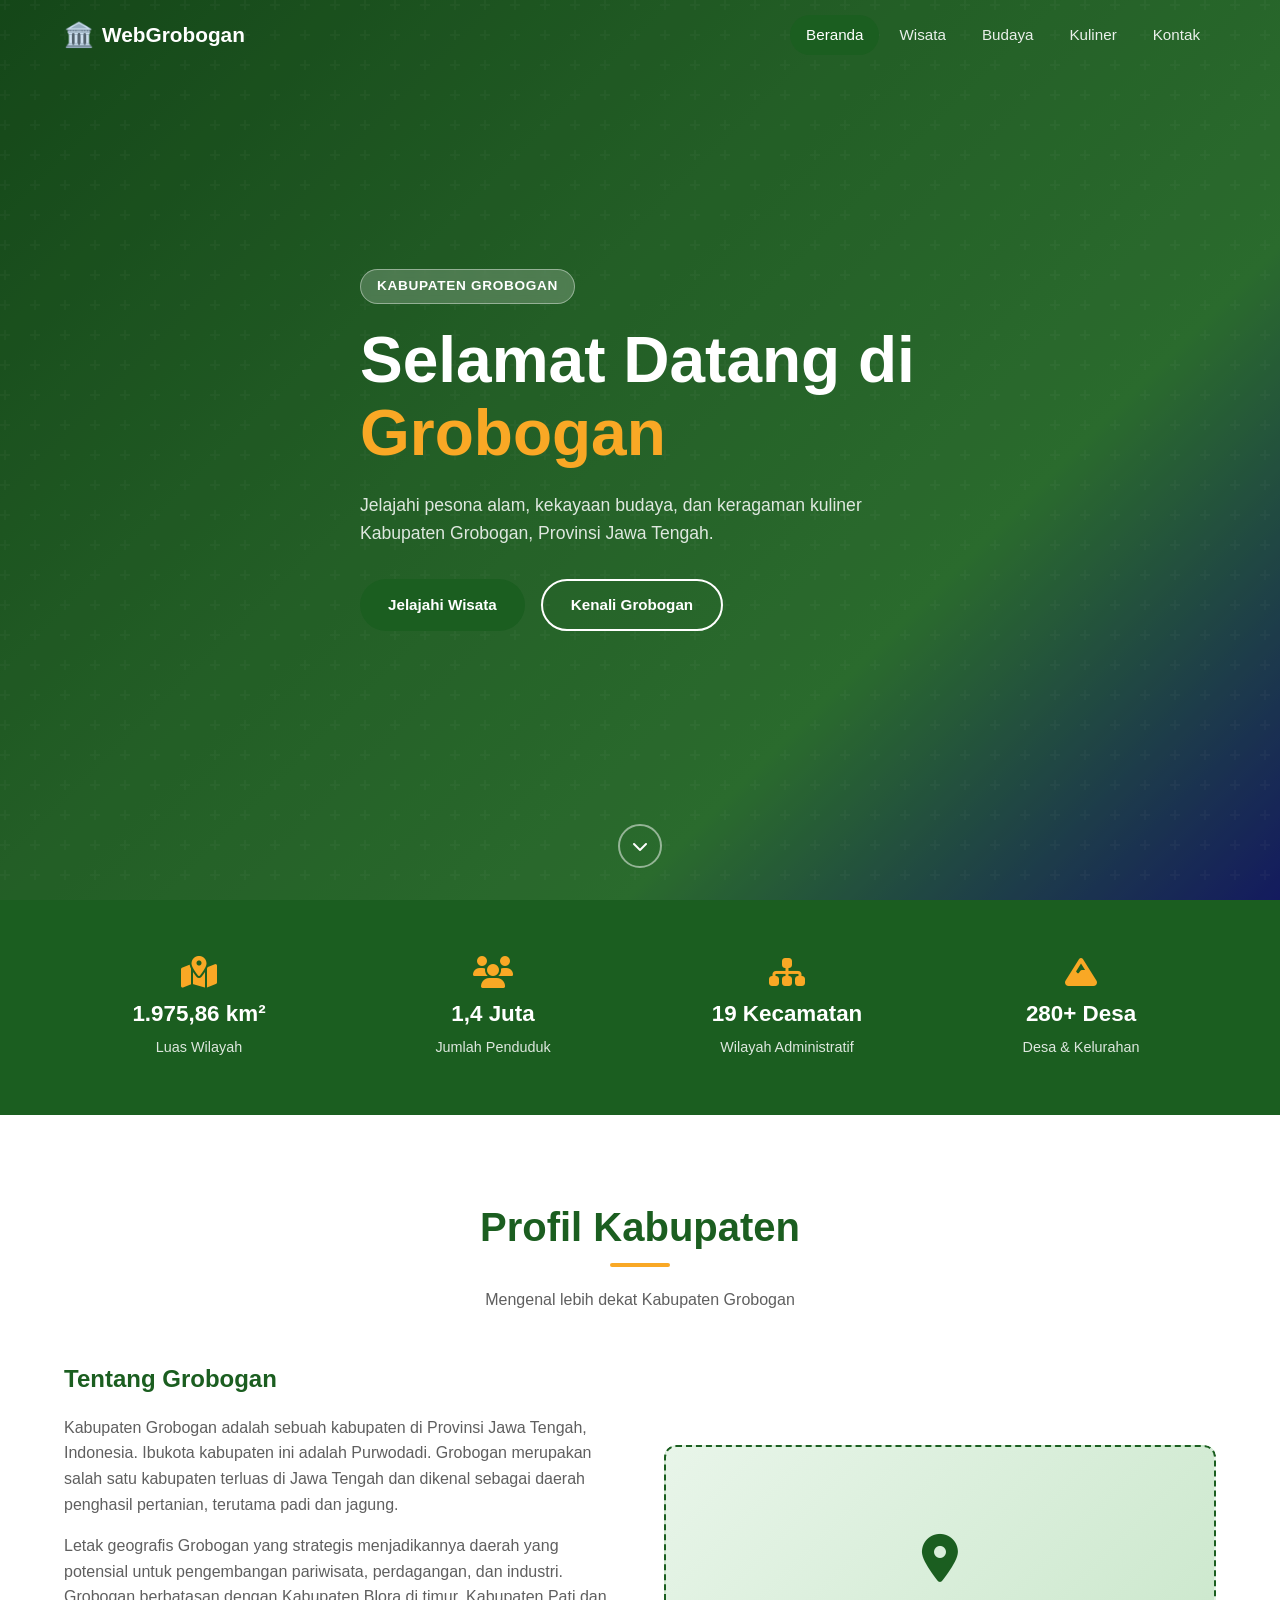
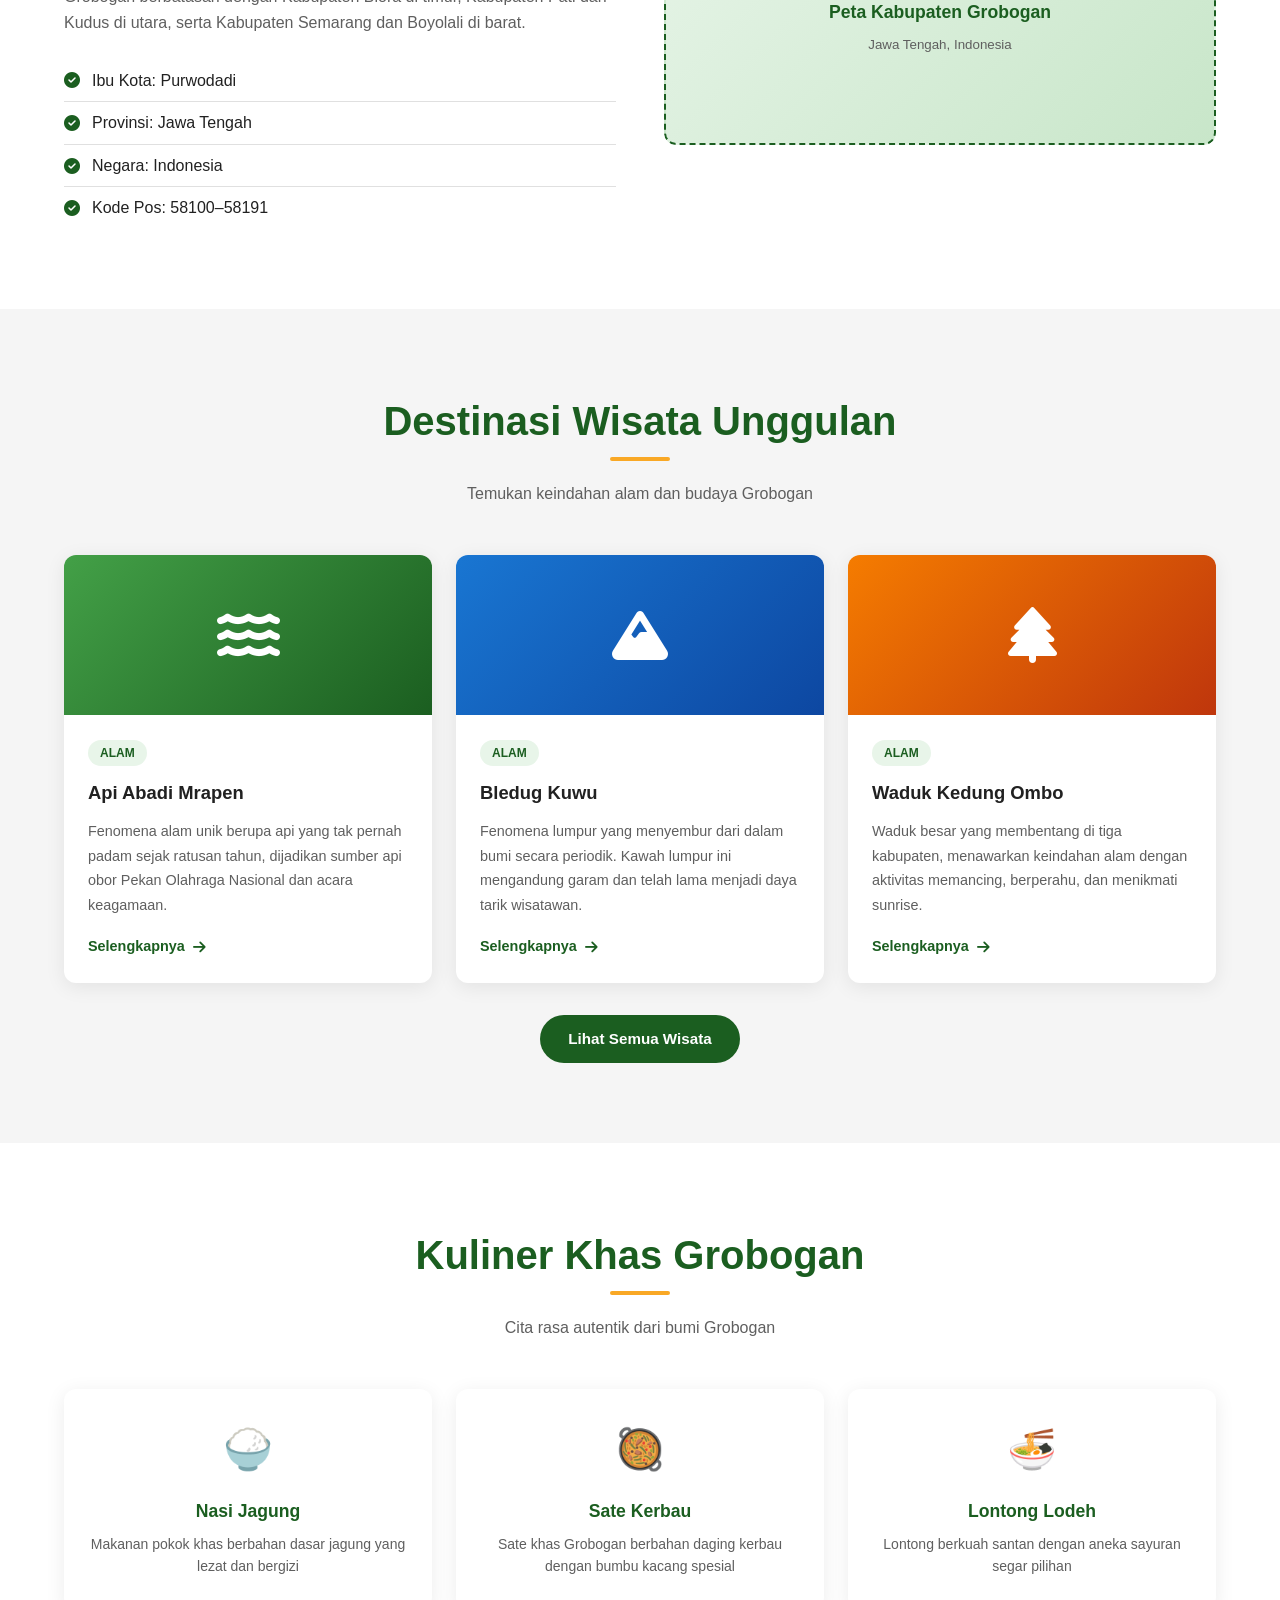
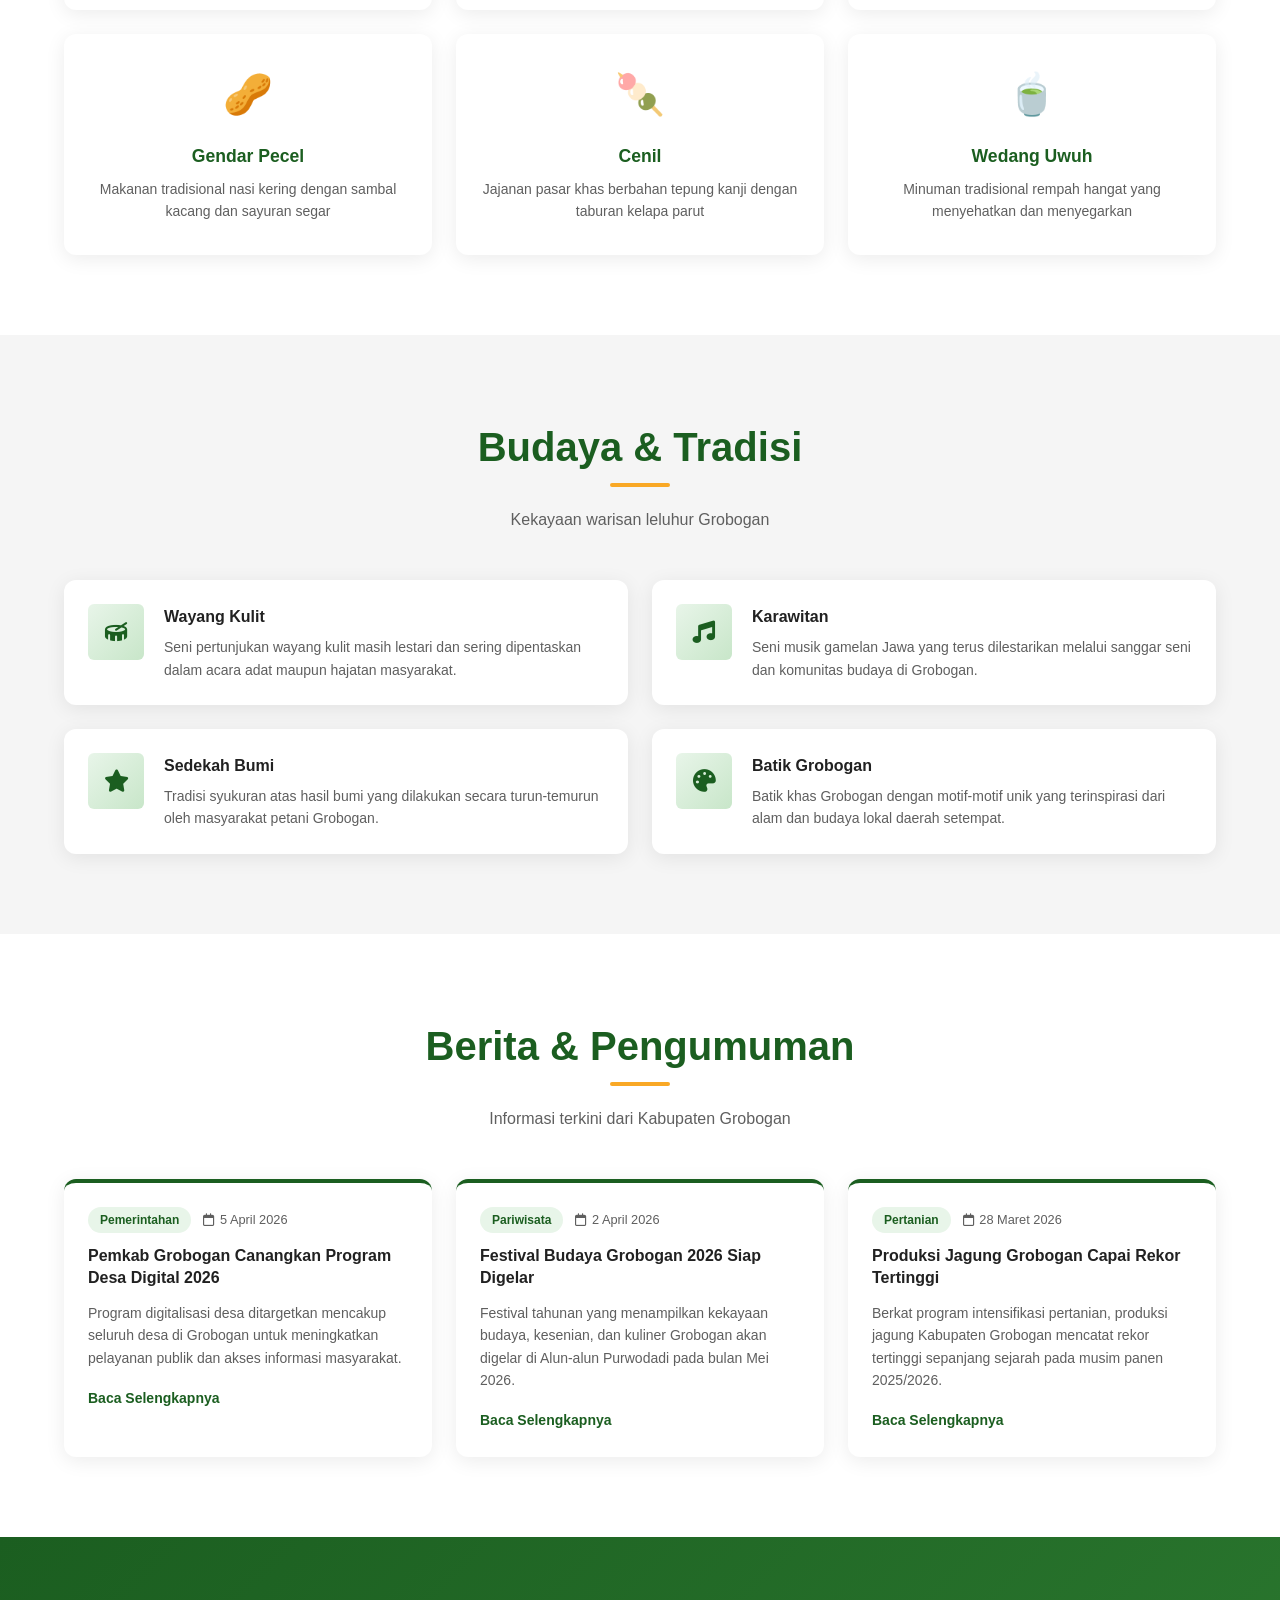
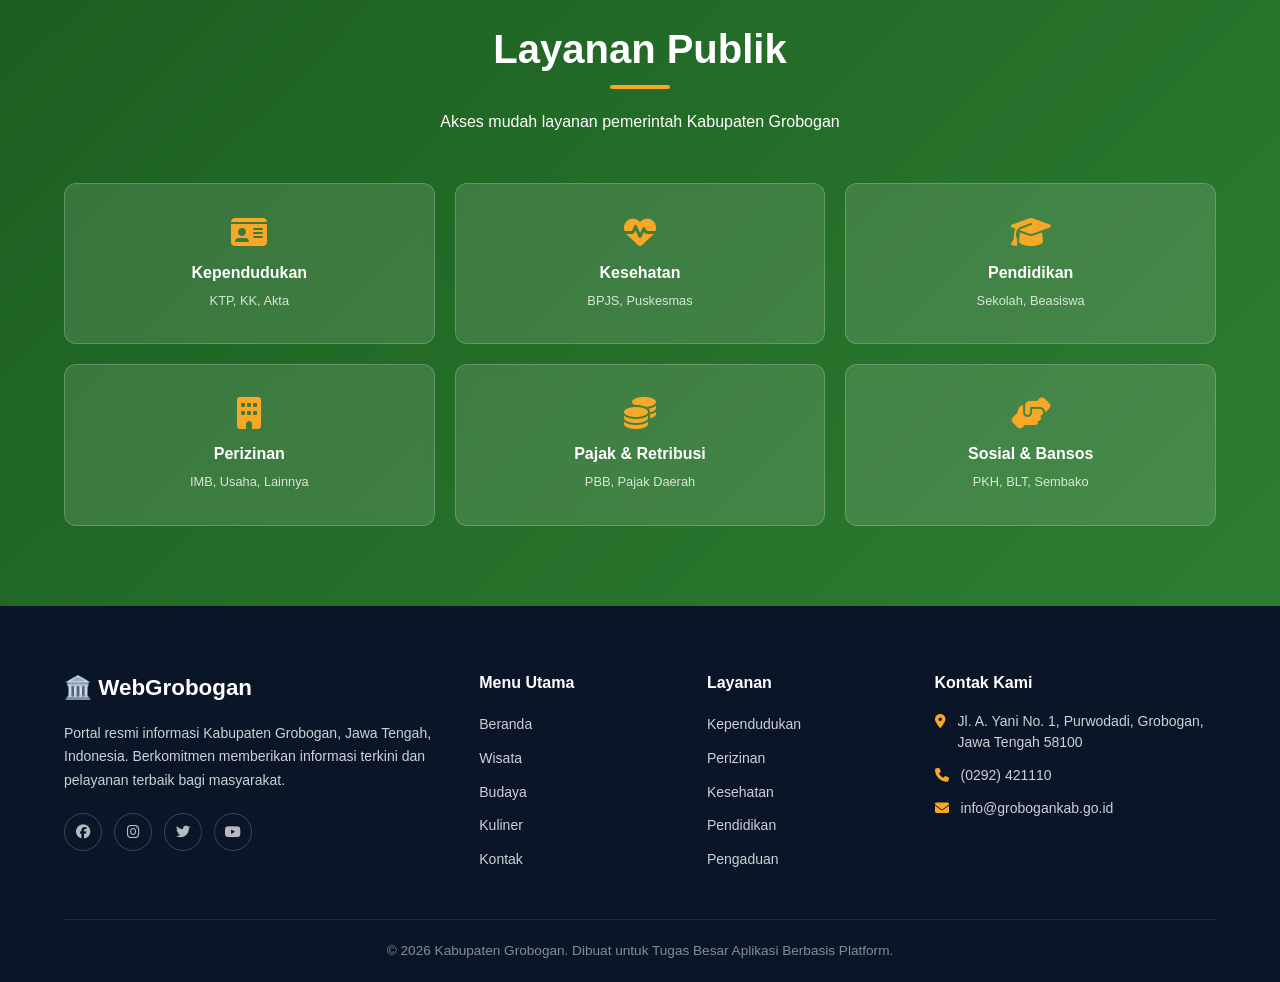
==== index.html @ 5835230c "Add complete webgrobogan website with 5 pages, CSS and JS Agent-Logs-Url: https://github.com/AryoTeg" ====
<!DOCTYPE html>
<html lang="id">
<head>
  <meta charset="UTF-8" />
  <meta name="viewport" content="width=device-width, initial-scale=1.0" />
  <title>Web Grobogan - Portal Resmi Kabupaten Grobogan</title>
  <link rel="stylesheet" href="assets/css/style.css" />
  <link rel="stylesheet" href="https://cdnjs.cloudflare.com/ajax/libs/font-awesome/6.4.0/css/all.min.css" />
</head>
<body>
  <!-- Navbar -->
  <header class="navbar" id="navbar">
    <div class="container navbar__inner">
      <a href="index.html" class="navbar__brand">
        <span class="navbar__brand-icon">🏛️</span>
        <span>Web<strong>Grobogan</strong></span>
      </a>
      <button class="navbar__toggle" id="navToggle" aria-label="Toggle navigation">
        <i class="fas fa-bars"></i>
      </button>
      <nav class="navbar__menu" id="navMenu">
        <a href="index.html" class="navbar__link active">Beranda</a>
        <a href="wisata.html" class="navbar__link">Wisata</a>
        <a href="budaya.html" class="navbar__link">Budaya</a>
        <a href="kuliner.html" class="navbar__link">Kuliner</a>
        <a href="kontak.html" class="navbar__link">Kontak</a>
      </nav>
    </div>
  </header>

  <!-- Hero -->
  <section class="hero">
    <div class="hero__overlay"></div>
    <div class="container hero__content">
      <span class="hero__badge">Kabupaten Grobogan</span>
      <h1 class="hero__title">Selamat Datang di<br /><span>Grobogan</span></h1>
      <p class="hero__subtitle">
        Jelajahi pesona alam, kekayaan budaya, dan keragaman kuliner Kabupaten Grobogan,
        Provinsi Jawa Tengah.
      </p>
      <div class="hero__actions">
        <a href="wisata.html" class="btn btn--primary">Jelajahi Wisata</a>
        <a href="#profil" class="btn btn--outline">Kenali Grobogan</a>
      </div>
    </div>
    <div class="hero__scroll">
      <a href="#profil"><i class="fas fa-chevron-down"></i></a>
    </div>
  </section>

  <!-- Stats -->
  <section class="stats">
    <div class="container stats__grid">
      <div class="stat-card">
        <i class="fas fa-map-marked-alt"></i>
        <h3>1.975,86 km²</h3>
        <p>Luas Wilayah</p>
      </div>
      <div class="stat-card">
        <i class="fas fa-users"></i>
        <h3>1,4 Juta</h3>
        <p>Jumlah Penduduk</p>
      </div>
      <div class="stat-card">
        <i class="fas fa-sitemap"></i>
        <h3>19 Kecamatan</h3>
        <p>Wilayah Administratif</p>
      </div>
      <div class="stat-card">
        <i class="fas fa-mountain"></i>
        <h3>280+ Desa</h3>
        <p>Desa &amp; Kelurahan</p>
      </div>
    </div>
  </section>

  <!-- Profil -->
  <section class="section" id="profil">
    <div class="container">
      <div class="section__header">
        <h2 class="section__title">Profil Kabupaten</h2>
        <p class="section__subtitle">Mengenal lebih dekat Kabupaten Grobogan</p>
      </div>
      <div class="profil__grid">
        <div class="profil__text">
          <h3>Tentang Grobogan</h3>
          <p>
            Kabupaten Grobogan adalah sebuah kabupaten di Provinsi Jawa Tengah, Indonesia.
            Ibukota kabupaten ini adalah Purwodadi. Grobogan merupakan salah satu kabupaten
            terluas di Jawa Tengah dan dikenal sebagai daerah penghasil pertanian, terutama
            padi dan jagung.
          </p>
          <p>
            Letak geografis Grobogan yang strategis menjadikannya daerah yang potensial
            untuk pengembangan pariwisata, perdagangan, dan industri. Grobogan berbatasan
            dengan Kabupaten Blora di timur, Kabupaten Pati dan Kudus di utara, serta
            Kabupaten Semarang dan Boyolali di barat.
          </p>
          <ul class="profil__list">
            <li><i class="fas fa-check-circle"></i> Ibu Kota: Purwodadi</li>
            <li><i class="fas fa-check-circle"></i> Provinsi: Jawa Tengah</li>
            <li><i class="fas fa-check-circle"></i> Negara: Indonesia</li>
            <li><i class="fas fa-check-circle"></i> Kode Pos: 58100–58191</li>
          </ul>
        </div>
        <div class="profil__image">
          <div class="image-placeholder">
            <i class="fas fa-map-marker-alt"></i>
            <p>Peta Kabupaten Grobogan</p>
            <small>Jawa Tengah, Indonesia</small>
          </div>
        </div>
      </div>
    </div>
  </section>

  <!-- Destinasi Wisata -->
  <section class="section section--gray" id="wisata">
    <div class="container">
      <div class="section__header">
        <h2 class="section__title">Destinasi Wisata Unggulan</h2>
        <p class="section__subtitle">Temukan keindahan alam dan budaya Grobogan</p>
      </div>
      <div class="cards__grid">
        <div class="card">
          <div class="card__image card__image--green">
            <i class="fas fa-water"></i>
          </div>
          <div class="card__body">
            <span class="card__badge">Alam</span>
            <h3 class="card__title">Api Abadi Mrapen</h3>
            <p class="card__text">
              Fenomena alam unik berupa api yang tak pernah padam sejak ratusan tahun,
              dijadikan sumber api obor Pekan Olahraga Nasional dan acara keagamaan.
            </p>
            <a href="wisata.html" class="card__link">Selengkapnya <i class="fas fa-arrow-right"></i></a>
          </div>
        </div>
        <div class="card">
          <div class="card__image card__image--blue">
            <i class="fas fa-mountain"></i>
          </div>
          <div class="card__body">
            <span class="card__badge">Alam</span>
            <h3 class="card__title">Bledug Kuwu</h3>
            <p class="card__text">
              Fenomena lumpur yang menyembur dari dalam bumi secara periodik. Kawah
              lumpur ini mengandung garam dan telah lama menjadi daya tarik wisatawan.
            </p>
            <a href="wisata.html" class="card__link">Selengkapnya <i class="fas fa-arrow-right"></i></a>
          </div>
        </div>
        <div class="card">
          <div class="card__image card__image--orange">
            <i class="fas fa-tree"></i>
          </div>
          <div class="card__body">
            <span class="card__badge">Alam</span>
            <h3 class="card__title">Waduk Kedung Ombo</h3>
            <p class="card__text">
              Waduk besar yang membentang di tiga kabupaten, menawarkan keindahan
              alam dengan aktivitas memancing, berperahu, dan menikmati sunrise.
            </p>
            <a href="wisata.html" class="card__link">Selengkapnya <i class="fas fa-arrow-right"></i></a>
          </div>
        </div>
      </div>
      <div class="text-center mt-4">
        <a href="wisata.html" class="btn btn--primary">Lihat Semua Wisata</a>
      </div>
    </div>
  </section>

  <!-- Kuliner -->
  <section class="section" id="kuliner">
    <div class="container">
      <div class="section__header">
        <h2 class="section__title">Kuliner Khas Grobogan</h2>
        <p class="section__subtitle">Cita rasa autentik dari bumi Grobogan</p>
      </div>
      <div class="kuliner__grid">
        <div class="kuliner-card">
          <div class="kuliner-card__icon">🍚</div>
          <h4>Nasi Jagung</h4>
          <p>Makanan pokok khas berbahan dasar jagung yang lezat dan bergizi</p>
        </div>
        <div class="kuliner-card">
          <div class="kuliner-card__icon">🥘</div>
          <h4>Sate Kerbau</h4>
          <p>Sate khas Grobogan berbahan daging kerbau dengan bumbu kacang spesial</p>
        </div>
        <div class="kuliner-card">
          <div class="kuliner-card__icon">🍜</div>
          <h4>Lontong Lodeh</h4>
          <p>Lontong berkuah santan dengan aneka sayuran segar pilihan</p>
        </div>
        <div class="kuliner-card">
          <div class="kuliner-card__icon">🥜</div>
          <h4>Gendar Pecel</h4>
          <p>Makanan tradisional nasi kering dengan sambal kacang dan sayuran segar</p>
        </div>
        <div class="kuliner-card">
          <div class="kuliner-card__icon">🍡</div>
          <h4>Cenil</h4>
          <p>Jajanan pasar khas berbahan tepung kanji dengan taburan kelapa parut</p>
        </div>
        <div class="kuliner-card">
          <div class="kuliner-card__icon">🍵</div>
          <h4>Wedang Uwuh</h4>
          <p>Minuman tradisional rempah hangat yang menyehatkan dan menyegarkan</p>
        </div>
      </div>
    </div>
  </section>

  <!-- Budaya -->
  <section class="section section--gray" id="budaya">
    <div class="container">
      <div class="section__header">
        <h2 class="section__title">Budaya &amp; Tradisi</h2>
        <p class="section__subtitle">Kekayaan warisan leluhur Grobogan</p>
      </div>
      <div class="budaya__grid">
        <div class="budaya-item">
          <div class="budaya-item__icon">
            <i class="fas fa-drum"></i>
          </div>
          <div class="budaya-item__content">
            <h4>Wayang Kulit</h4>
            <p>Seni pertunjukan wayang kulit masih lestari dan sering dipentaskan dalam acara adat maupun hajatan masyarakat.</p>
          </div>
        </div>
        <div class="budaya-item">
          <div class="budaya-item__icon">
            <i class="fas fa-music"></i>
          </div>
          <div class="budaya-item__content">
            <h4>Karawitan</h4>
            <p>Seni musik gamelan Jawa yang terus dilestarikan melalui sanggar seni dan komunitas budaya di Grobogan.</p>
          </div>
        </div>
        <div class="budaya-item">
          <div class="budaya-item__icon">
            <i class="fas fa-star"></i>
          </div>
          <div class="budaya-item__content">
            <h4>Sedekah Bumi</h4>
            <p>Tradisi syukuran atas hasil bumi yang dilakukan secara turun-temurun oleh masyarakat petani Grobogan.</p>
          </div>
        </div>
        <div class="budaya-item">
          <div class="budaya-item__icon">
            <i class="fas fa-palette"></i>
          </div>
          <div class="budaya-item__content">
            <h4>Batik Grobogan</h4>
            <p>Batik khas Grobogan dengan motif-motif unik yang terinspirasi dari alam dan budaya lokal daerah setempat.</p>
          </div>
        </div>
      </div>
    </div>
  </section>

  <!-- Berita / Pengumuman -->
  <section class="section" id="berita">
    <div class="container">
      <div class="section__header">
        <h2 class="section__title">Berita &amp; Pengumuman</h2>
        <p class="section__subtitle">Informasi terkini dari Kabupaten Grobogan</p>
      </div>
      <div class="berita__grid">
        <article class="berita-card">
          <div class="berita-card__meta">
            <span class="berita-card__category">Pemerintahan</span>
            <span class="berita-card__date"><i class="far fa-calendar"></i> 5 April 2026</span>
          </div>
          <h3 class="berita-card__title">Pemkab Grobogan Canangkan Program Desa Digital 2026</h3>
          <p class="berita-card__text">Program digitalisasi desa ditargetkan mencakup seluruh desa di Grobogan untuk meningkatkan pelayanan publik dan akses informasi masyarakat.</p>
          <a href="#" class="berita-card__link">Baca Selengkapnya</a>
        </article>
        <article class="berita-card">
          <div class="berita-card__meta">
            <span class="berita-card__category">Pariwisata</span>
            <span class="berita-card__date"><i class="far fa-calendar"></i> 2 April 2026</span>
          </div>
          <h3 class="berita-card__title">Festival Budaya Grobogan 2026 Siap Digelar</h3>
          <p class="berita-card__text">Festival tahunan yang menampilkan kekayaan budaya, kesenian, dan kuliner Grobogan akan digelar di Alun-alun Purwodadi pada bulan Mei 2026.</p>
          <a href="#" class="berita-card__link">Baca Selengkapnya</a>
        </article>
        <article class="berita-card">
          <div class="berita-card__meta">
            <span class="berita-card__category">Pertanian</span>
            <span class="berita-card__date"><i class="far fa-calendar"></i> 28 Maret 2026</span>
          </div>
          <h3 class="berita-card__title">Produksi Jagung Grobogan Capai Rekor Tertinggi</h3>
          <p class="berita-card__text">Berkat program intensifikasi pertanian, produksi jagung Kabupaten Grobogan mencatat rekor tertinggi sepanjang sejarah pada musim panen 2025/2026.</p>
          <a href="#" class="berita-card__link">Baca Selengkapnya</a>
        </article>
      </div>
    </div>
  </section>

  <!-- Layanan -->
  <section class="section section--primary" id="layanan">
    <div class="container">
      <div class="section__header section__header--white">
        <h2 class="section__title">Layanan Publik</h2>
        <p class="section__subtitle">Akses mudah layanan pemerintah Kabupaten Grobogan</p>
      </div>
      <div class="layanan__grid">
        <a href="#" class="layanan-card">
          <i class="fas fa-id-card"></i>
          <h4>Kependudukan</h4>
          <p>KTP, KK, Akta</p>
        </a>
        <a href="#" class="layanan-card">
          <i class="fas fa-heartbeat"></i>
          <h4>Kesehatan</h4>
          <p>BPJS, Puskesmas</p>
        </a>
        <a href="#" class="layanan-card">
          <i class="fas fa-graduation-cap"></i>
          <h4>Pendidikan</h4>
          <p>Sekolah, Beasiswa</p>
        </a>
        <a href="#" class="layanan-card">
          <i class="fas fa-building"></i>
          <h4>Perizinan</h4>
          <p>IMB, Usaha, Lainnya</p>
        </a>
        <a href="#" class="layanan-card">
          <i class="fas fa-coins"></i>
          <h4>Pajak &amp; Retribusi</h4>
          <p>PBB, Pajak Daerah</p>
        </a>
        <a href="#" class="layanan-card">
          <i class="fas fa-hands-helping"></i>
          <h4>Sosial &amp; Bansos</h4>
          <p>PKH, BLT, Sembako</p>
        </a>
      </div>
    </div>
  </section>

  <!-- Footer -->
  <footer class="footer">
    <div class="container">
      <div class="footer__grid">
        <div class="footer__brand">
          <h3>🏛️ WebGrobogan</h3>
          <p>Portal resmi informasi Kabupaten Grobogan, Jawa Tengah, Indonesia. Berkomitmen memberikan informasi terkini dan pelayanan terbaik bagi masyarakat.</p>
          <div class="footer__social">
            <a href="#" aria-label="Facebook"><i class="fab fa-facebook"></i></a>
            <a href="#" aria-label="Instagram"><i class="fab fa-instagram"></i></a>
            <a href="#" aria-label="Twitter"><i class="fab fa-twitter"></i></a>
            <a href="#" aria-label="YouTube"><i class="fab fa-youtube"></i></a>
          </div>
        </div>
        <div class="footer__links">
          <h4>Menu Utama</h4>
          <ul>
            <li><a href="index.html">Beranda</a></li>
            <li><a href="wisata.html">Wisata</a></li>
            <li><a href="budaya.html">Budaya</a></li>
            <li><a href="kuliner.html">Kuliner</a></li>
            <li><a href="kontak.html">Kontak</a></li>
          </ul>
        </div>
        <div class="footer__links">
          <h4>Layanan</h4>
          <ul>
            <li><a href="#">Kependudukan</a></li>
            <li><a href="#">Perizinan</a></li>
            <li><a href="#">Kesehatan</a></li>
            <li><a href="#">Pendidikan</a></li>
            <li><a href="#">Pengaduan</a></li>
          </ul>
        </div>
        <div class="footer__contact">
          <h4>Kontak Kami</h4>
          <p><i class="fas fa-map-marker-alt"></i> Jl. A. Yani No. 1, Purwodadi, Grobogan, Jawa Tengah 58100</p>
          <p><i class="fas fa-phone"></i> (0292) 421110</p>
          <p><i class="fas fa-envelope"></i> info@grobogankab.go.id</p>
        </div>
      </div>
      <div class="footer__bottom">
        <p>&copy; 2026 Kabupaten Grobogan. Dibuat untuk Tugas Besar Aplikasi Berbasis Platform.</p>
      </div>
    </div>
  </footer>

  <a href="#" class="back-to-top" id="backToTop" aria-label="Kembali ke atas">
    <i class="fas fa-chevron-up"></i>
  </a>

  <script src="assets/js/main.js"></script>
</body>
</html>
---- assets/css/style.css ----
/* =============================================
   WebGrobogan - Main Stylesheet
   ============================================= */

/* ---------- CSS Variables ---------- */
:root {
  --color-primary: #1b5e20;
  --color-primary-light: #2e7d32;
  --color-primary-dark: #003300;
  --color-accent: #f9a825;
  --color-accent-dark: #c17900;
  --color-text: #212121;
  --color-text-light: #5f5f5f;
  --color-bg: #ffffff;
  --color-bg-gray: #f5f5f5;
  --color-border: #e0e0e0;
  --color-white: #ffffff;
  --font-sans: 'Segoe UI', Tahoma, Geneva, Verdana, sans-serif;
  --radius: 12px;
  --radius-sm: 6px;
  --shadow: 0 4px 20px rgba(0, 0, 0, 0.08);
  --shadow-md: 0 8px 30px rgba(0, 0, 0, 0.12);
  --transition: all 0.3s ease;
  --navbar-h: 70px;
}

/* ---------- Reset ---------- */
*, *::before, *::after { box-sizing: border-box; margin: 0; padding: 0; }
html { scroll-behavior: smooth; font-size: 16px; }
body {
  font-family: var(--font-sans);
  color: var(--color-text);
  background: var(--color-bg);
  line-height: 1.6;
}
a { text-decoration: none; color: inherit; }
ul { list-style: none; }
img { max-width: 100%; display: block; }
button { cursor: pointer; border: none; background: none; }

/* ---------- Utility ---------- */
.container { max-width: 1200px; margin: 0 auto; padding: 0 1.5rem; }
.text-center { text-align: center; }
.mt-4 { margin-top: 2rem; }

/* ---------- Buttons ---------- */
.btn {
  display: inline-flex;
  align-items: center;
  gap: 0.5rem;
  padding: 0.75rem 1.75rem;
  border-radius: 50px;
  font-size: 0.95rem;
  font-weight: 600;
  transition: var(--transition);
  cursor: pointer;
}
.btn--primary {
  background: var(--color-primary);
  color: var(--color-white);
}
.btn--primary:hover {
  background: var(--color-primary-light);
  transform: translateY(-2px);
  box-shadow: 0 6px 20px rgba(27, 94, 32, 0.35);
}
.btn--outline {
  background: transparent;
  color: var(--color-white);
  border: 2px solid var(--color-white);
}
.btn--outline:hover {
  background: var(--color-white);
  color: var(--color-primary);
  transform: translateY(-2px);
}
.btn--accent {
  background: var(--color-accent);
  color: var(--color-text);
}
.btn--accent:hover {
  background: var(--color-accent-dark);
  color: var(--color-white);
  transform: translateY(-2px);
}

/* ---------- Navbar ---------- */
.navbar {
  position: fixed;
  top: 0; left: 0; right: 0;
  height: var(--navbar-h);
  background: transparent;
  z-index: 1000;
  transition: var(--transition);
}
.navbar.scrolled {
  background: var(--color-white);
  box-shadow: 0 2px 20px rgba(0, 0, 0, 0.1);
}
.navbar__inner {
  display: flex;
  align-items: center;
  justify-content: space-between;
  height: 100%;
}
.navbar__brand {
  display: flex;
  align-items: center;
  gap: 0.5rem;
  font-size: 1.3rem;
  font-weight: 700;
  color: var(--color-white);
  transition: var(--transition);
}
.navbar.scrolled .navbar__brand { color: var(--color-primary); }
.navbar__brand-icon { font-size: 1.5rem; }
.navbar__menu {
  display: flex;
  align-items: center;
  gap: 0.25rem;
}
.navbar__link {
  padding: 0.5rem 1rem;
  border-radius: 50px;
  font-size: 0.95rem;
  font-weight: 500;
  color: rgba(255,255,255,0.9);
  transition: var(--transition);
}
.navbar.scrolled .navbar__link { color: var(--color-text); }
.navbar__link:hover,
.navbar__link.active {
  background: var(--color-primary);
  color: var(--color-white) !important;
}
.navbar__toggle {
  display: none;
  color: var(--color-white);
  font-size: 1.5rem;
  transition: var(--transition);
}
.navbar.scrolled .navbar__toggle { color: var(--color-text); }

/* ---------- Hero ---------- */
.hero {
  position: relative;
  height: 100vh;
  min-height: 600px;
  display: flex;
  align-items: center;
  background: linear-gradient(135deg, #1b5e20 0%, #2e7d32 40%, #388e3c 70%, #1a237e 100%);
  overflow: hidden;
}
.hero::before {
  content: '';
  position: absolute;
  inset: 0;
  background: url("data:image/svg+xml,%3Csvg width='60' height='60' viewBox='0 0 60 60' xmlns='http://www.w3.org/2000/svg'%3E%3Cg fill='none' fill-rule='evenodd'%3E%3Cg fill='%23ffffff' fill-opacity='0.04'%3E%3Cpath d='M36 34v-4h-2v4h-4v2h4v4h2v-4h4v-2h-4zm0-30V0h-2v4h-4v2h4v4h2V6h4V4h-4zM6 34v-4H4v4H0v2h4v4h2v-4h4v-2H6zM6 4V0H4v4H0v2h4v4h2V6h4V4H6z'/%3E%3C/g%3E%3C/g%3E%3C/svg%3E");
}
.hero__overlay {
  position: absolute;
  inset: 0;
  background: rgba(0, 0, 0, 0.25);
}
.hero__content {
  position: relative;
  z-index: 2;
  max-width: 700px;
}
.hero__badge {
  display: inline-block;
  padding: 0.35rem 1rem;
  background: rgba(255,255,255,0.2);
  border: 1px solid rgba(255,255,255,0.4);
  border-radius: 50px;
  color: var(--color-white);
  font-size: 0.85rem;
  font-weight: 600;
  letter-spacing: 0.05em;
  text-transform: uppercase;
  margin-bottom: 1.25rem;
  backdrop-filter: blur(4px);
}
.hero__title {
  font-size: clamp(2.5rem, 6vw, 4rem);
  font-weight: 800;
  color: var(--color-white);
  line-height: 1.15;
  margin-bottom: 1.25rem;
}
.hero__title span {
  color: var(--color-accent);
}
.hero__subtitle {
  font-size: 1.1rem;
  color: rgba(255,255,255,0.85);
  margin-bottom: 2rem;
  max-width: 560px;
}
.hero__actions {
  display: flex;
  flex-wrap: wrap;
  gap: 1rem;
}
.hero__scroll {
  position: absolute;
  bottom: 2rem;
  left: 50%;
  transform: translateX(-50%);
  z-index: 2;
}
.hero__scroll a {
  display: flex;
  align-items: center;
  justify-content: center;
  width: 44px; height: 44px;
  border-radius: 50%;
  border: 2px solid rgba(255,255,255,0.5);
  color: var(--color-white);
  font-size: 1rem;
  animation: bounce 2s infinite;
  transition: var(--transition);
}
.hero__scroll a:hover {
  background: rgba(255,255,255,0.15);
  border-color: var(--color-white);
}
@keyframes bounce {
  0%, 100% { transform: translateY(0); }
  50% { transform: translateY(8px); }
}

/* ---------- Stats ---------- */
.stats {
  background: var(--color-primary);
  padding: 2.5rem 0;
}
.stats__grid {
  display: grid;
  grid-template-columns: repeat(4, 1fr);
  gap: 1.5rem;
}
.stat-card {
  display: flex;
  flex-direction: column;
  align-items: center;
  text-align: center;
  color: var(--color-white);
  padding: 1rem;
}
.stat-card i {
  font-size: 2rem;
  color: var(--color-accent);
  margin-bottom: 0.5rem;
}
.stat-card h3 {
  font-size: 1.4rem;
  font-weight: 700;
  margin-bottom: 0.25rem;
}
.stat-card p {
  font-size: 0.9rem;
  opacity: 0.85;
}

/* ---------- Sections ---------- */
.section {
  padding: 5rem 0;
}
.section--gray { background: var(--color-bg-gray); }
.section--primary {
  background: linear-gradient(135deg, var(--color-primary), var(--color-primary-light));
  color: var(--color-white);
}
.section__header {
  text-align: center;
  margin-bottom: 3rem;
}
.section__header--white .section__title,
.section__header--white .section__subtitle {
  color: var(--color-white);
}
.section__title {
  font-size: clamp(1.75rem, 4vw, 2.5rem);
  font-weight: 700;
  color: var(--color-primary);
  margin-bottom: 0.75rem;
  position: relative;
  display: inline-block;
}
.section__title::after {
  content: '';
  position: absolute;
  bottom: -8px; left: 50%;
  transform: translateX(-50%);
  width: 60px; height: 4px;
  background: var(--color-accent);
  border-radius: 2px;
}
.section--primary .section__title { color: var(--color-white); }
.section--primary .section__title::after { background: var(--color-accent); }
.section__subtitle {
  font-size: 1rem;
  color: var(--color-text-light);
  margin-top: 1rem;
}

/* ---------- Profil ---------- */
.profil__grid {
  display: grid;
  grid-template-columns: 1fr 1fr;
  gap: 3rem;
  align-items: center;
}
.profil__text h3 {
  font-size: 1.5rem;
  color: var(--color-primary);
  margin-bottom: 1rem;
}
.profil__text p {
  color: var(--color-text-light);
  margin-bottom: 1rem;
}
.profil__list {
  margin-top: 1.5rem;
}
.profil__list li {
  display: flex;
  align-items: center;
  gap: 0.75rem;
  padding: 0.5rem 0;
  font-weight: 500;
  color: var(--color-text);
  border-bottom: 1px solid var(--color-border);
}
.profil__list li:last-child { border-bottom: none; }
.profil__list li i { color: var(--color-primary); }
.profil__image {
  border-radius: var(--radius);
  overflow: hidden;
}
.image-placeholder {
  background: linear-gradient(135deg, #e8f5e9, #c8e6c9);
  border: 2px dashed var(--color-primary);
  border-radius: var(--radius);
  padding: 3rem;
  display: flex;
  flex-direction: column;
  align-items: center;
  justify-content: center;
  text-align: center;
  min-height: 300px;
  color: var(--color-primary);
}
.image-placeholder i { font-size: 3rem; margin-bottom: 1rem; }
.image-placeholder p { font-size: 1.1rem; font-weight: 600; margin-bottom: 0.5rem; }
.image-placeholder small { color: var(--color-text-light); }

/* ---------- Cards ---------- */
.cards__grid {
  display: grid;
  grid-template-columns: repeat(3, 1fr);
  gap: 1.5rem;
}
.card {
  background: var(--color-white);
  border-radius: var(--radius);
  overflow: hidden;
  box-shadow: var(--shadow);
  transition: var(--transition);
}
.card:hover {
  transform: translateY(-6px);
  box-shadow: var(--shadow-md);
}
.card__image {
  height: 160px;
  display: flex;
  align-items: center;
  justify-content: center;
  font-size: 3.5rem;
}
.card__image--green { background: linear-gradient(135deg, #43a047, #1b5e20); color: white; }
.card__image--blue { background: linear-gradient(135deg, #1976d2, #0d47a1); color: white; }
.card__image--orange { background: linear-gradient(135deg, #f57c00, #bf360c); color: white; }
.card__body { padding: 1.5rem; }
.card__badge {
  display: inline-block;
  padding: 0.2rem 0.75rem;
  background: #e8f5e9;
  color: var(--color-primary);
  border-radius: 50px;
  font-size: 0.75rem;
  font-weight: 600;
  text-transform: uppercase;
  margin-bottom: 0.75rem;
}
.card__title {
  font-size: 1.15rem;
  font-weight: 700;
  color: var(--color-text);
  margin-bottom: 0.75rem;
}
.card__text {
  font-size: 0.9rem;
  color: var(--color-text-light);
  margin-bottom: 1rem;
  line-height: 1.7;
}
.card__link {
  display: inline-flex;
  align-items: center;
  gap: 0.5rem;
  color: var(--color-primary);
  font-weight: 600;
  font-size: 0.9rem;
  transition: var(--transition);
}
.card__link:hover { gap: 0.75rem; }

/* ---------- Kuliner ---------- */
.kuliner__grid {
  display: grid;
  grid-template-columns: repeat(3, 1fr);
  gap: 1.5rem;
}
.kuliner-card {
  background: var(--color-white);
  border-radius: var(--radius);
  padding: 1.75rem 1.5rem;
  text-align: center;
  box-shadow: var(--shadow);
  transition: var(--transition);
  border-bottom: 4px solid transparent;
}
.kuliner-card:hover {
  transform: translateY(-5px);
  border-bottom-color: var(--color-accent);
  box-shadow: var(--shadow-md);
}
.kuliner-card__icon {
  font-size: 2.5rem;
  margin-bottom: 1rem;
}
.kuliner-card h4 {
  font-size: 1.1rem;
  font-weight: 700;
  color: var(--color-primary);
  margin-bottom: 0.5rem;
}
.kuliner-card p {
  font-size: 0.875rem;
  color: var(--color-text-light);
  line-height: 1.6;
}

/* ---------- Budaya ---------- */
.budaya__grid {
  display: grid;
  grid-template-columns: repeat(2, 1fr);
  gap: 1.5rem;
}
.budaya-item {
  background: var(--color-white);
  border-radius: var(--radius);
  padding: 1.5rem;
  display: flex;
  gap: 1.25rem;
  box-shadow: var(--shadow);
  transition: var(--transition);
}
.budaya-item:hover {
  transform: translateX(6px);
  box-shadow: var(--shadow-md);
}
.budaya-item__icon {
  width: 56px; height: 56px;
  flex-shrink: 0;
  background: linear-gradient(135deg, #e8f5e9, #c8e6c9);
  border-radius: var(--radius-sm);
  display: flex;
  align-items: center;
  justify-content: center;
  color: var(--color-primary);
  font-size: 1.4rem;
}
.budaya-item__content h4 {
  font-size: 1rem;
  font-weight: 700;
  color: var(--color-text);
  margin-bottom: 0.4rem;
}
.budaya-item__content p {
  font-size: 0.875rem;
  color: var(--color-text-light);
  line-height: 1.6;
}

/* ---------- Berita ---------- */
.berita__grid {
  display: grid;
  grid-template-columns: repeat(3, 1fr);
  gap: 1.5rem;
}
.berita-card {
  background: var(--color-white);
  border-radius: var(--radius);
  padding: 1.5rem;
  box-shadow: var(--shadow);
  transition: var(--transition);
  border-top: 4px solid var(--color-primary);
}
.berita-card:hover {
  transform: translateY(-5px);
  box-shadow: var(--shadow-md);
}
.berita-card__meta {
  display: flex;
  align-items: center;
  gap: 0.75rem;
  flex-wrap: wrap;
  margin-bottom: 0.75rem;
}
.berita-card__category {
  background: #e8f5e9;
  color: var(--color-primary);
  padding: 0.2rem 0.75rem;
  border-radius: 50px;
  font-size: 0.75rem;
  font-weight: 600;
}
.berita-card__date {
  font-size: 0.8rem;
  color: var(--color-text-light);
  display: flex;
  align-items: center;
  gap: 0.35rem;
}
.berita-card__title {
  font-size: 1rem;
  font-weight: 700;
  color: var(--color-text);
  margin-bottom: 0.75rem;
  line-height: 1.4;
}
.berita-card__text {
  font-size: 0.875rem;
  color: var(--color-text-light);
  margin-bottom: 1rem;
  line-height: 1.6;
}
.berita-card__link {
  color: var(--color-primary);
  font-weight: 600;
  font-size: 0.875rem;
  display: inline-flex;
  align-items: center;
  gap: 0.35rem;
  transition: var(--transition);
}
.berita-card__link:hover { gap: 0.6rem; }

/* ---------- Layanan ---------- */
.layanan__grid {
  display: grid;
  grid-template-columns: repeat(3, 1fr);
  gap: 1.25rem;
}
.layanan-card {
  background: rgba(255,255,255,0.12);
  border: 1px solid rgba(255,255,255,0.2);
  border-radius: var(--radius);
  padding: 2rem 1.5rem;
  text-align: center;
  color: var(--color-white);
  transition: var(--transition);
  backdrop-filter: blur(4px);
  display: block;
}
.layanan-card:hover {
  background: rgba(255,255,255,0.22);
  transform: translateY(-5px);
  border-color: var(--color-accent);
}
.layanan-card i {
  font-size: 2rem;
  color: var(--color-accent);
  margin-bottom: 0.75rem;
  display: block;
}
.layanan-card h4 {
  font-size: 1rem;
  font-weight: 700;
  margin-bottom: 0.35rem;
}
.layanan-card p {
  font-size: 0.8rem;
  opacity: 0.8;
}

/* ---------- Page Hero (inner pages) ---------- */
.page-hero {
  background: linear-gradient(135deg, var(--color-primary), var(--color-primary-light));
  padding: calc(var(--navbar-h) + 3rem) 0 3rem;
  color: var(--color-white);
  text-align: center;
}
.page-hero__title {
  font-size: clamp(2rem, 5vw, 3rem);
  font-weight: 800;
  margin-bottom: 0.75rem;
}
.page-hero__subtitle {
  font-size: 1rem;
  opacity: 0.85;
  max-width: 500px;
  margin: 0 auto;
}

/* ---------- Wisata Page ---------- */
.wisata-grid {
  display: grid;
  grid-template-columns: repeat(3, 1fr);
  gap: 1.5rem;
}
.wisata-card {
  background: var(--color-white);
  border-radius: var(--radius);
  overflow: hidden;
  box-shadow: var(--shadow);
  transition: var(--transition);
}
.wisata-card:hover {
  transform: translateY(-6px);
  box-shadow: var(--shadow-md);
}
.wisata-card__img {
  height: 200px;
  display: flex;
  align-items: center;
  justify-content: center;
  font-size: 4rem;
  position: relative;
}
.wisata-card__img--1 { background: linear-gradient(135deg, #ff6f00, #e65100); }
.wisata-card__img--2 { background: linear-gradient(135deg, #1565c0, #0d47a1); }
.wisata-card__img--3 { background: linear-gradient(135deg, #2e7d32, #1b5e20); }
.wisata-card__img--4 { background: linear-gradient(135deg, #6a1b9a, #4a148c); }
.wisata-card__img--5 { background: linear-gradient(135deg, #00838f, #006064); }
.wisata-card__img--6 { background: linear-gradient(135deg, #558b2f, #33691e); }
.wisata-card__tag {
  position: absolute;
  top: 1rem; right: 1rem;
  background: rgba(0,0,0,0.5);
  color: white;
  padding: 0.25rem 0.75rem;
  border-radius: 50px;
  font-size: 0.75rem;
  font-weight: 600;
}
.wisata-card__body { padding: 1.25rem; }
.wisata-card__body h3 {
  font-size: 1.1rem;
  font-weight: 700;
  color: var(--color-text);
  margin-bottom: 0.5rem;
}
.wisata-card__body p {
  font-size: 0.875rem;
  color: var(--color-text-light);
  margin-bottom: 1rem;
  line-height: 1.6;
}
.wisata-card__footer {
  display: flex;
  align-items: center;
  justify-content: space-between;
  font-size: 0.8rem;
  color: var(--color-text-light);
}
.wisata-card__footer i { color: var(--color-primary); }

/* ---------- Kuliner Page ---------- */
.kuliner-detail-grid {
  display: grid;
  grid-template-columns: repeat(2, 1fr);
  gap: 2rem;
}
.kuliner-detail-card {
  background: var(--color-white);
  border-radius: var(--radius);
  overflow: hidden;
  box-shadow: var(--shadow);
  display: grid;
  grid-template-columns: 120px 1fr;
  transition: var(--transition);
}
.kuliner-detail-card:hover {
  transform: translateY(-4px);
  box-shadow: var(--shadow-md);
}
.kuliner-detail-card__img {
  display: flex;
  align-items: center;
  justify-content: center;
  font-size: 3rem;
}
.kuliner-detail-card__img--1 { background: linear-gradient(135deg, #f9a825, #f57f17); }
.kuliner-detail-card__img--2 { background: linear-gradient(135deg, #e53935, #b71c1c); }
.kuliner-detail-card__img--3 { background: linear-gradient(135deg, #f57c00, #e65100); }
.kuliner-detail-card__img--4 { background: linear-gradient(135deg, #43a047, #2e7d32); }
.kuliner-detail-card__img--5 { background: linear-gradient(135deg, #7b1fa2, #4a148c); }
.kuliner-detail-card__img--6 { background: linear-gradient(135deg, #0288d1, #01579b); }
.kuliner-detail-card__body {
  padding: 1.25rem;
}
.kuliner-detail-card__body h3 {
  font-size: 1rem;
  font-weight: 700;
  color: var(--color-text);
  margin-bottom: 0.4rem;
}
.kuliner-detail-card__body p {
  font-size: 0.85rem;
  color: var(--color-text-light);
  margin-bottom: 0.75rem;
  line-height: 1.6;
}
.kuliner-detail-card__price {
  font-weight: 700;
  color: var(--color-primary);
  font-size: 0.9rem;
}

/* ---------- Budaya Page ---------- */
.budaya-detail-grid {
  display: grid;
  grid-template-columns: repeat(2, 1fr);
  gap: 2rem;
}
.budaya-detail-card {
  background: var(--color-white);
  border-radius: var(--radius);
  padding: 2rem;
  box-shadow: var(--shadow);
  transition: var(--transition);
  border-left: 5px solid var(--color-primary);
}
.budaya-detail-card:hover {
  transform: translateX(6px);
  box-shadow: var(--shadow-md);
}
.budaya-detail-card__icon {
  font-size: 2.5rem;
  margin-bottom: 1rem;
  color: var(--color-primary);
}
.budaya-detail-card h3 {
  font-size: 1.2rem;
  font-weight: 700;
  color: var(--color-text);
  margin-bottom: 0.75rem;
}
.budaya-detail-card p {
  font-size: 0.9rem;
  color: var(--color-text-light);
  line-height: 1.7;
}

/* ---------- Kontak Page ---------- */
.kontak__grid {
  display: grid;
  grid-template-columns: 1fr 1.5fr;
  gap: 3rem;
}
.kontak-info h3 {
  font-size: 1.5rem;
  font-weight: 700;
  color: var(--color-primary);
  margin-bottom: 1rem;
}
.kontak-info p {
  color: var(--color-text-light);
  margin-bottom: 2rem;
}
.kontak-info__list {
  display: flex;
  flex-direction: column;
  gap: 1rem;
}
.kontak-info__item {
  display: flex;
  align-items: flex-start;
  gap: 1rem;
}
.kontak-info__item-icon {
  width: 44px; height: 44px;
  flex-shrink: 0;
  background: #e8f5e9;
  border-radius: var(--radius-sm);
  display: flex;
  align-items: center;
  justify-content: center;
  color: var(--color-primary);
  font-size: 1.1rem;
}
.kontak-info__item-text strong {
  display: block;
  font-weight: 700;
  color: var(--color-text);
  margin-bottom: 0.2rem;
}
.kontak-info__item-text span {
  font-size: 0.9rem;
  color: var(--color-text-light);
}
.kontak-form {
  background: var(--color-white);
  border-radius: var(--radius);
  padding: 2rem;
  box-shadow: var(--shadow);
}
.kontak-form h3 {
  font-size: 1.5rem;
  font-weight: 700;
  color: var(--color-primary);
  margin-bottom: 1.5rem;
}
.form-group {
  margin-bottom: 1.25rem;
}
.form-group label {
  display: block;
  font-size: 0.9rem;
  font-weight: 600;
  color: var(--color-text);
  margin-bottom: 0.4rem;
}
.form-group input,
.form-group select,
.form-group textarea {
  width: 100%;
  padding: 0.75rem 1rem;
  border: 1px solid var(--color-border);
  border-radius: var(--radius-sm);
  font-size: 0.9rem;
  font-family: var(--font-sans);
  color: var(--color-text);
  background: var(--color-bg);
  transition: var(--transition);
  outline: none;
}
.form-group input:focus,
.form-group select:focus,
.form-group textarea:focus {
  border-color: var(--color-primary);
  box-shadow: 0 0 0 3px rgba(27, 94, 32, 0.1);
}
.form-group textarea { resize: vertical; min-height: 140px; }
.form-row {
  display: grid;
  grid-template-columns: 1fr 1fr;
  gap: 1rem;
}
.form-success {
  display: none;
  text-align: center;
  padding: 2rem;
  color: var(--color-primary);
}
.form-success i {
  font-size: 3rem;
  margin-bottom: 1rem;
  display: block;
}
.form-success h4 { font-size: 1.25rem; font-weight: 700; margin-bottom: 0.5rem; }
.form-success p { color: var(--color-text-light); }

/* ---------- Footer ---------- */
.footer {
  background: #0a1628;
  color: rgba(255,255,255,0.8);
  padding: 4rem 0 0;
}
.footer__grid {
  display: grid;
  grid-template-columns: 2fr 1fr 1fr 1.5fr;
  gap: 2.5rem;
  padding-bottom: 3rem;
}
.footer__brand h3 {
  font-size: 1.4rem;
  color: var(--color-white);
  margin-bottom: 1rem;
}
.footer__brand p {
  font-size: 0.875rem;
  line-height: 1.7;
  margin-bottom: 1.25rem;
}
.footer__social {
  display: flex;
  gap: 0.75rem;
}
.footer__social a {
  width: 38px; height: 38px;
  border-radius: 50%;
  border: 1px solid rgba(255,255,255,0.2);
  display: flex;
  align-items: center;
  justify-content: center;
  color: rgba(255,255,255,0.7);
  transition: var(--transition);
  font-size: 0.9rem;
}
.footer__social a:hover {
  background: var(--color-primary);
  border-color: var(--color-primary);
  color: var(--color-white);
}
.footer__links h4,
.footer__contact h4 {
  color: var(--color-white);
  font-size: 1rem;
  font-weight: 700;
  margin-bottom: 1rem;
}
.footer__links ul {
  display: flex;
  flex-direction: column;
  gap: 0.5rem;
}
.footer__links a {
  font-size: 0.875rem;
  transition: var(--transition);
}
.footer__links a:hover { color: var(--color-accent); padding-left: 4px; }
.footer__contact p {
  font-size: 0.875rem;
  display: flex;
  align-items: flex-start;
  gap: 0.75rem;
  margin-bottom: 0.75rem;
  line-height: 1.5;
}
.footer__contact i { color: var(--color-accent); margin-top: 3px; flex-shrink: 0; }
.footer__bottom {
  border-top: 1px solid rgba(255,255,255,0.1);
  padding: 1.25rem 0;
  text-align: center;
  font-size: 0.85rem;
  color: rgba(255,255,255,0.5);
}

/* ---------- Back to Top ---------- */
.back-to-top {
  position: fixed;
  bottom: 2rem; right: 2rem;
  width: 46px; height: 46px;
  background: var(--color-primary);
  color: var(--color-white);
  border-radius: 50%;
  display: flex;
  align-items: center;
  justify-content: center;
  box-shadow: var(--shadow-md);
  transition: var(--transition);
  opacity: 0;
  visibility: hidden;
  z-index: 999;
}
.back-to-top.visible { opacity: 1; visibility: visible; }
.back-to-top:hover {
  background: var(--color-primary-light);
  transform: translateY(-4px);
}

/* ---------- Breadcrumb ---------- */
.breadcrumb {
  padding: 1rem 0;
  font-size: 0.875rem;
  color: rgba(255,255,255,0.75);
}
.breadcrumb a { color: rgba(255,255,255,0.75); }
.breadcrumb a:hover { color: var(--color-accent); }
.breadcrumb span { color: var(--color-accent); }

/* ---------- Alert / Notice ---------- */
.alert {
  padding: 1rem 1.5rem;
  border-radius: var(--radius-sm);
  margin-bottom: 1.5rem;
  display: flex;
  align-items: center;
  gap: 0.75rem;
  font-size: 0.9rem;
}
.alert--info {
  background: #e3f2fd;
  color: #1565c0;
  border-left: 4px solid #1565c0;
}
.alert i { flex-shrink: 0; }

/* ---------- Responsive ---------- */
@media (max-width: 992px) {
  .stats__grid { grid-template-columns: repeat(2, 1fr); }
  .profil__grid { grid-template-columns: 1fr; }
  .profil__image { order: -1; }
  .cards__grid { grid-template-columns: repeat(2, 1fr); }
  .kuliner__grid { grid-template-columns: repeat(2, 1fr); }
  .berita__grid { grid-template-columns: repeat(2, 1fr); }
  .layanan__grid { grid-template-columns: repeat(3, 1fr); }
  .wisata-grid { grid-template-columns: repeat(2, 1fr); }
  .footer__grid { grid-template-columns: 1fr 1fr; gap: 2rem; }
  .kontak__grid { grid-template-columns: 1fr; }
  .kuliner-detail-grid { grid-template-columns: 1fr; }
  .budaya-detail-grid { grid-template-columns: 1fr; }
}

@media (max-width: 768px) {
  .navbar__menu {
    display: none;
    position: absolute;
    top: var(--navbar-h);
    left: 0; right: 0;
    background: var(--color-white);
    flex-direction: column;
    padding: 1rem;
    box-shadow: 0 10px 30px rgba(0,0,0,0.15);
    gap: 0.25rem;
  }
  .navbar__menu.open { display: flex; }
  .navbar__link { color: var(--color-text) !important; border-radius: var(--radius-sm); padding: 0.75rem 1rem; }
  .navbar__toggle { display: flex; align-items: center; justify-content: center; }
  .cards__grid { grid-template-columns: 1fr; }
  .kuliner__grid { grid-template-columns: repeat(2, 1fr); }
  .budaya__grid { grid-template-columns: 1fr; }
  .wisata-grid { grid-template-columns: 1fr; }
  .layanan__grid { grid-template-columns: repeat(2, 1fr); }
  .berita__grid { grid-template-columns: 1fr; }
  .footer__grid { grid-template-columns: 1fr; }
  .form-row { grid-template-columns: 1fr; }
  .kuliner-detail-card { grid-template-columns: 1fr; }
  .kuliner-detail-card__img { min-height: 120px; }
  .hero__actions { flex-direction: column; }
  .hero__actions .btn { text-align: center; justify-content: center; }
}

@media (max-width: 480px) {
  .section { padding: 3rem 0; }
  .kuliner__grid { grid-template-columns: 1fr; }
  .layanan__grid { grid-template-columns: repeat(2, 1fr); }
  .stats__grid { grid-template-columns: 1fr 1fr; }
}
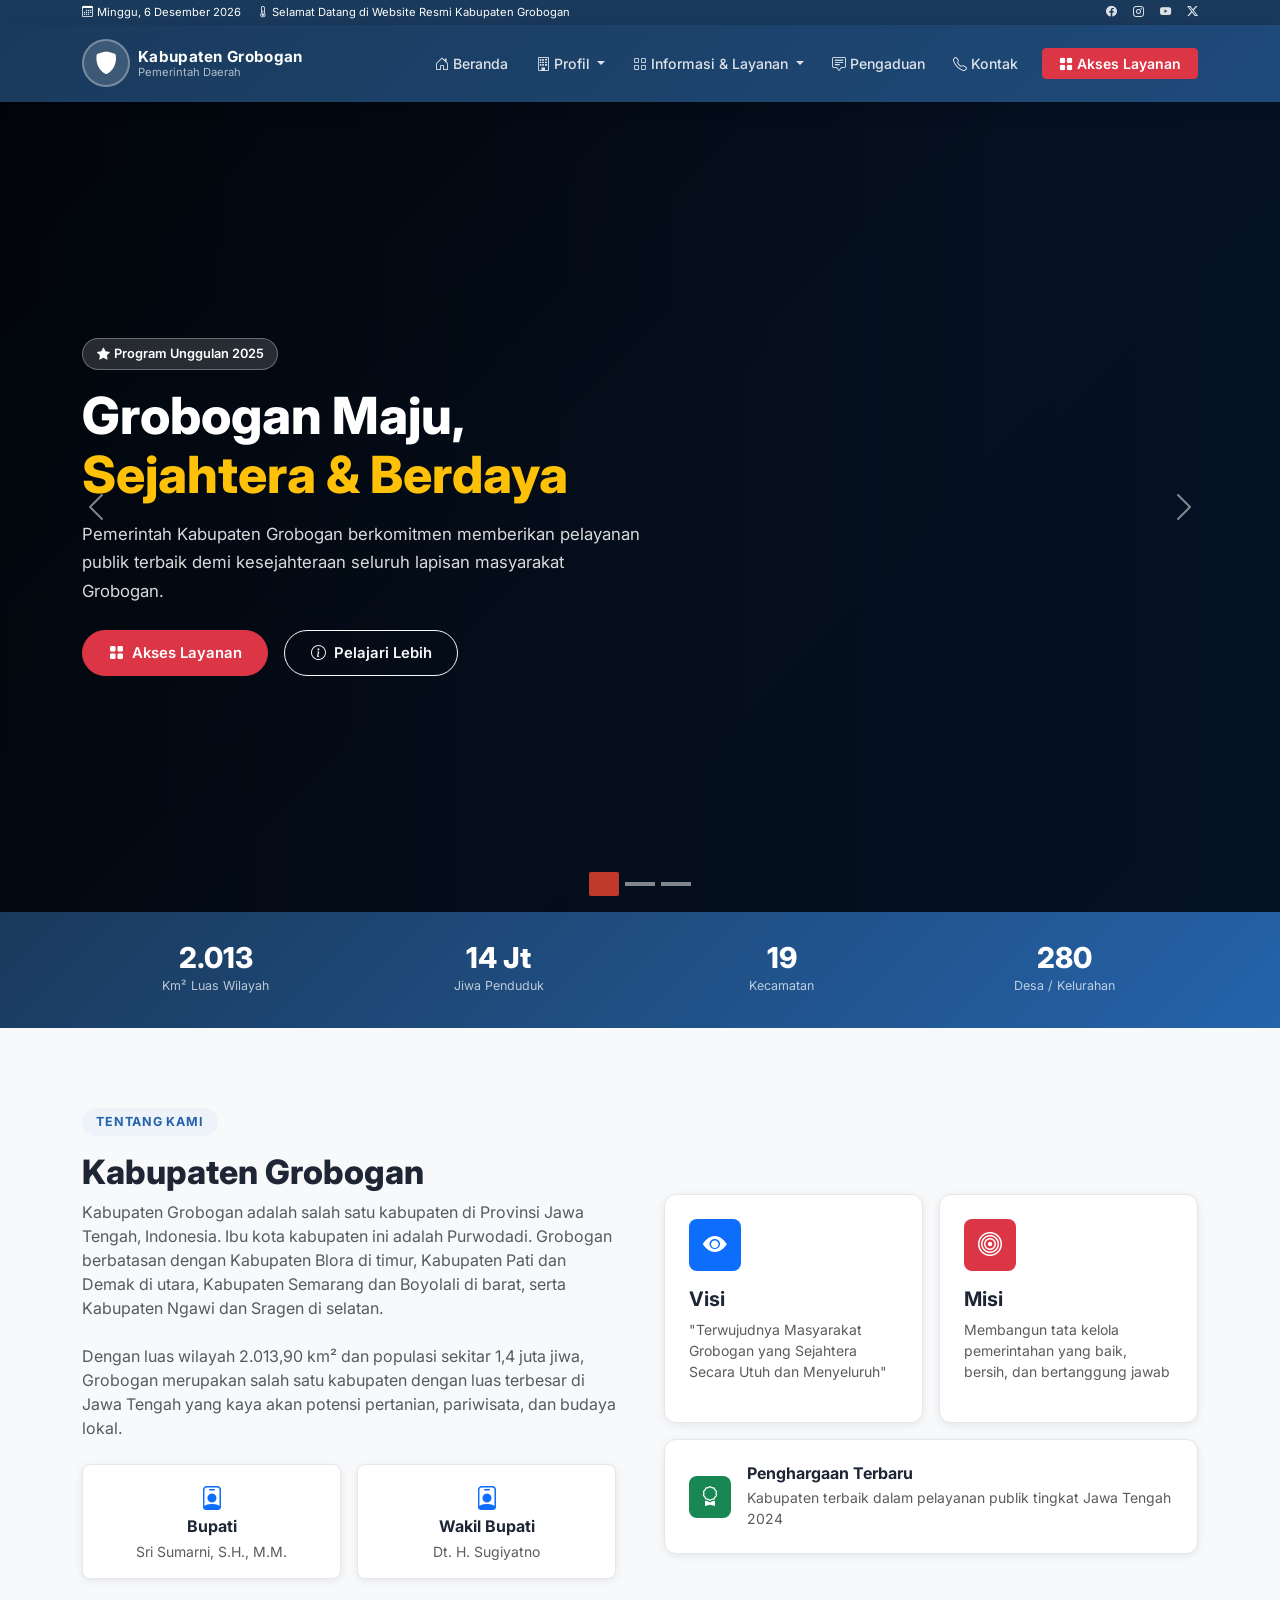
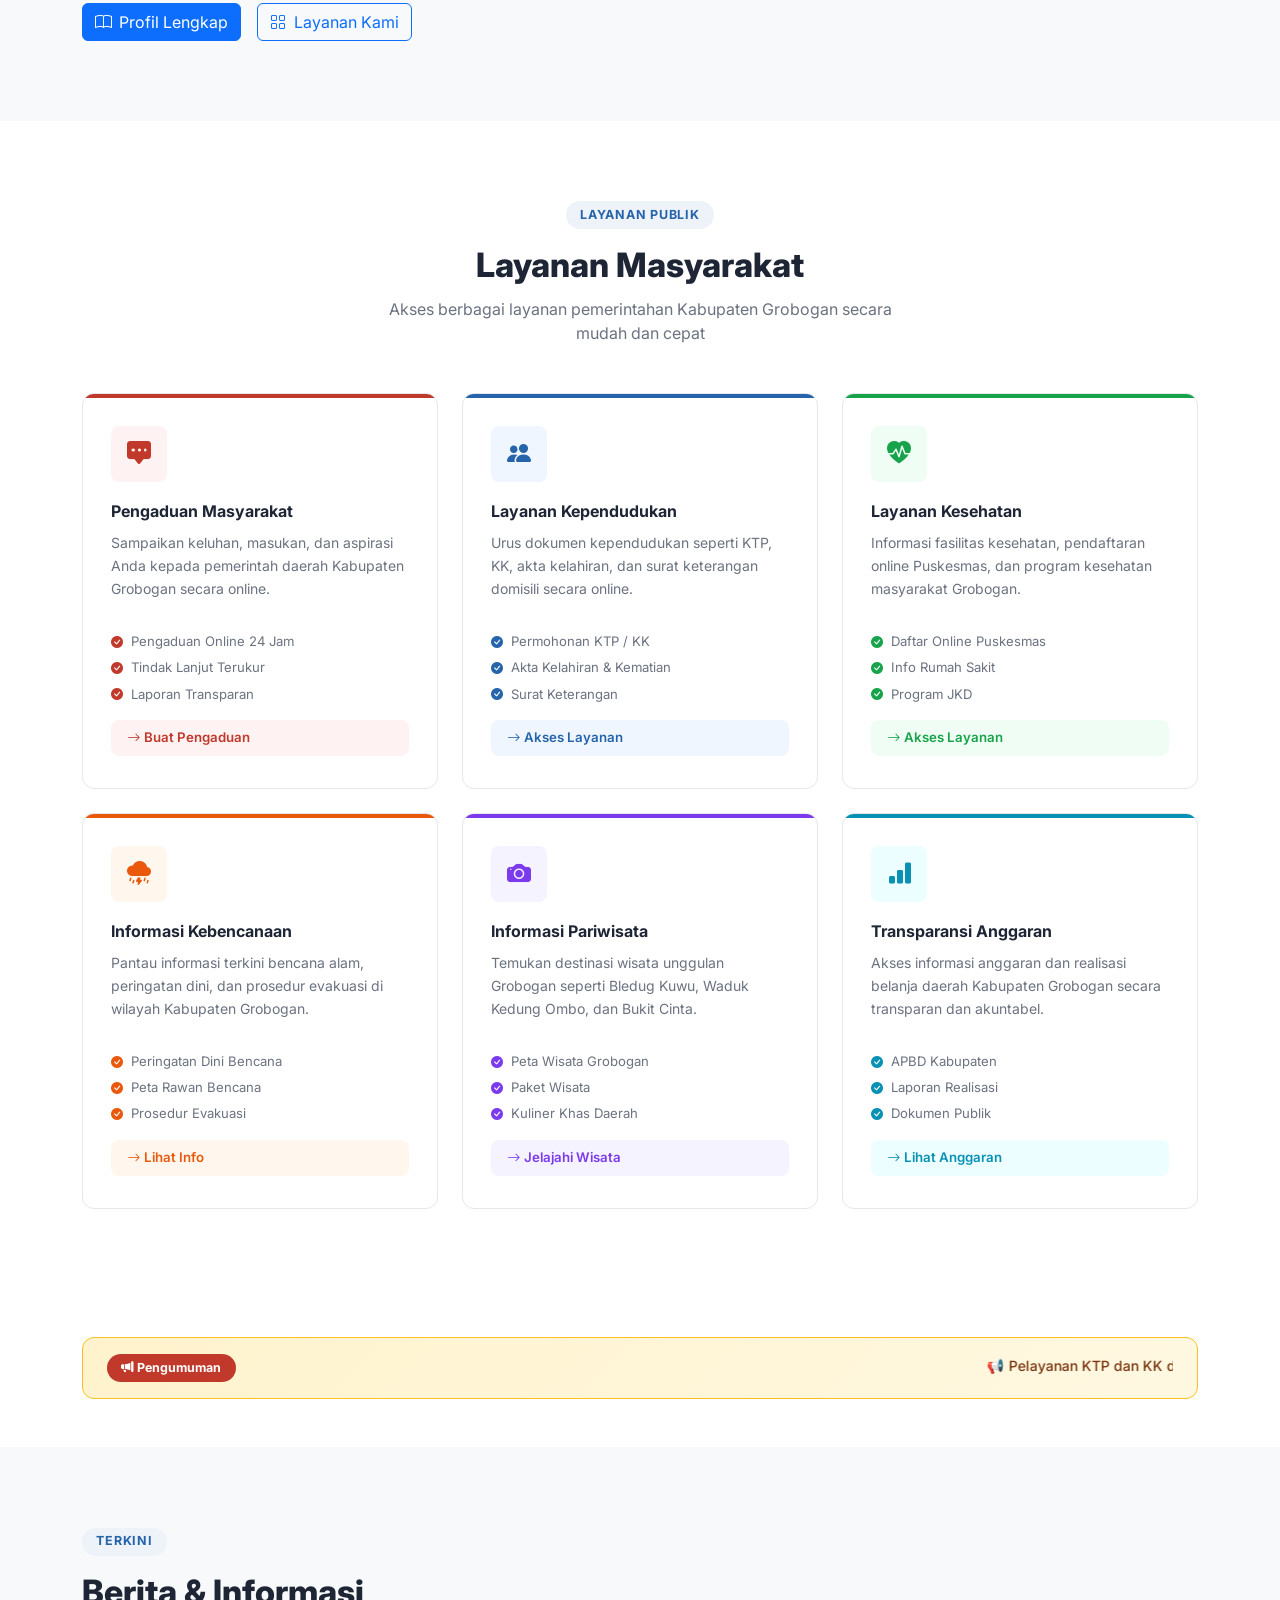
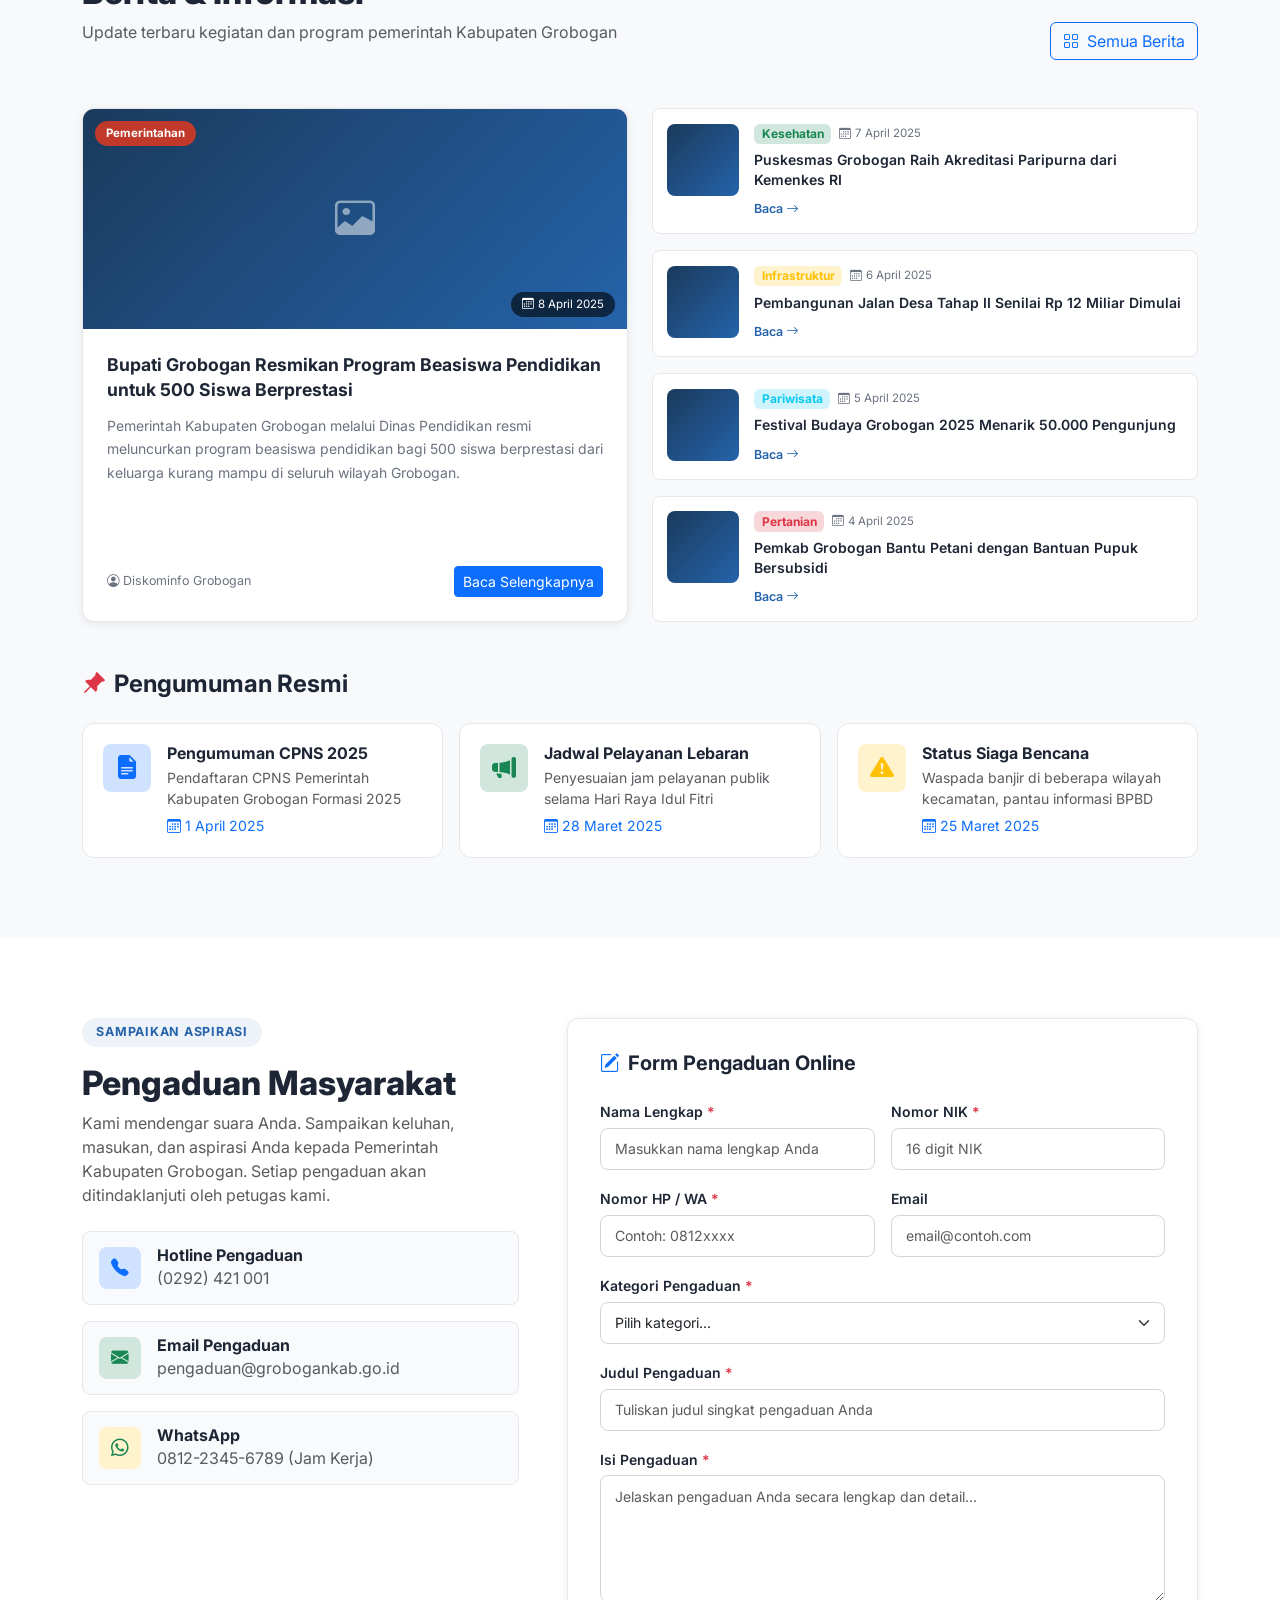
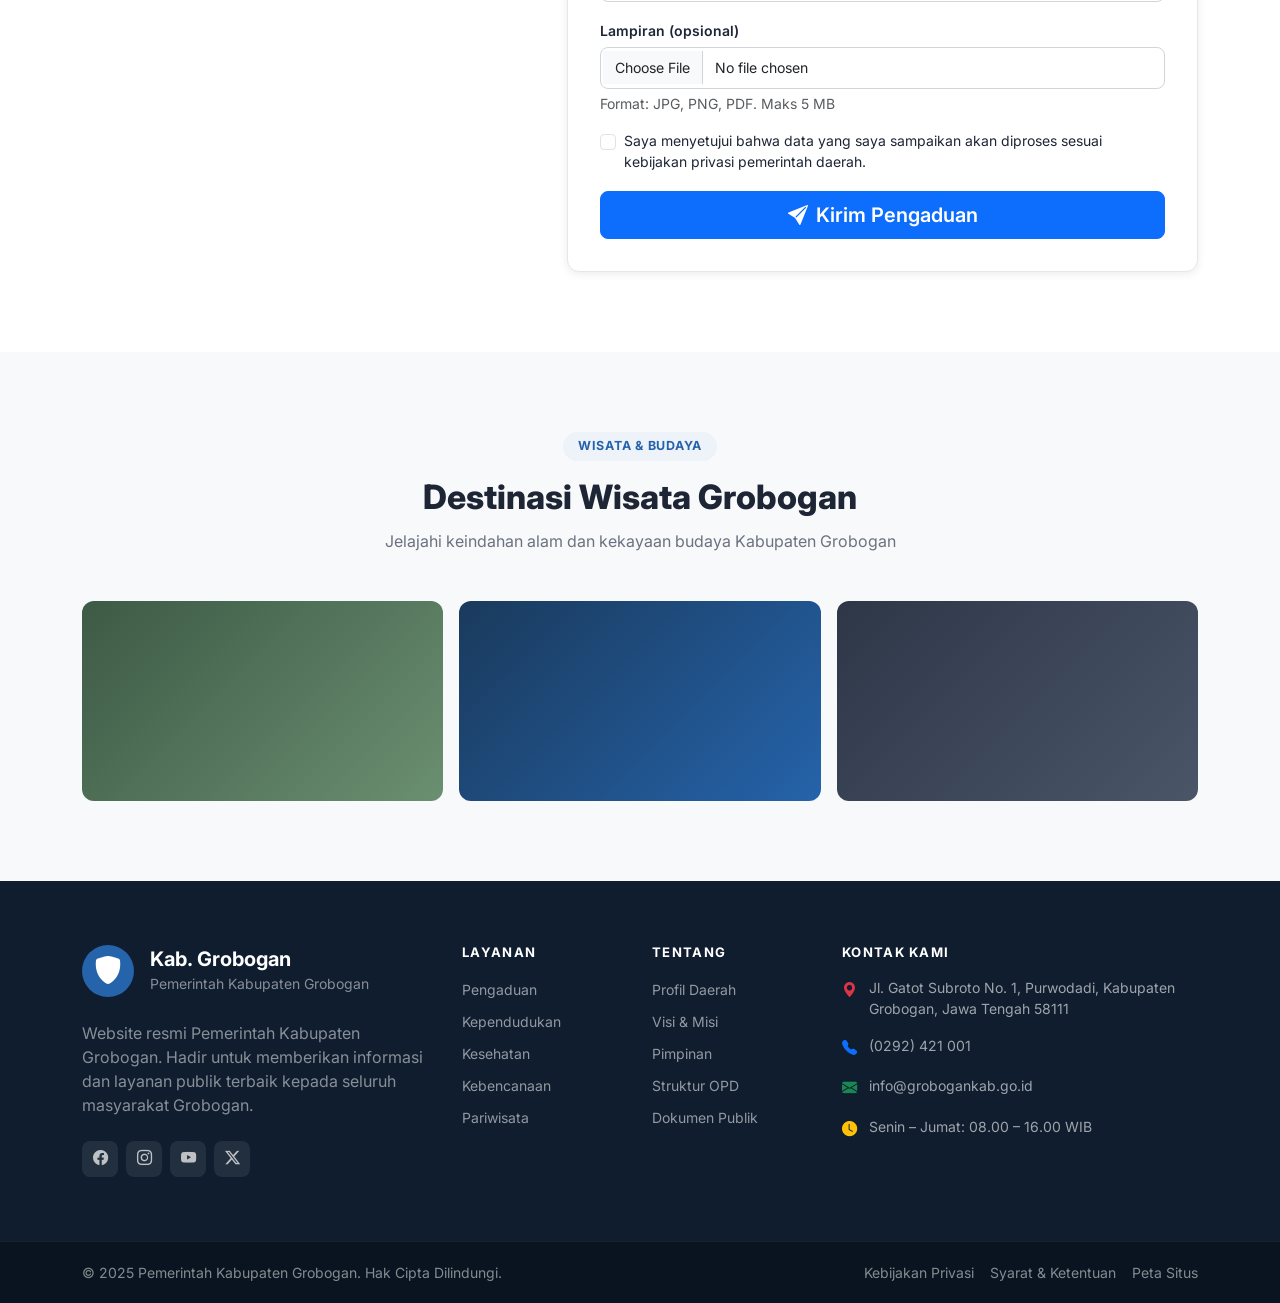
==== commit 95dcf4c8: "Add complete Grobogan government website (HTML, CSS, JS) Agent-Logs-Url: https://github.com/AryoTega" ====
--- a/index.html
+++ b/index.html
@@ -3,396 +3,921 @@
 <head>
   <meta charset="UTF-8" />
   <meta name="viewport" content="width=device-width, initial-scale=1.0" />
-  <title>Web Grobogan - Portal Resmi Kabupaten Grobogan</title>
-  <link rel="stylesheet" href="assets/css/style.css" />
-  <link rel="stylesheet" href="https://cdnjs.cloudflare.com/ajax/libs/font-awesome/6.4.0/css/all.min.css" />
+  <title>Pemerintah Kabupaten Grobogan</title>
+
+  <!-- Bootstrap 5 CSS -->
+  <link
+    href="https://cdn.jsdelivr.net/npm/bootstrap@5.3.2/dist/css/bootstrap.min.css"
+    rel="stylesheet"
+  />
+  <!-- Bootstrap Icons -->
+  <link
+    href="https://cdn.jsdelivr.net/npm/bootstrap-icons@1.11.3/font/bootstrap-icons.min.css"
+    rel="stylesheet"
+  />
+  <!-- Google Fonts -->
+  <link
+    href="https://fonts.googleapis.com/css2?family=Inter:wght@400;500;600;700&display=swap"
+    rel="stylesheet"
+  />
+  <!-- Custom CSS -->
+  <link rel="stylesheet" href="css/style.css" />
 </head>
 <body>
-  <!-- Navbar -->
-  <header class="navbar" id="navbar">
-    <div class="container navbar__inner">
-      <a href="index.html" class="navbar__brand">
-        <span class="navbar__brand-icon">🏛️</span>
-        <span>Web<strong>Grobogan</strong></span>
+
+  <!-- ===== TOP BAR ===== -->
+  <div class="top-bar d-none d-md-block">
+    <div class="container">
+      <div class="d-flex justify-content-between align-items-center py-1">
+        <div class="d-flex align-items-center gap-3 small">
+          <span><i class="bi bi-calendar3 me-1"></i><span id="currentDate"></span></span>
+          <span><i class="bi bi-thermometer-half me-1"></i>Selamat Datang di Website Resmi Kabupaten Grobogan</span>
+        </div>
+        <div class="d-flex align-items-center gap-3 small">
+          <a href="#" class="text-white text-decoration-none"><i class="bi bi-facebook"></i></a>
+          <a href="#" class="text-white text-decoration-none"><i class="bi bi-instagram"></i></a>
+          <a href="#" class="text-white text-decoration-none"><i class="bi bi-youtube"></i></a>
+          <a href="#" class="text-white text-decoration-none"><i class="bi bi-twitter-x"></i></a>
+        </div>
+      </div>
+    </div>
+  </div>
+
+  <!-- ===== NAVBAR ===== -->
+  <nav class="navbar navbar-expand-lg navbar-dark sticky-top" id="mainNavbar">
+    <div class="container">
+      <!-- Logo & Brand -->
+      <a class="navbar-brand d-flex align-items-center gap-2" href="#home">
+        <div class="logo-circle">
+          <img src="assets/images/logo-grobogan.png" alt="Logo Grobogan" class="logo-img" onerror="this.style.display='none';this.nextElementSibling.style.display='flex'" />
+          <div class="logo-placeholder" style="display:none">
+            <i class="bi bi-shield-fill"></i>
+          </div>
+        </div>
+        <div class="brand-text">
+          <span class="brand-name">Kabupaten Grobogan</span>
+          <span class="brand-sub">Pemerintah Daerah</span>
+        </div>
       </a>
-      <button class="navbar__toggle" id="navToggle" aria-label="Toggle navigation">
-        <i class="fas fa-bars"></i>
+
+      <!-- Toggle Button -->
+      <button class="navbar-toggler" type="button" data-bs-toggle="collapse" data-bs-target="#navbarMain">
+        <span class="navbar-toggler-icon"></span>
       </button>
-      <nav class="navbar__menu" id="navMenu">
-        <a href="index.html" class="navbar__link active">Beranda</a>
-        <a href="wisata.html" class="navbar__link">Wisata</a>
-        <a href="budaya.html" class="navbar__link">Budaya</a>
-        <a href="kuliner.html" class="navbar__link">Kuliner</a>
-        <a href="kontak.html" class="navbar__link">Kontak</a>
-      </nav>
-    </div>
-  </header>
-
-  <!-- Hero -->
-  <section class="hero">
-    <div class="hero__overlay"></div>
-    <div class="container hero__content">
-      <span class="hero__badge">Kabupaten Grobogan</span>
-      <h1 class="hero__title">Selamat Datang di<br /><span>Grobogan</span></h1>
-      <p class="hero__subtitle">
-        Jelajahi pesona alam, kekayaan budaya, dan keragaman kuliner Kabupaten Grobogan,
-        Provinsi Jawa Tengah.
-      </p>
-      <div class="hero__actions">
-        <a href="wisata.html" class="btn btn--primary">Jelajahi Wisata</a>
-        <a href="#profil" class="btn btn--outline">Kenali Grobogan</a>
-      </div>
-    </div>
-    <div class="hero__scroll">
-      <a href="#profil"><i class="fas fa-chevron-down"></i></a>
+
+      <!-- Nav Items -->
+      <div class="collapse navbar-collapse" id="navbarMain">
+        <ul class="navbar-nav ms-auto align-items-lg-center gap-lg-1">
+
+          <li class="nav-item">
+            <a class="nav-link active" href="#home">
+              <i class="bi bi-house-door me-1"></i>Beranda
+            </a>
+          </li>
+
+          <!-- Profil Dropdown -->
+          <li class="nav-item dropdown">
+            <a class="nav-link dropdown-toggle" href="#" role="button" data-bs-toggle="dropdown">
+              <i class="bi bi-building me-1"></i>Profil
+            </a>
+            <ul class="dropdown-menu dropdown-menu-lg-end shadow">
+              <li><a class="dropdown-item" href="#profil"><i class="bi bi-info-circle me-2"></i>Tentang Grobogan</a></li>
+              <li><a class="dropdown-item" href="#profil"><i class="bi bi-person-badge me-2"></i>Bupati &amp; Wakil Bupati</a></li>
+              <li><a class="dropdown-item" href="#profil"><i class="bi bi-diagram-3 me-2"></i>Struktur Organisasi</a></li>
+              <li><a class="dropdown-item" href="#profil"><i class="bi bi-geo-alt me-2"></i>Visi &amp; Misi</a></li>
+              <li><hr class="dropdown-divider" /></li>
+              <li><a class="dropdown-item" href="#profil"><i class="bi bi-map me-2"></i>Geografi Wilayah</a></li>
+            </ul>
+          </li>
+
+          <!-- Informasi & Layanan Dropdown -->
+          <li class="nav-item dropdown">
+            <a class="nav-link dropdown-toggle" href="#" role="button" data-bs-toggle="dropdown">
+              <i class="bi bi-grid me-1"></i>Informasi &amp; Layanan
+            </a>
+            <ul class="dropdown-menu dropdown-menu-lg-end shadow">
+              <li><a class="dropdown-item" href="#layanan"><i class="bi bi-people me-2"></i>Layanan Kependudukan</a></li>
+              <li><a class="dropdown-item" href="#layanan"><i class="bi bi-heart-pulse me-2"></i>Layanan Kesehatan</a></li>
+              <li><a class="dropdown-item" href="#layanan"><i class="bi bi-cloud-lightning me-2"></i>Informasi Kebencanaan</a></li>
+              <li><a class="dropdown-item" href="#layanan"><i class="bi bi-camera me-2"></i>Informasi Pariwisata</a></li>
+              <li><hr class="dropdown-divider" /></li>
+              <li><a class="dropdown-item" href="#berita"><i class="bi bi-newspaper me-2"></i>Berita &amp; Pengumuman</a></li>
+            </ul>
+          </li>
+
+          <!-- Pengaduan -->
+          <li class="nav-item">
+            <a class="nav-link" href="#pengaduan">
+              <i class="bi bi-chat-square-text me-1"></i>Pengaduan
+            </a>
+          </li>
+
+          <!-- Kontak -->
+          <li class="nav-item">
+            <a class="nav-link" href="#footer">
+              <i class="bi bi-telephone me-1"></i>Kontak
+            </a>
+          </li>
+
+          <!-- CTA Button -->
+          <li class="nav-item ms-lg-2">
+            <a href="#layanan" class="btn btn-danger btn-sm px-3 fw-semibold">
+              <i class="bi bi-grid-fill me-1"></i>Akses Layanan
+            </a>
+          </li>
+
+        </ul>
+      </div>
+    </div>
+  </nav>
+
+  <!-- ===== HERO CAROUSEL ===== -->
+  <section id="home">
+    <div id="heroCarousel" class="carousel slide carousel-fade" data-bs-ride="carousel" data-bs-interval="5000">
+      <div class="carousel-indicators">
+        <button type="button" data-bs-target="#heroCarousel" data-bs-slide-to="0" class="active"></button>
+        <button type="button" data-bs-target="#heroCarousel" data-bs-slide-to="1"></button>
+        <button type="button" data-bs-target="#heroCarousel" data-bs-slide-to="2"></button>
+      </div>
+
+      <div class="carousel-inner">
+        <!-- Slide 1 -->
+        <div class="carousel-item active">
+          <div class="hero-slide hero-slide-1">
+            <div class="hero-overlay"></div>
+            <div class="container hero-content">
+              <div class="row align-items-center min-vh-hero">
+                <div class="col-lg-7 text-white" data-aos="fade-right">
+                  <div class="badge-hero mb-3">
+                    <i class="bi bi-star-fill me-1"></i>Program Unggulan 2025
+                  </div>
+                  <h1 class="hero-title">Grobogan Maju, <br><span class="text-warning">Sejahtera &amp; Berdaya</span></h1>
+                  <p class="hero-desc">
+                    Pemerintah Kabupaten Grobogan berkomitmen memberikan pelayanan publik terbaik demi kesejahteraan seluruh lapisan masyarakat Grobogan.
+                  </p>
+                  <div class="d-flex flex-wrap gap-3 mt-4">
+                    <a href="#layanan" class="btn btn-danger btn-hero">
+                      <i class="bi bi-grid-fill me-2"></i>Akses Layanan
+                    </a>
+                    <a href="#profil" class="btn btn-outline-light btn-hero">
+                      <i class="bi bi-info-circle me-2"></i>Pelajari Lebih
+                    </a>
+                  </div>
+                </div>
+              </div>
+            </div>
+          </div>
+        </div>
+
+        <!-- Slide 2 -->
+        <div class="carousel-item">
+          <div class="hero-slide hero-slide-2">
+            <div class="hero-overlay"></div>
+            <div class="container hero-content">
+              <div class="row align-items-center min-vh-hero">
+                <div class="col-lg-7 text-white">
+                  <div class="badge-hero mb-3">
+                    <i class="bi bi-hospital me-1"></i>Layanan Kesehatan
+                  </div>
+                  <h1 class="hero-title">Kesehatan Masyarakat <br><span class="text-warning">Prioritas Utama</span></h1>
+                  <p class="hero-desc">
+                    Program Jaminan Kesehatan Daerah hadir untuk memastikan seluruh warga Grobogan mendapat akses layanan kesehatan yang layak dan berkualitas.
+                  </p>
+                  <div class="d-flex flex-wrap gap-3 mt-4">
+                    <a href="#layanan" class="btn btn-danger btn-hero">
+                      <i class="bi bi-heart-pulse me-2"></i>Layanan Kesehatan
+                    </a>
+                    <a href="#berita" class="btn btn-outline-light btn-hero">
+                      <i class="bi bi-newspaper me-2"></i>Baca Berita
+                    </a>
+                  </div>
+                </div>
+              </div>
+            </div>
+          </div>
+        </div>
+
+        <!-- Slide 3 -->
+        <div class="carousel-item">
+          <div class="hero-slide hero-slide-3">
+            <div class="hero-overlay"></div>
+            <div class="container hero-content">
+              <div class="row align-items-center min-vh-hero">
+                <div class="col-lg-7 text-white">
+                  <div class="badge-hero mb-3">
+                    <i class="bi bi-camera me-1"></i>Pariwisata Grobogan
+                  </div>
+                  <h1 class="hero-title">Jelajahi Keindahan <br><span class="text-warning">Bumi Pertiwi</span></h1>
+                  <p class="hero-desc">
+                    Grobogan menyimpan kekayaan alam dan budaya yang memukau. Bledug Kuwu, Waduk Kedung Ombo, dan berbagai destinasi wisata menanti kunjungan Anda.
+                  </p>
+                  <div class="d-flex flex-wrap gap-3 mt-4">
+                    <a href="#layanan" class="btn btn-danger btn-hero">
+                      <i class="bi bi-map me-2"></i>Wisata Grobogan
+                    </a>
+                    <a href="#berita" class="btn btn-outline-light btn-hero">
+                      <i class="bi bi-camera-fill me-2"></i>Galeri Foto
+                    </a>
+                  </div>
+                </div>
+              </div>
+            </div>
+          </div>
+        </div>
+      </div>
+
+      <!-- Controls -->
+      <button class="carousel-control-prev" type="button" data-bs-target="#heroCarousel" data-bs-slide="prev">
+        <span class="carousel-control-prev-icon"></span>
+      </button>
+      <button class="carousel-control-next" type="button" data-bs-target="#heroCarousel" data-bs-slide="next">
+        <span class="carousel-control-next-icon"></span>
+      </button>
     </div>
   </section>
 
-  <!-- Stats -->
-  <section class="stats">
-    <div class="container stats__grid">
-      <div class="stat-card">
-        <i class="fas fa-map-marked-alt"></i>
-        <h3>1.975,86 km²</h3>
-        <p>Luas Wilayah</p>
-      </div>
-      <div class="stat-card">
-        <i class="fas fa-users"></i>
-        <h3>1,4 Juta</h3>
-        <p>Jumlah Penduduk</p>
-      </div>
-      <div class="stat-card">
-        <i class="fas fa-sitemap"></i>
-        <h3>19 Kecamatan</h3>
-        <p>Wilayah Administratif</p>
-      </div>
-      <div class="stat-card">
-        <i class="fas fa-mountain"></i>
-        <h3>280+ Desa</h3>
-        <p>Desa &amp; Kelurahan</p>
+  <!-- ===== STATISTICS STRIP ===== -->
+  <section class="stats-strip py-4">
+    <div class="container">
+      <div class="row g-3 text-center">
+        <div class="col-6 col-md-3">
+          <div class="stat-item">
+            <div class="stat-number">2,013</div>
+            <div class="stat-label">Km² Luas Wilayah</div>
+          </div>
+        </div>
+        <div class="col-6 col-md-3">
+          <div class="stat-item">
+            <div class="stat-number">1,4 Jt</div>
+            <div class="stat-label">Jiwa Penduduk</div>
+          </div>
+        </div>
+        <div class="col-6 col-md-3">
+          <div class="stat-item">
+            <div class="stat-number">19</div>
+            <div class="stat-label">Kecamatan</div>
+          </div>
+        </div>
+        <div class="col-6 col-md-3">
+          <div class="stat-item">
+            <div class="stat-number">280</div>
+            <div class="stat-label">Desa / Kelurahan</div>
+          </div>
+        </div>
       </div>
     </div>
   </section>
 
-  <!-- Profil -->
-  <section class="section" id="profil">
+  <!-- ===== PROFIL SECTION ===== -->
+  <section id="profil" class="section-padding bg-light">
     <div class="container">
-      <div class="section__header">
-        <h2 class="section__title">Profil Kabupaten</h2>
-        <p class="section__subtitle">Mengenal lebih dekat Kabupaten Grobogan</p>
-      </div>
-      <div class="profil__grid">
-        <div class="profil__text">
-          <h3>Tentang Grobogan</h3>
-          <p>
-            Kabupaten Grobogan adalah sebuah kabupaten di Provinsi Jawa Tengah, Indonesia.
-            Ibukota kabupaten ini adalah Purwodadi. Grobogan merupakan salah satu kabupaten
-            terluas di Jawa Tengah dan dikenal sebagai daerah penghasil pertanian, terutama
-            padi dan jagung.
+      <div class="row align-items-center g-5">
+        <div class="col-lg-6">
+          <div class="section-badge mb-3">Tentang Kami</div>
+          <h2 class="section-title">Kabupaten Grobogan</h2>
+          <p class="text-muted mb-4">
+            Kabupaten Grobogan adalah salah satu kabupaten di Provinsi Jawa Tengah, Indonesia. Ibu kota kabupaten ini adalah Purwodadi. Grobogan berbatasan dengan Kabupaten Blora di timur, Kabupaten Pati dan Demak di utara, Kabupaten Semarang dan Boyolali di barat, serta Kabupaten Ngawi dan Sragen di selatan.
           </p>
-          <p>
-            Letak geografis Grobogan yang strategis menjadikannya daerah yang potensial
-            untuk pengembangan pariwisata, perdagangan, dan industri. Grobogan berbatasan
-            dengan Kabupaten Blora di timur, Kabupaten Pati dan Kudus di utara, serta
-            Kabupaten Semarang dan Boyolali di barat.
+          <p class="text-muted mb-4">
+            Dengan luas wilayah 2.013,90 km² dan populasi sekitar 1,4 juta jiwa, Grobogan merupakan salah satu kabupaten dengan luas terbesar di Jawa Tengah yang kaya akan potensi pertanian, pariwisata, dan budaya lokal.
           </p>
-          <ul class="profil__list">
-            <li><i class="fas fa-check-circle"></i> Ibu Kota: Purwodadi</li>
-            <li><i class="fas fa-check-circle"></i> Provinsi: Jawa Tengah</li>
-            <li><i class="fas fa-check-circle"></i> Negara: Indonesia</li>
-            <li><i class="fas fa-check-circle"></i> Kode Pos: 58100–58191</li>
-          </ul>
-        </div>
-        <div class="profil__image">
-          <div class="image-placeholder">
-            <i class="fas fa-map-marker-alt"></i>
-            <p>Peta Kabupaten Grobogan</p>
-            <small>Jawa Tengah, Indonesia</small>
+          <div class="row g-3 mb-4">
+            <div class="col-6">
+              <div class="info-card-sm">
+                <i class="bi bi-person-badge text-primary fs-4 mb-2"></i>
+                <h6 class="fw-bold mb-1">Bupati</h6>
+                <p class="small text-muted mb-0">Sri Sumarni, S.H., M.M.</p>
+              </div>
+            </div>
+            <div class="col-6">
+              <div class="info-card-sm">
+                <i class="bi bi-person-badge text-primary fs-4 mb-2"></i>
+                <h6 class="fw-bold mb-1">Wakil Bupati</h6>
+                <p class="small text-muted mb-0">Dt. H. Sugiyatno</p>
+              </div>
+            </div>
+          </div>
+          <div class="d-flex gap-3">
+            <a href="#" class="btn btn-primary">
+              <i class="bi bi-book me-2"></i>Profil Lengkap
+            </a>
+            <a href="#layanan" class="btn btn-outline-primary">
+              <i class="bi bi-grid me-2"></i>Layanan Kami
+            </a>
+          </div>
+        </div>
+        <div class="col-lg-6">
+          <div class="row g-3">
+            <div class="col-6">
+              <div class="visi-misi-card">
+                <div class="vm-icon bg-primary">
+                  <i class="bi bi-eye-fill text-white fs-4"></i>
+                </div>
+                <h5 class="fw-bold mt-3">Visi</h5>
+                <p class="small text-muted">
+                  "Terwujudnya Masyarakat Grobogan yang Sejahtera Secara Utuh dan Menyeluruh"
+                </p>
+              </div>
+            </div>
+            <div class="col-6">
+              <div class="visi-misi-card">
+                <div class="vm-icon bg-danger">
+                  <i class="bi bi-bullseye text-white fs-4"></i>
+                </div>
+                <h5 class="fw-bold mt-3">Misi</h5>
+                <p class="small text-muted">
+                  Membangun tata kelola pemerintahan yang baik, bersih, dan bertanggung jawab
+                </p>
+              </div>
+            </div>
+            <div class="col-12">
+              <div class="visi-misi-card d-flex align-items-center gap-3">
+                <div class="vm-icon-sm bg-success flex-shrink-0">
+                  <i class="bi bi-award text-white fs-5"></i>
+                </div>
+                <div>
+                  <h6 class="fw-bold mb-1">Penghargaan Terbaru</h6>
+                  <p class="small text-muted mb-0">Kabupaten terbaik dalam pelayanan publik tingkat Jawa Tengah 2024</p>
+                </div>
+              </div>
+            </div>
           </div>
         </div>
       </div>
     </div>
   </section>
 
-  <!-- Destinasi Wisata -->
-  <section class="section section--gray" id="wisata">
+  <!-- ===== LAYANAN SECTION ===== -->
+  <section id="layanan" class="section-padding">
     <div class="container">
-      <div class="section__header">
-        <h2 class="section__title">Destinasi Wisata Unggulan</h2>
-        <p class="section__subtitle">Temukan keindahan alam dan budaya Grobogan</p>
-      </div>
-      <div class="cards__grid">
-        <div class="card">
-          <div class="card__image card__image--green">
-            <i class="fas fa-water"></i>
-          </div>
-          <div class="card__body">
-            <span class="card__badge">Alam</span>
-            <h3 class="card__title">Api Abadi Mrapen</h3>
-            <p class="card__text">
-              Fenomena alam unik berupa api yang tak pernah padam sejak ratusan tahun,
-              dijadikan sumber api obor Pekan Olahraga Nasional dan acara keagamaan.
+      <div class="text-center mb-5">
+        <div class="section-badge mb-3">Layanan Publik</div>
+        <h2 class="section-title">Layanan Masyarakat</h2>
+        <p class="section-subtitle">
+          Akses berbagai layanan pemerintahan Kabupaten Grobogan secara mudah dan cepat
+        </p>
+      </div>
+
+      <div class="row g-4">
+
+        <!-- Pengaduan Masyarakat -->
+        <div class="col-md-6 col-lg-4">
+          <div class="service-card service-card-red h-100">
+            <div class="service-icon">
+              <i class="bi bi-chat-square-dots-fill"></i>
+            </div>
+            <h5 class="service-title">Pengaduan Masyarakat</h5>
+            <p class="service-desc">
+              Sampaikan keluhan, masukan, dan aspirasi Anda kepada pemerintah daerah Kabupaten Grobogan secara online.
             </p>
-            <a href="wisata.html" class="card__link">Selengkapnya <i class="fas fa-arrow-right"></i></a>
-          </div>
-        </div>
-        <div class="card">
-          <div class="card__image card__image--blue">
-            <i class="fas fa-mountain"></i>
-          </div>
-          <div class="card__body">
-            <span class="card__badge">Alam</span>
-            <h3 class="card__title">Bledug Kuwu</h3>
-            <p class="card__text">
-              Fenomena lumpur yang menyembur dari dalam bumi secara periodik. Kawah
-              lumpur ini mengandung garam dan telah lama menjadi daya tarik wisatawan.
+            <ul class="service-list">
+              <li><i class="bi bi-check-circle-fill"></i> Pengaduan Online 24 Jam</li>
+              <li><i class="bi bi-check-circle-fill"></i> Tindak Lanjut Terukur</li>
+              <li><i class="bi bi-check-circle-fill"></i> Laporan Transparan</li>
+            </ul>
+            <a href="#pengaduan" class="btn btn-service btn-red mt-auto">
+              <i class="bi bi-arrow-right me-1"></i>Buat Pengaduan
+            </a>
+          </div>
+        </div>
+
+        <!-- Layanan Kependudukan -->
+        <div class="col-md-6 col-lg-4">
+          <div class="service-card service-card-blue h-100">
+            <div class="service-icon">
+              <i class="bi bi-people-fill"></i>
+            </div>
+            <h5 class="service-title">Layanan Kependudukan</h5>
+            <p class="service-desc">
+              Urus dokumen kependudukan seperti KTP, KK, akta kelahiran, dan surat keterangan domisili secara online.
             </p>
-            <a href="wisata.html" class="card__link">Selengkapnya <i class="fas fa-arrow-right"></i></a>
-          </div>
-        </div>
-        <div class="card">
-          <div class="card__image card__image--orange">
-            <i class="fas fa-tree"></i>
-          </div>
-          <div class="card__body">
-            <span class="card__badge">Alam</span>
-            <h3 class="card__title">Waduk Kedung Ombo</h3>
-            <p class="card__text">
-              Waduk besar yang membentang di tiga kabupaten, menawarkan keindahan
-              alam dengan aktivitas memancing, berperahu, dan menikmati sunrise.
+            <ul class="service-list">
+              <li><i class="bi bi-check-circle-fill"></i> Permohonan KTP / KK</li>
+              <li><i class="bi bi-check-circle-fill"></i> Akta Kelahiran &amp; Kematian</li>
+              <li><i class="bi bi-check-circle-fill"></i> Surat Keterangan</li>
+            </ul>
+            <a href="#" class="btn btn-service btn-blue mt-auto">
+              <i class="bi bi-arrow-right me-1"></i>Akses Layanan
+            </a>
+          </div>
+        </div>
+
+        <!-- Layanan Kesehatan -->
+        <div class="col-md-6 col-lg-4">
+          <div class="service-card service-card-green h-100">
+            <div class="service-icon">
+              <i class="bi bi-heart-pulse-fill"></i>
+            </div>
+            <h5 class="service-title">Layanan Kesehatan</h5>
+            <p class="service-desc">
+              Informasi fasilitas kesehatan, pendaftaran online Puskesmas, dan program kesehatan masyarakat Grobogan.
             </p>
-            <a href="wisata.html" class="card__link">Selengkapnya <i class="fas fa-arrow-right"></i></a>
-          </div>
-        </div>
-      </div>
-      <div class="text-center mt-4">
-        <a href="wisata.html" class="btn btn--primary">Lihat Semua Wisata</a>
+            <ul class="service-list">
+              <li><i class="bi bi-check-circle-fill"></i> Daftar Online Puskesmas</li>
+              <li><i class="bi bi-check-circle-fill"></i> Info Rumah Sakit</li>
+              <li><i class="bi bi-check-circle-fill"></i> Program JKD</li>
+            </ul>
+            <a href="#" class="btn btn-service btn-green mt-auto">
+              <i class="bi bi-arrow-right me-1"></i>Akses Layanan
+            </a>
+          </div>
+        </div>
+
+        <!-- Informasi Kebencanaan -->
+        <div class="col-md-6 col-lg-4">
+          <div class="service-card service-card-orange h-100">
+            <div class="service-icon">
+              <i class="bi bi-cloud-lightning-rain-fill"></i>
+            </div>
+            <h5 class="service-title">Informasi Kebencanaan</h5>
+            <p class="service-desc">
+              Pantau informasi terkini bencana alam, peringatan dini, dan prosedur evakuasi di wilayah Kabupaten Grobogan.
+            </p>
+            <ul class="service-list">
+              <li><i class="bi bi-check-circle-fill"></i> Peringatan Dini Bencana</li>
+              <li><i class="bi bi-check-circle-fill"></i> Peta Rawan Bencana</li>
+              <li><i class="bi bi-check-circle-fill"></i> Prosedur Evakuasi</li>
+            </ul>
+            <a href="#" class="btn btn-service btn-orange mt-auto">
+              <i class="bi bi-arrow-right me-1"></i>Lihat Info
+            </a>
+          </div>
+        </div>
+
+        <!-- Informasi Pariwisata -->
+        <div class="col-md-6 col-lg-4">
+          <div class="service-card service-card-purple h-100">
+            <div class="service-icon">
+              <i class="bi bi-camera-fill"></i>
+            </div>
+            <h5 class="service-title">Informasi Pariwisata</h5>
+            <p class="service-desc">
+              Temukan destinasi wisata unggulan Grobogan seperti Bledug Kuwu, Waduk Kedung Ombo, dan Bukit Cinta.
+            </p>
+            <ul class="service-list">
+              <li><i class="bi bi-check-circle-fill"></i> Peta Wisata Grobogan</li>
+              <li><i class="bi bi-check-circle-fill"></i> Paket Wisata</li>
+              <li><i class="bi bi-check-circle-fill"></i> Kuliner Khas Daerah</li>
+            </ul>
+            <a href="#" class="btn btn-service btn-purple mt-auto">
+              <i class="bi bi-arrow-right me-1"></i>Jelajahi Wisata
+            </a>
+          </div>
+        </div>
+
+        <!-- Transparansi Anggaran -->
+        <div class="col-md-6 col-lg-4">
+          <div class="service-card service-card-teal h-100">
+            <div class="service-icon">
+              <i class="bi bi-bar-chart-fill"></i>
+            </div>
+            <h5 class="service-title">Transparansi Anggaran</h5>
+            <p class="service-desc">
+              Akses informasi anggaran dan realisasi belanja daerah Kabupaten Grobogan secara transparan dan akuntabel.
+            </p>
+            <ul class="service-list">
+              <li><i class="bi bi-check-circle-fill"></i> APBD Kabupaten</li>
+              <li><i class="bi bi-check-circle-fill"></i> Laporan Realisasi</li>
+              <li><i class="bi bi-check-circle-fill"></i> Dokumen Publik</li>
+            </ul>
+            <a href="#" class="btn btn-service btn-teal mt-auto">
+              <i class="bi bi-arrow-right me-1"></i>Lihat Anggaran
+            </a>
+          </div>
+        </div>
+
       </div>
     </div>
   </section>
 
-  <!-- Kuliner -->
-  <section class="section" id="kuliner">
+  <!-- ===== PENGUMUMAN PENTING ===== -->
+  <section class="announcement-section py-5">
     <div class="container">
-      <div class="section__header">
-        <h2 class="section__title">Kuliner Khas Grobogan</h2>
-        <p class="section__subtitle">Cita rasa autentik dari bumi Grobogan</p>
-      </div>
-      <div class="kuliner__grid">
-        <div class="kuliner-card">
-          <div class="kuliner-card__icon">🍚</div>
-          <h4>Nasi Jagung</h4>
-          <p>Makanan pokok khas berbahan dasar jagung yang lezat dan bergizi</p>
-        </div>
-        <div class="kuliner-card">
-          <div class="kuliner-card__icon">🥘</div>
-          <h4>Sate Kerbau</h4>
-          <p>Sate khas Grobogan berbahan daging kerbau dengan bumbu kacang spesial</p>
-        </div>
-        <div class="kuliner-card">
-          <div class="kuliner-card__icon">🍜</div>
-          <h4>Lontong Lodeh</h4>
-          <p>Lontong berkuah santan dengan aneka sayuran segar pilihan</p>
-        </div>
-        <div class="kuliner-card">
-          <div class="kuliner-card__icon">🥜</div>
-          <h4>Gendar Pecel</h4>
-          <p>Makanan tradisional nasi kering dengan sambal kacang dan sayuran segar</p>
-        </div>
-        <div class="kuliner-card">
-          <div class="kuliner-card__icon">🍡</div>
-          <h4>Cenil</h4>
-          <p>Jajanan pasar khas berbahan tepung kanji dengan taburan kelapa parut</p>
-        </div>
-        <div class="kuliner-card">
-          <div class="kuliner-card__icon">🍵</div>
-          <h4>Wedang Uwuh</h4>
-          <p>Minuman tradisional rempah hangat yang menyehatkan dan menyegarkan</p>
+      <div class="announcement-box">
+        <div class="d-flex align-items-center gap-3 flex-wrap">
+          <div class="announcement-badge">
+            <i class="bi bi-megaphone-fill me-1"></i>Pengumuman
+          </div>
+          <div class="announcement-ticker">
+            <marquee behavior="scroll" direction="left" scrollamount="4">
+              📢 Pelayanan KTP dan KK di Disdukcapil buka Senin–Jumat pukul 08.00–15.00 WIB &nbsp;&nbsp;&nbsp;|&nbsp;&nbsp;&nbsp; 🏥 Vaksinasi Gratis di seluruh Puskesmas Kabupaten Grobogan &nbsp;&nbsp;&nbsp;|&nbsp;&nbsp;&nbsp; 🚧 Perbaikan jalan ruas Purwodadi–Wirosari mulai 15 April 2025 &nbsp;&nbsp;&nbsp;|&nbsp;&nbsp;&nbsp; 📋 Pendaftaran CPNS Pemkab Grobogan 2025 segera dibuka
+            </marquee>
+          </div>
         </div>
       </div>
     </div>
   </section>
 
-  <!-- Budaya -->
-  <section class="section section--gray" id="budaya">
+  <!-- ===== BERITA DAN INFORMASI ===== -->
+  <section id="berita" class="section-padding bg-light">
     <div class="container">
-      <div class="section__header">
-        <h2 class="section__title">Budaya &amp; Tradisi</h2>
-        <p class="section__subtitle">Kekayaan warisan leluhur Grobogan</p>
-      </div>
-      <div class="budaya__grid">
-        <div class="budaya-item">
-          <div class="budaya-item__icon">
-            <i class="fas fa-drum"></i>
-          </div>
-          <div class="budaya-item__content">
-            <h4>Wayang Kulit</h4>
-            <p>Seni pertunjukan wayang kulit masih lestari dan sering dipentaskan dalam acara adat maupun hajatan masyarakat.</p>
-          </div>
-        </div>
-        <div class="budaya-item">
-          <div class="budaya-item__icon">
-            <i class="fas fa-music"></i>
-          </div>
-          <div class="budaya-item__content">
-            <h4>Karawitan</h4>
-            <p>Seni musik gamelan Jawa yang terus dilestarikan melalui sanggar seni dan komunitas budaya di Grobogan.</p>
-          </div>
-        </div>
-        <div class="budaya-item">
-          <div class="budaya-item__icon">
-            <i class="fas fa-star"></i>
-          </div>
-          <div class="budaya-item__content">
-            <h4>Sedekah Bumi</h4>
-            <p>Tradisi syukuran atas hasil bumi yang dilakukan secara turun-temurun oleh masyarakat petani Grobogan.</p>
-          </div>
-        </div>
-        <div class="budaya-item">
-          <div class="budaya-item__icon">
-            <i class="fas fa-palette"></i>
-          </div>
-          <div class="budaya-item__content">
-            <h4>Batik Grobogan</h4>
-            <p>Batik khas Grobogan dengan motif-motif unik yang terinspirasi dari alam dan budaya lokal daerah setempat.</p>
-          </div>
-        </div>
+      <div class="d-flex justify-content-between align-items-end mb-5">
+        <div>
+          <div class="section-badge mb-3">Terkini</div>
+          <h2 class="section-title mb-2">Berita &amp; Informasi</h2>
+          <p class="text-muted">Update terbaru kegiatan dan program pemerintah Kabupaten Grobogan</p>
+        </div>
+        <a href="#" class="btn btn-outline-primary d-none d-md-inline-flex align-items-center gap-2">
+          <i class="bi bi-grid"></i>Semua Berita
+        </a>
+      </div>
+
+      <div class="row g-4">
+
+        <!-- Berita Utama -->
+        <div class="col-lg-6">
+          <div class="news-card-main h-100">
+            <div class="news-img-main">
+              <div class="news-img-placeholder">
+                <i class="bi bi-image fs-1 text-white opacity-50"></i>
+              </div>
+              <div class="news-category-badge">Pemerintahan</div>
+              <div class="news-date-badge"><i class="bi bi-calendar3 me-1"></i>8 April 2025</div>
+            </div>
+            <div class="news-content-main">
+              <h4 class="news-title-main">Bupati Grobogan Resmikan Program Beasiswa Pendidikan untuk 500 Siswa Berprestasi</h4>
+              <p class="news-excerpt">
+                Pemerintah Kabupaten Grobogan melalui Dinas Pendidikan resmi meluncurkan program beasiswa pendidikan bagi 500 siswa berprestasi dari keluarga kurang mampu di seluruh wilayah Grobogan.
+              </p>
+              <div class="d-flex align-items-center justify-content-between mt-3">
+                <span class="news-author"><i class="bi bi-person-circle me-1"></i>Diskominfo Grobogan</span>
+                <a href="#" class="btn btn-sm btn-primary">Baca Selengkapnya</a>
+              </div>
+            </div>
+          </div>
+        </div>
+
+        <!-- Kolom Berita Kecil -->
+        <div class="col-lg-6">
+          <div class="d-flex flex-column gap-3 h-100">
+
+            <div class="news-card-sm">
+              <div class="news-img-sm">
+                <div class="news-img-placeholder-sm"></div>
+              </div>
+              <div class="news-content-sm">
+                <div class="news-meta">
+                  <span class="badge bg-success-subtle text-success">Kesehatan</span>
+                  <span class="news-date-sm"><i class="bi bi-calendar3 me-1"></i>7 April 2025</span>
+                </div>
+                <h6 class="news-title-sm">Puskesmas Grobogan Raih Akreditasi Paripurna dari Kemenkes RI</h6>
+                <a href="#" class="news-link">Baca <i class="bi bi-arrow-right"></i></a>
+              </div>
+            </div>
+
+            <div class="news-card-sm">
+              <div class="news-img-sm">
+                <div class="news-img-placeholder-sm"></div>
+              </div>
+              <div class="news-content-sm">
+                <div class="news-meta">
+                  <span class="badge bg-warning-subtle text-warning">Infrastruktur</span>
+                  <span class="news-date-sm"><i class="bi bi-calendar3 me-1"></i>6 April 2025</span>
+                </div>
+                <h6 class="news-title-sm">Pembangunan Jalan Desa Tahap II Senilai Rp 12 Miliar Dimulai</h6>
+                <a href="#" class="news-link">Baca <i class="bi bi-arrow-right"></i></a>
+              </div>
+            </div>
+
+            <div class="news-card-sm">
+              <div class="news-img-sm">
+                <div class="news-img-placeholder-sm"></div>
+              </div>
+              <div class="news-content-sm">
+                <div class="news-meta">
+                  <span class="badge bg-info-subtle text-info">Pariwisata</span>
+                  <span class="news-date-sm"><i class="bi bi-calendar3 me-1"></i>5 April 2025</span>
+                </div>
+                <h6 class="news-title-sm">Festival Budaya Grobogan 2025 Menarik 50.000 Pengunjung</h6>
+                <a href="#" class="news-link">Baca <i class="bi bi-arrow-right"></i></a>
+              </div>
+            </div>
+
+            <div class="news-card-sm">
+              <div class="news-img-sm">
+                <div class="news-img-placeholder-sm"></div>
+              </div>
+              <div class="news-content-sm">
+                <div class="news-meta">
+                  <span class="badge bg-danger-subtle text-danger">Pertanian</span>
+                  <span class="news-date-sm"><i class="bi bi-calendar3 me-1"></i>4 April 2025</span>
+                </div>
+                <h6 class="news-title-sm">Pemkab Grobogan Bantu Petani dengan Bantuan Pupuk Bersubsidi</h6>
+                <a href="#" class="news-link">Baca <i class="bi bi-arrow-right"></i></a>
+              </div>
+            </div>
+
+          </div>
+        </div>
+      </div>
+
+      <!-- Pengumuman Resmi -->
+      <div class="mt-5">
+        <h4 class="fw-bold mb-4"><i class="bi bi-pin-angle-fill text-danger me-2"></i>Pengumuman Resmi</h4>
+        <div class="row g-3">
+          <div class="col-md-4">
+            <div class="announcement-card">
+              <div class="ann-icon bg-primary-subtle">
+                <i class="bi bi-file-earmark-text-fill text-primary fs-4"></i>
+              </div>
+              <div>
+                <h6 class="fw-bold mb-1">Pengumuman CPNS 2025</h6>
+                <p class="small text-muted mb-1">Pendaftaran CPNS Pemerintah Kabupaten Grobogan Formasi 2025</p>
+                <span class="small text-primary"><i class="bi bi-calendar3 me-1"></i>1 April 2025</span>
+              </div>
+            </div>
+          </div>
+          <div class="col-md-4">
+            <div class="announcement-card">
+              <div class="ann-icon bg-success-subtle">
+                <i class="bi bi-megaphone-fill text-success fs-4"></i>
+              </div>
+              <div>
+                <h6 class="fw-bold mb-1">Jadwal Pelayanan Lebaran</h6>
+                <p class="small text-muted mb-1">Penyesuaian jam pelayanan publik selama Hari Raya Idul Fitri</p>
+                <span class="small text-primary"><i class="bi bi-calendar3 me-1"></i>28 Maret 2025</span>
+              </div>
+            </div>
+          </div>
+          <div class="col-md-4">
+            <div class="announcement-card">
+              <div class="ann-icon bg-warning-subtle">
+                <i class="bi bi-exclamation-triangle-fill text-warning fs-4"></i>
+              </div>
+              <div>
+                <h6 class="fw-bold mb-1">Status Siaga Bencana</h6>
+                <p class="small text-muted mb-1">Waspada banjir di beberapa wilayah kecamatan, pantau informasi BPBD</p>
+                <span class="small text-primary"><i class="bi bi-calendar3 me-1"></i>25 Maret 2025</span>
+              </div>
+            </div>
+          </div>
+        </div>
+      </div>
+
+      <div class="text-center mt-4 d-md-none">
+        <a href="#" class="btn btn-outline-primary w-100">
+          <i class="bi bi-grid me-2"></i>Semua Berita
+        </a>
       </div>
     </div>
   </section>
 
-  <!-- Berita / Pengumuman -->
-  <section class="section" id="berita">
+  <!-- ===== PENGADUAN SECTION ===== -->
+  <section id="pengaduan" class="section-padding">
     <div class="container">
-      <div class="section__header">
-        <h2 class="section__title">Berita &amp; Pengumuman</h2>
-        <p class="section__subtitle">Informasi terkini dari Kabupaten Grobogan</p>
-      </div>
-      <div class="berita__grid">
-        <article class="berita-card">
-          <div class="berita-card__meta">
-            <span class="berita-card__category">Pemerintahan</span>
-            <span class="berita-card__date"><i class="far fa-calendar"></i> 5 April 2026</span>
-          </div>
-          <h3 class="berita-card__title">Pemkab Grobogan Canangkan Program Desa Digital 2026</h3>
-          <p class="berita-card__text">Program digitalisasi desa ditargetkan mencakup seluruh desa di Grobogan untuk meningkatkan pelayanan publik dan akses informasi masyarakat.</p>
-          <a href="#" class="berita-card__link">Baca Selengkapnya</a>
-        </article>
-        <article class="berita-card">
-          <div class="berita-card__meta">
-            <span class="berita-card__category">Pariwisata</span>
-            <span class="berita-card__date"><i class="far fa-calendar"></i> 2 April 2026</span>
-          </div>
-          <h3 class="berita-card__title">Festival Budaya Grobogan 2026 Siap Digelar</h3>
-          <p class="berita-card__text">Festival tahunan yang menampilkan kekayaan budaya, kesenian, dan kuliner Grobogan akan digelar di Alun-alun Purwodadi pada bulan Mei 2026.</p>
-          <a href="#" class="berita-card__link">Baca Selengkapnya</a>
-        </article>
-        <article class="berita-card">
-          <div class="berita-card__meta">
-            <span class="berita-card__category">Pertanian</span>
-            <span class="berita-card__date"><i class="far fa-calendar"></i> 28 Maret 2026</span>
-          </div>
-          <h3 class="berita-card__title">Produksi Jagung Grobogan Capai Rekor Tertinggi</h3>
-          <p class="berita-card__text">Berkat program intensifikasi pertanian, produksi jagung Kabupaten Grobogan mencatat rekor tertinggi sepanjang sejarah pada musim panen 2025/2026.</p>
-          <a href="#" class="berita-card__link">Baca Selengkapnya</a>
-        </article>
+      <div class="row g-5 align-items-start">
+        <div class="col-lg-5">
+          <div class="section-badge mb-3">Sampaikan Aspirasi</div>
+          <h2 class="section-title">Pengaduan Masyarakat</h2>
+          <p class="text-muted mb-4">
+            Kami mendengar suara Anda. Sampaikan keluhan, masukan, dan aspirasi Anda kepada Pemerintah Kabupaten Grobogan. Setiap pengaduan akan ditindaklanjuti oleh petugas kami.
+          </p>
+          <div class="d-flex flex-column gap-3">
+            <div class="contact-info-item">
+              <div class="ci-icon bg-primary-subtle">
+                <i class="bi bi-telephone-fill text-primary"></i>
+              </div>
+              <div>
+                <h6 class="fw-bold mb-0">Hotline Pengaduan</h6>
+                <p class="text-muted mb-0">(0292) 421 001</p>
+              </div>
+            </div>
+            <div class="contact-info-item">
+              <div class="ci-icon bg-success-subtle">
+                <i class="bi bi-envelope-fill text-success"></i>
+              </div>
+              <div>
+                <h6 class="fw-bold mb-0">Email Pengaduan</h6>
+                <p class="text-muted mb-0">pengaduan@grobogankab.go.id</p>
+              </div>
+            </div>
+            <div class="contact-info-item">
+              <div class="ci-icon bg-warning-subtle">
+                <i class="bi bi-whatsapp text-success"></i>
+              </div>
+              <div>
+                <h6 class="fw-bold mb-0">WhatsApp</h6>
+                <p class="text-muted mb-0">0812-2345-6789 (Jam Kerja)</p>
+              </div>
+            </div>
+          </div>
+        </div>
+        <div class="col-lg-7">
+          <div class="complaint-form-card">
+            <h5 class="fw-bold mb-4"><i class="bi bi-pencil-square text-primary me-2"></i>Form Pengaduan Online</h5>
+            <form id="complaintForm" novalidate>
+              <div class="row g-3">
+                <div class="col-md-6">
+                  <label class="form-label fw-semibold">Nama Lengkap <span class="text-danger">*</span></label>
+                  <input type="text" class="form-control" placeholder="Masukkan nama lengkap Anda" required />
+                </div>
+                <div class="col-md-6">
+                  <label class="form-label fw-semibold">Nomor NIK <span class="text-danger">*</span></label>
+                  <input type="text" class="form-control" placeholder="16 digit NIK" maxlength="16" required />
+                </div>
+                <div class="col-md-6">
+                  <label class="form-label fw-semibold">Nomor HP / WA <span class="text-danger">*</span></label>
+                  <input type="tel" class="form-control" placeholder="Contoh: 0812xxxx" required />
+                </div>
+                <div class="col-md-6">
+                  <label class="form-label fw-semibold">Email</label>
+                  <input type="email" class="form-control" placeholder="email@contoh.com" />
+                </div>
+                <div class="col-12">
+                  <label class="form-label fw-semibold">Kategori Pengaduan <span class="text-danger">*</span></label>
+                  <select class="form-select" required>
+                    <option value="" selected disabled>Pilih kategori...</option>
+                    <option>Infrastruktur &amp; Jalan</option>
+                    <option>Kesehatan</option>
+                    <option>Pendidikan</option>
+                    <option>Kependudukan</option>
+                    <option>Lingkungan Hidup</option>
+                    <option>Keamanan &amp; Ketertiban</option>
+                    <option>Pelayanan Publik</option>
+                    <option>Lainnya</option>
+                  </select>
+                </div>
+                <div class="col-12">
+                  <label class="form-label fw-semibold">Judul Pengaduan <span class="text-danger">*</span></label>
+                  <input type="text" class="form-control" placeholder="Tuliskan judul singkat pengaduan Anda" required />
+                </div>
+                <div class="col-12">
+                  <label class="form-label fw-semibold">Isi Pengaduan <span class="text-danger">*</span></label>
+                  <textarea class="form-control" rows="5" placeholder="Jelaskan pengaduan Anda secara lengkap dan detail..." required></textarea>
+                </div>
+                <div class="col-12">
+                  <label class="form-label fw-semibold">Lampiran (opsional)</label>
+                  <input type="file" class="form-control" accept=".jpg,.jpeg,.png,.pdf" />
+                  <div class="form-text">Format: JPG, PNG, PDF. Maks 5 MB</div>
+                </div>
+                <div class="col-12">
+                  <div class="form-check">
+                    <input class="form-check-input" type="checkbox" id="privacyCheck" required />
+                    <label class="form-check-label small" for="privacyCheck">
+                      Saya menyetujui bahwa data yang saya sampaikan akan diproses sesuai kebijakan privasi pemerintah daerah.
+                    </label>
+                  </div>
+                </div>
+                <div class="col-12">
+                  <button type="submit" class="btn btn-primary w-100 btn-lg fw-semibold">
+                    <i class="bi bi-send-fill me-2"></i>Kirim Pengaduan
+                  </button>
+                </div>
+              </div>
+            </form>
+          </div>
+        </div>
       </div>
     </div>
   </section>
 
-  <!-- Layanan -->
-  <section class="section section--primary" id="layanan">
+  <!-- ===== GALERI PARIWISATA ===== -->
+  <section class="section-padding bg-light">
     <div class="container">
-      <div class="section__header section__header--white">
-        <h2 class="section__title">Layanan Publik</h2>
-        <p class="section__subtitle">Akses mudah layanan pemerintah Kabupaten Grobogan</p>
-      </div>
-      <div class="layanan__grid">
-        <a href="#" class="layanan-card">
-          <i class="fas fa-id-card"></i>
-          <h4>Kependudukan</h4>
-          <p>KTP, KK, Akta</p>
-        </a>
-        <a href="#" class="layanan-card">
-          <i class="fas fa-heartbeat"></i>
-          <h4>Kesehatan</h4>
-          <p>BPJS, Puskesmas</p>
-        </a>
-        <a href="#" class="layanan-card">
-          <i class="fas fa-graduation-cap"></i>
-          <h4>Pendidikan</h4>
-          <p>Sekolah, Beasiswa</p>
-        </a>
-        <a href="#" class="layanan-card">
-          <i class="fas fa-building"></i>
-          <h4>Perizinan</h4>
-          <p>IMB, Usaha, Lainnya</p>
-        </a>
-        <a href="#" class="layanan-card">
-          <i class="fas fa-coins"></i>
-          <h4>Pajak &amp; Retribusi</h4>
-          <p>PBB, Pajak Daerah</p>
-        </a>
-        <a href="#" class="layanan-card">
-          <i class="fas fa-hands-helping"></i>
-          <h4>Sosial &amp; Bansos</h4>
-          <p>PKH, BLT, Sembako</p>
-        </a>
+      <div class="text-center mb-5">
+        <div class="section-badge mb-3">Wisata &amp; Budaya</div>
+        <h2 class="section-title">Destinasi Wisata Grobogan</h2>
+        <p class="section-subtitle">Jelajahi keindahan alam dan kekayaan budaya Kabupaten Grobogan</p>
+      </div>
+      <div class="row g-3">
+        <div class="col-md-6 col-lg-4">
+          <div class="tourism-card">
+            <div class="tourism-img tourism-img-1">
+              <div class="tourism-overlay">
+                <h5 class="text-white fw-bold">Bledug Kuwu</h5>
+                <p class="small text-white-50">Fenomena alam unik lumpur purba</p>
+              </div>
+            </div>
+          </div>
+        </div>
+        <div class="col-md-6 col-lg-4">
+          <div class="tourism-card">
+            <div class="tourism-img tourism-img-2">
+              <div class="tourism-overlay">
+                <h5 class="text-white fw-bold">Waduk Kedung Ombo</h5>
+                <p class="small text-white-50">Wisata air terluas di Jawa Tengah</p>
+              </div>
+            </div>
+          </div>
+        </div>
+        <div class="col-md-6 col-lg-4">
+          <div class="tourism-card">
+            <div class="tourism-img tourism-img-3">
+              <div class="tourism-overlay">
+                <h5 class="text-white fw-bold">Bukit Cinta</h5>
+                <p class="small text-white-50">Panorama alam yang memukau</p>
+              </div>
+            </div>
+          </div>
+        </div>
       </div>
     </div>
   </section>
 
-  <!-- Footer -->
-  <footer class="footer">
-    <div class="container">
-      <div class="footer__grid">
-        <div class="footer__brand">
-          <h3>🏛️ WebGrobogan</h3>
-          <p>Portal resmi informasi Kabupaten Grobogan, Jawa Tengah, Indonesia. Berkomitmen memberikan informasi terkini dan pelayanan terbaik bagi masyarakat.</p>
-          <div class="footer__social">
-            <a href="#" aria-label="Facebook"><i class="fab fa-facebook"></i></a>
-            <a href="#" aria-label="Instagram"><i class="fab fa-instagram"></i></a>
-            <a href="#" aria-label="Twitter"><i class="fab fa-twitter"></i></a>
-            <a href="#" aria-label="YouTube"><i class="fab fa-youtube"></i></a>
-          </div>
-        </div>
-        <div class="footer__links">
-          <h4>Menu Utama</h4>
-          <ul>
-            <li><a href="index.html">Beranda</a></li>
-            <li><a href="wisata.html">Wisata</a></li>
-            <li><a href="budaya.html">Budaya</a></li>
-            <li><a href="kuliner.html">Kuliner</a></li>
-            <li><a href="kontak.html">Kontak</a></li>
-          </ul>
-        </div>
-        <div class="footer__links">
-          <h4>Layanan</h4>
-          <ul>
-            <li><a href="#">Kependudukan</a></li>
-            <li><a href="#">Perizinan</a></li>
-            <li><a href="#">Kesehatan</a></li>
-            <li><a href="#">Pendidikan</a></li>
-            <li><a href="#">Pengaduan</a></li>
-          </ul>
-        </div>
-        <div class="footer__contact">
-          <h4>Kontak Kami</h4>
-          <p><i class="fas fa-map-marker-alt"></i> Jl. A. Yani No. 1, Purwodadi, Grobogan, Jawa Tengah 58100</p>
-          <p><i class="fas fa-phone"></i> (0292) 421110</p>
-          <p><i class="fas fa-envelope"></i> info@grobogankab.go.id</p>
-        </div>
-      </div>
-      <div class="footer__bottom">
-        <p>&copy; 2026 Kabupaten Grobogan. Dibuat untuk Tugas Besar Aplikasi Berbasis Platform.</p>
+  <!-- ===== FOOTER ===== -->
+  <footer id="footer" class="footer-section">
+    <div class="footer-top">
+      <div class="container">
+        <div class="row g-4">
+
+          <!-- Brand & About -->
+          <div class="col-lg-4">
+            <div class="d-flex align-items-center gap-3 mb-4">
+              <div class="footer-logo-circle">
+                <i class="bi bi-shield-fill fs-3"></i>
+              </div>
+              <div>
+                <h5 class="text-white fw-bold mb-0">Kab. Grobogan</h5>
+                <small class="text-white-50">Pemerintah Kabupaten Grobogan</small>
+              </div>
+            </div>
+            <p class="text-white-50 mb-4">
+              Website resmi Pemerintah Kabupaten Grobogan. Hadir untuk memberikan informasi dan layanan publik terbaik kepada seluruh masyarakat Grobogan.
+            </p>
+            <div class="d-flex gap-2">
+              <a href="#" class="social-btn"><i class="bi bi-facebook"></i></a>
+              <a href="#" class="social-btn"><i class="bi bi-instagram"></i></a>
+              <a href="#" class="social-btn"><i class="bi bi-youtube"></i></a>
+              <a href="#" class="social-btn"><i class="bi bi-twitter-x"></i></a>
+            </div>
+          </div>
+
+          <!-- Layanan -->
+          <div class="col-md-4 col-lg-2">
+            <h6 class="footer-heading">Layanan</h6>
+            <ul class="footer-links">
+              <li><a href="#layanan">Pengaduan</a></li>
+              <li><a href="#layanan">Kependudukan</a></li>
+              <li><a href="#layanan">Kesehatan</a></li>
+              <li><a href="#layanan">Kebencanaan</a></li>
+              <li><a href="#layanan">Pariwisata</a></li>
+            </ul>
+          </div>
+
+          <!-- Profil -->
+          <div class="col-md-4 col-lg-2">
+            <h6 class="footer-heading">Tentang</h6>
+            <ul class="footer-links">
+              <li><a href="#profil">Profil Daerah</a></li>
+              <li><a href="#profil">Visi &amp; Misi</a></li>
+              <li><a href="#profil">Pimpinan</a></li>
+              <li><a href="#">Struktur OPD</a></li>
+              <li><a href="#">Dokumen Publik</a></li>
+            </ul>
+          </div>
+
+          <!-- Kontak -->
+          <div class="col-md-4 col-lg-4">
+            <h6 class="footer-heading">Kontak Kami</h6>
+            <div class="d-flex flex-column gap-3">
+              <div class="footer-contact-item">
+                <i class="bi bi-geo-alt-fill text-danger"></i>
+                <span>Jl. Gatot Subroto No. 1, Purwodadi, Kabupaten Grobogan, Jawa Tengah 58111</span>
+              </div>
+              <div class="footer-contact-item">
+                <i class="bi bi-telephone-fill text-primary"></i>
+                <span>(0292) 421 001</span>
+              </div>
+              <div class="footer-contact-item">
+                <i class="bi bi-envelope-fill text-success"></i>
+                <span>info@grobogankab.go.id</span>
+              </div>
+              <div class="footer-contact-item">
+                <i class="bi bi-clock-fill text-warning"></i>
+                <span>Senin – Jumat: 08.00 – 16.00 WIB</span>
+              </div>
+            </div>
+          </div>
+        </div>
+      </div>
+    </div>
+
+    <div class="footer-bottom">
+      <div class="container">
+        <div class="d-flex flex-wrap justify-content-between align-items-center gap-2">
+          <p class="mb-0 text-white-50 small">
+            &copy; 2025 Pemerintah Kabupaten Grobogan. Hak Cipta Dilindungi.
+          </p>
+          <div class="d-flex gap-3">
+            <a href="#" class="text-white-50 text-decoration-none small">Kebijakan Privasi</a>
+            <a href="#" class="text-white-50 text-decoration-none small">Syarat &amp; Ketentuan</a>
+            <a href="#" class="text-white-50 text-decoration-none small">Peta Situs</a>
+          </div>
+        </div>
       </div>
     </div>
   </footer>
 
-  <a href="#" class="back-to-top" id="backToTop" aria-label="Kembali ke atas">
-    <i class="fas fa-chevron-up"></i>
-  </a>
-
-  <script src="assets/js/main.js"></script>
+  <!-- ===== BACK TO TOP ===== -->
+  <button id="backToTop" class="btn-back-top" title="Kembali ke Atas">
+    <i class="bi bi-chevron-up"></i>
+  </button>
+
+  <!-- Bootstrap 5 JS -->
+  <script
+    src="https://cdn.jsdelivr.net/npm/bootstrap@5.3.2/dist/js/bootstrap.bundle.min.js"
+  ></script>
+  <!-- Custom JS -->
+  <script src="js/main.js"></script>
 </body>
 </html>
--- a/css/style.css
+++ b/css/style.css
@@ -0,0 +1,662 @@
+/* =====================================================
+   Website Pemerintah Kabupaten Grobogan - Custom CSS
+   ===================================================== */
+
+/* ----- Variables ----- */
+:root {
+  --primary:        #1a3a5c;
+  --primary-light:  #2563aa;
+  --accent-red:     #c0392b;
+  --accent-gold:    #f0a500;
+  --bg-light:       #f4f6f9;
+  --text-dark:      #1e2636;
+  --text-muted:     #6b7280;
+  --shadow-sm:  0 2px 8px  rgba(0,0,0,.08);
+  --shadow-md:  0 4px 20px rgba(0,0,0,.12);
+  --shadow-lg:  0 8px 40px rgba(0,0,0,.16);
+  --radius:    12px;
+  --radius-sm:  8px;
+  --transition: .3s ease;
+}
+
+/* ----- Base ----- */
+*, *::before, *::after { box-sizing: border-box; }
+html  { scroll-behavior: smooth; }
+body  {
+  font-family: 'Inter', system-ui, sans-serif;
+  color: var(--text-dark);
+  background: #fff;
+  overflow-x: hidden;
+}
+
+/* ===== TOP BAR ===== */
+.top-bar {
+  background: var(--primary);
+  color: #fff;
+  font-size: .8rem;
+}
+.top-bar a { opacity: .85; transition: opacity var(--transition); }
+.top-bar a:hover { opacity: 1; }
+
+/* ===== NAVBAR ===== */
+#mainNavbar {
+  background: linear-gradient(135deg, var(--primary) 0%, #1e4a7a 100%);
+  box-shadow: var(--shadow-md);
+  padding: .6rem 0;
+  transition: background var(--transition), padding var(--transition);
+}
+#mainNavbar.scrolled {
+  background: rgba(26,58,92,.97);
+  padding: .4rem 0;
+  backdrop-filter: blur(8px);
+}
+
+.logo-circle {
+  width: 48px; height: 48px;
+  border-radius: 50%;
+  background: rgba(255,255,255,.15);
+  border: 2px solid rgba(255,255,255,.3);
+  display: flex; align-items: center; justify-content: center;
+  overflow: hidden; flex-shrink: 0;
+}
+.logo-img { width:100%; height:100%; object-fit:cover; }
+.logo-placeholder {
+  width:100%; height:100%;
+  display:flex; align-items:center; justify-content:center;
+  color:#fff; font-size:1.4rem;
+}
+
+.brand-text { display: flex; flex-direction: column; line-height: 1.2; }
+.brand-name  { font-size: .95rem; font-weight: 700; color: #fff; letter-spacing: .02em; }
+.brand-sub   { font-size: .7rem;  color: rgba(255,255,255,.65); }
+
+.navbar-dark .navbar-nav .nav-link {
+  color: rgba(255,255,255,.85);
+  font-weight: 500;
+  font-size: .88rem;
+  padding: .5rem .75rem;
+  border-radius: var(--radius-sm);
+  transition: background var(--transition), color var(--transition);
+}
+.navbar-dark .navbar-nav .nav-link:hover,
+.navbar-dark .navbar-nav .nav-link.active {
+  color: #fff;
+  background: rgba(255,255,255,.12);
+}
+
+.dropdown-menu {
+  border: none;
+  border-radius: var(--radius);
+  box-shadow: var(--shadow-lg);
+  min-width: 220px;
+  animation: dropIn .25s ease;
+  border-top: 3px solid var(--accent-red);
+}
+.dropdown-item {
+  font-size: .88rem;
+  padding: .55rem 1.2rem;
+  border-radius: 6px;
+  margin: 1px 4px;
+  width: calc(100% - 8px);
+  transition: background var(--transition), color var(--transition);
+}
+.dropdown-item:hover { background: #eef3fa; color: var(--primary); }
+
+@keyframes dropIn {
+  from { opacity: 0; transform: translateY(-8px); }
+  to   { opacity: 1; transform: translateY(0); }
+}
+
+/* ===== HERO ===== */
+.hero-slide {
+  position: relative;
+  height: 90vh;
+  min-height: 520px;
+  background-size: cover;
+  background-position: center;
+  display: flex;
+  align-items: center;
+}
+.hero-slide-1 {
+  background-color: #0d2137;
+  background-image:
+    linear-gradient(135deg, rgba(13,33,55,.8) 0%, rgba(26,74,124,.6) 50%, rgba(13,107,142,.7) 100%),
+    url('https://images.unsplash.com/photo-1568992687947-868a62a9f521?w=1400&q=80');
+  background-blend-mode: multiply;
+  background-size: cover;
+  background-position: center;
+}
+.hero-slide-2 {
+  background-color: #0a3320;
+  background-image:
+    linear-gradient(135deg, rgba(10,51,32,.8) 0%, rgba(21,93,61,.6) 50%, rgba(26,122,76,.7) 100%),
+    url('https://images.unsplash.com/photo-1538108149393-fbbd81895907?w=1400&q=80');
+  background-blend-mode: multiply;
+  background-size: cover;
+  background-position: center;
+}
+.hero-slide-3 {
+  background-color: #1a1a2e;
+  background-image:
+    linear-gradient(135deg, rgba(26,26,46,.8) 0%, rgba(45,53,97,.6) 50%, rgba(61,107,158,.7) 100%),
+    url('https://images.unsplash.com/photo-1506905925346-21bda4d32df4?w=1400&q=80');
+  background-blend-mode: multiply;
+  background-size: cover;
+  background-position: center;
+}
+.hero-overlay {
+  position: absolute; inset: 0;
+  background: linear-gradient(90deg, rgba(0,0,0,.5) 0%, rgba(0,0,0,.05) 100%);
+}
+.hero-content {
+  position: relative; z-index: 2;
+}
+.min-vh-hero { min-height: 90vh; }
+
+.badge-hero {
+  display: inline-flex;
+  align-items: center;
+  background: rgba(255,255,255,.15);
+  border: 1px solid rgba(255,255,255,.3);
+  color: #fff;
+  padding: .35rem .85rem;
+  border-radius: 50px;
+  font-size: .8rem;
+  font-weight: 600;
+  backdrop-filter: blur(4px);
+}
+.hero-title {
+  font-size: clamp(2rem, 5vw, 3.2rem);
+  font-weight: 800;
+  line-height: 1.15;
+  margin-bottom: 1rem;
+}
+.hero-desc {
+  font-size: 1.05rem;
+  line-height: 1.7;
+  color: rgba(255,255,255,.85);
+  max-width: 560px;
+}
+.btn-hero {
+  padding: .7rem 1.6rem;
+  font-weight: 600;
+  border-radius: 50px;
+  font-size: .93rem;
+  transition: transform var(--transition), box-shadow var(--transition);
+}
+.btn-hero:hover { transform: translateY(-2px); box-shadow: 0 6px 20px rgba(0,0,0,.25); }
+
+/* Carousel indicators */
+.carousel-indicators [data-bs-target] {
+  width: 30px; height: 4px;
+  border-radius: 2px;
+  opacity: .5;
+}
+.carousel-indicators .active { opacity: 1; background: var(--accent-red); }
+
+/* ===== STATS STRIP ===== */
+.stats-strip {
+  background: linear-gradient(135deg, var(--primary) 0%, var(--primary-light) 100%);
+}
+.stat-item { padding: .5rem; }
+.stat-number {
+  font-size: 1.8rem;
+  font-weight: 800;
+  color: #fff;
+  line-height: 1;
+}
+.stat-label {
+  font-size: .78rem;
+  color: rgba(255,255,255,.7);
+  margin-top: .25rem;
+}
+
+/* ===== SECTIONS COMMON ===== */
+.section-padding { padding: 5rem 0; }
+.section-badge {
+  display: inline-block;
+  background: #eef3fa;
+  color: var(--primary-light);
+  font-size: .78rem;
+  font-weight: 700;
+  padding: .3rem .9rem;
+  border-radius: 50px;
+  text-transform: uppercase;
+  letter-spacing: .06em;
+}
+.section-title {
+  font-size: clamp(1.6rem, 3vw, 2.1rem);
+  font-weight: 800;
+  color: var(--text-dark);
+  line-height: 1.2;
+}
+.section-subtitle {
+  color: var(--text-muted);
+  font-size: 1rem;
+  max-width: 540px;
+  margin: .75rem auto 0;
+}
+
+/* ===== PROFIL SECTION ===== */
+.info-card-sm {
+  background: #fff;
+  border: 1px solid #e5e7eb;
+  border-radius: var(--radius-sm);
+  padding: 1rem;
+  text-align: center;
+  box-shadow: var(--shadow-sm);
+}
+.visi-misi-card {
+  background: #fff;
+  border: 1px solid #e5e7eb;
+  border-radius: var(--radius);
+  padding: 1.5rem;
+  box-shadow: var(--shadow-sm);
+  height: 100%;
+  transition: box-shadow var(--transition), transform var(--transition);
+}
+.visi-misi-card:hover { box-shadow: var(--shadow-md); transform: translateY(-3px); }
+.vm-icon {
+  width: 52px; height: 52px;
+  border-radius: var(--radius-sm);
+  display: flex; align-items: center; justify-content: center;
+}
+.vm-icon-sm {
+  width: 42px; height: 42px;
+  border-radius: var(--radius-sm);
+  display: flex; align-items: center; justify-content: center;
+}
+
+/* ===== SERVICE CARDS ===== */
+.service-card {
+  background: #fff;
+  border-radius: var(--radius);
+  padding: 2rem 1.75rem;
+  border: 1px solid #e5e7eb;
+  display: flex;
+  flex-direction: column;
+  transition: transform var(--transition), box-shadow var(--transition);
+  position: relative;
+  overflow: hidden;
+}
+.service-card::before {
+  content: '';
+  position: absolute;
+  top: 0; left: 0; right: 0;
+  height: 4px;
+  border-radius: var(--radius) var(--radius) 0 0;
+}
+.service-card:hover { transform: translateY(-6px); box-shadow: var(--shadow-lg); }
+
+.service-card-red::before  { background: var(--accent-red); }
+.service-card-blue::before { background: var(--primary-light); }
+.service-card-green::before{ background: #16a34a; }
+.service-card-orange::before{ background: #ea580c; }
+.service-card-purple::before{ background: #7c3aed; }
+.service-card-teal::before { background: #0891b2; }
+
+.service-icon {
+  width: 56px; height: 56px;
+  border-radius: var(--radius-sm);
+  display: flex; align-items: center; justify-content: center;
+  margin-bottom: 1.25rem;
+  font-size: 1.5rem;
+}
+.service-card-red    .service-icon { background: #fef2f2; color: var(--accent-red); }
+.service-card-blue   .service-icon { background: #eff6ff; color: var(--primary-light); }
+.service-card-green  .service-icon { background: #f0fdf4; color: #16a34a; }
+.service-card-orange .service-icon { background: #fff7ed; color: #ea580c; }
+.service-card-purple .service-icon { background: #f5f3ff; color: #7c3aed; }
+.service-card-teal   .service-icon { background: #ecfeff; color: #0891b2; }
+
+.service-title {
+  font-size: 1rem;
+  font-weight: 700;
+  margin-bottom: .6rem;
+  color: var(--text-dark);
+}
+.service-desc {
+  font-size: .875rem;
+  color: var(--text-muted);
+  line-height: 1.65;
+  flex-grow: 1;
+}
+.service-list {
+  list-style: none;
+  padding: 0;
+  margin: 1rem 0;
+  display: flex;
+  flex-direction: column;
+  gap: .4rem;
+}
+.service-list li {
+  font-size: .82rem;
+  color: var(--text-muted);
+  display: flex;
+  align-items: center;
+  gap: .5rem;
+}
+.service-list li .bi { font-size: .75rem; }
+.service-card-red    .service-list li .bi { color: var(--accent-red); }
+.service-card-blue   .service-list li .bi { color: var(--primary-light); }
+.service-card-green  .service-list li .bi { color: #16a34a; }
+.service-card-orange .service-list li .bi { color: #ea580c; }
+.service-card-purple .service-list li .bi { color: #7c3aed; }
+.service-card-teal   .service-list li .bi { color: #0891b2; }
+
+.btn-service {
+  font-size: .83rem;
+  font-weight: 600;
+  padding: .5rem 1rem;
+  border-radius: var(--radius-sm);
+  border: none;
+  transition: filter var(--transition), transform var(--transition);
+  display: inline-flex; align-items: center;
+}
+.btn-service:hover { filter: brightness(.9); transform: translateX(3px); }
+.btn-red    { background: #fef2f2; color: var(--accent-red); }
+.btn-blue   { background: #eff6ff; color: var(--primary-light); }
+.btn-green  { background: #f0fdf4; color: #16a34a; }
+.btn-orange { background: #fff7ed; color: #ea580c; }
+.btn-purple { background: #f5f3ff; color: #7c3aed; }
+.btn-teal   { background: #ecfeff; color: #0891b2; }
+
+/* ===== ANNOUNCEMENT STRIP ===== */
+.announcement-section { background: #fff; }
+.announcement-box {
+  background: linear-gradient(135deg, #fff3cd, #fff8e1);
+  border: 1px solid #fbbf24;
+  border-radius: var(--radius);
+  padding: 1rem 1.5rem;
+}
+.announcement-badge {
+  background: var(--accent-red);
+  color: #fff;
+  font-size: .78rem;
+  font-weight: 700;
+  padding: .3rem .9rem;
+  border-radius: 50px;
+  white-space: nowrap;
+  flex-shrink: 0;
+}
+.announcement-ticker {
+  flex: 1;
+  color: #78350f;
+  font-size: .88rem;
+  font-weight: 500;
+  overflow: hidden;
+}
+
+/* ===== NEWS CARDS ===== */
+.news-card-main {
+  background: #fff;
+  border-radius: var(--radius);
+  border: 1px solid #e5e7eb;
+  overflow: hidden;
+  display: flex;
+  flex-direction: column;
+  box-shadow: var(--shadow-sm);
+  transition: box-shadow var(--transition);
+}
+.news-card-main:hover { box-shadow: var(--shadow-md); }
+
+.news-img-main {
+  height: 220px;
+  position: relative;
+  overflow: hidden;
+  background: linear-gradient(135deg, var(--primary), var(--primary-light));
+}
+.news-img-placeholder {
+  width: 100%; height: 100%;
+  display: flex; align-items: center; justify-content: center;
+  background: linear-gradient(135deg, #1a3a5c, #2563aa);
+}
+.news-category-badge {
+  position: absolute;
+  top: 12px; left: 12px;
+  background: var(--accent-red);
+  color: #fff;
+  font-size: .72rem;
+  font-weight: 700;
+  padding: .25rem .7rem;
+  border-radius: 50px;
+}
+.news-date-badge {
+  position: absolute;
+  bottom: 12px; right: 12px;
+  background: rgba(0,0,0,.6);
+  color: #fff;
+  font-size: .72rem;
+  padding: .25rem .7rem;
+  border-radius: 50px;
+  backdrop-filter: blur(4px);
+}
+.news-content-main { padding: 1.5rem; flex: 1; display: flex; flex-direction: column; }
+.news-title-main {
+  font-size: 1.1rem;
+  font-weight: 700;
+  line-height: 1.4;
+  color: var(--text-dark);
+  margin-bottom: .75rem;
+}
+.news-excerpt { font-size: .875rem; color: var(--text-muted); line-height: 1.65; flex-grow: 1; }
+.news-author { font-size: .78rem; color: var(--text-muted); }
+
+/* Small News Card */
+.news-card-sm {
+  background: #fff;
+  border-radius: var(--radius-sm);
+  border: 1px solid #e5e7eb;
+  padding: .9rem;
+  display: flex;
+  gap: .9rem;
+  align-items: flex-start;
+  transition: box-shadow var(--transition);
+}
+.news-card-sm:hover { box-shadow: var(--shadow-sm); }
+.news-img-sm {
+  width: 72px; height: 72px;
+  border-radius: var(--radius-sm);
+  overflow: hidden;
+  flex-shrink: 0;
+}
+.news-img-placeholder-sm {
+  width:100%; height:100%;
+  background: linear-gradient(135deg, #1a3a5c, #2563aa);
+}
+.news-content-sm { flex: 1; }
+.news-meta { display: flex; align-items: center; gap: .5rem; margin-bottom: .4rem; }
+.news-date-sm { font-size: .72rem; color: var(--text-muted); }
+.news-title-sm { font-size: .875rem; font-weight: 600; line-height: 1.4; margin-bottom: .35rem; }
+.news-link {
+  font-size: .78rem; font-weight: 600;
+  color: var(--primary-light);
+  text-decoration: none;
+  transition: color var(--transition);
+}
+.news-link:hover { color: var(--accent-red); }
+
+/* Announcement Cards */
+.announcement-card {
+  background: #fff;
+  border: 1px solid #e5e7eb;
+  border-radius: var(--radius);
+  padding: 1.25rem;
+  display: flex;
+  gap: 1rem;
+  align-items: flex-start;
+  transition: box-shadow var(--transition);
+}
+.announcement-card:hover { box-shadow: var(--shadow-sm); }
+.ann-icon {
+  width: 48px; height: 48px;
+  border-radius: var(--radius-sm);
+  display: flex; align-items: center; justify-content: center;
+  flex-shrink: 0;
+}
+
+/* ===== PENGADUAN FORM ===== */
+.contact-info-item {
+  display: flex;
+  align-items: center;
+  gap: 1rem;
+  background: #f9fafb;
+  border-radius: var(--radius-sm);
+  padding: .9rem 1rem;
+  border: 1px solid #e5e7eb;
+}
+.ci-icon {
+  width: 42px; height: 42px;
+  border-radius: var(--radius-sm);
+  display: flex; align-items: center; justify-content: center;
+  flex-shrink: 0;
+  font-size: 1.1rem;
+}
+.complaint-form-card {
+  background: #fff;
+  border: 1px solid #e5e7eb;
+  border-radius: var(--radius);
+  padding: 2rem;
+  box-shadow: var(--shadow-sm);
+}
+.form-control, .form-select {
+  border-color: #d1d5db;
+  border-radius: var(--radius-sm);
+  font-size: .88rem;
+  padding: .6rem .9rem;
+}
+.form-control:focus, .form-select:focus {
+  border-color: var(--primary-light);
+  box-shadow: 0 0 0 3px rgba(37,99,170,.12);
+}
+.form-label { font-size: .875rem; color: var(--text-dark); margin-bottom: .35rem; }
+
+/* ===== TOURISM ===== */
+.tourism-card { border-radius: var(--radius); overflow: hidden; }
+.tourism-img {
+  height: 200px;
+  position: relative;
+  background-size: cover;
+  background-position: center;
+  transition: transform .4s ease;
+  overflow: hidden;
+}
+.tourism-card:hover .tourism-img { transform: scale(1.04); }
+.tourism-img-1 {
+  background: linear-gradient(135deg, #3d5a45, #6b8f71),
+    url('https://images.unsplash.com/photo-1518156677180-95a2893f3e9f?w=600&q=80') center/cover;
+  background-blend-mode: multiply;
+}
+.tourism-img-2 {
+  background: linear-gradient(135deg, #1a3a5c, #2563aa),
+    url('https://images.unsplash.com/photo-1504150558240-0b4fd8946624?w=600&q=80') center/cover;
+  background-blend-mode: multiply;
+}
+.tourism-img-3 {
+  background: linear-gradient(135deg, #2d3748, #4a5568),
+    url('https://images.unsplash.com/photo-1501854140801-50d01698950b?w=600&q=80') center/cover;
+  background-blend-mode: multiply;
+}
+.tourism-overlay {
+  position: absolute; inset: 0;
+  background: linear-gradient(0deg, rgba(0,0,0,.7) 0%, transparent 60%);
+  display: flex; flex-direction: column;
+  justify-content: flex-end;
+  padding: 1.2rem;
+  opacity: 0;
+  transition: opacity .35s ease;
+}
+.tourism-card:hover .tourism-overlay { opacity: 1; }
+
+/* ===== FOOTER ===== */
+.footer-section { background: #0f1d2e; }
+.footer-top { padding: 4rem 0; }
+.footer-bottom {
+  background: rgba(0,0,0,.3);
+  padding: 1.25rem 0;
+  border-top: 1px solid rgba(255,255,255,.06);
+}
+
+.footer-logo-circle {
+  width: 52px; height: 52px;
+  border-radius: 50%;
+  background: var(--primary-light);
+  display: flex; align-items: center; justify-content: center;
+  color: #fff; flex-shrink: 0;
+}
+
+.footer-heading {
+  color: #fff;
+  font-size: .82rem;
+  font-weight: 700;
+  text-transform: uppercase;
+  letter-spacing: .1em;
+  margin-bottom: 1rem;
+}
+.footer-links {
+  list-style: none;
+  padding: 0; margin: 0;
+  display: flex; flex-direction: column; gap: .5rem;
+}
+.footer-links a {
+  color: rgba(255,255,255,.55);
+  text-decoration: none;
+  font-size: .875rem;
+  transition: color var(--transition), padding-left var(--transition);
+}
+.footer-links a:hover { color: #fff; padding-left: 4px; }
+
+.footer-contact-item {
+  display: flex; align-items: flex-start; gap: .75rem;
+  font-size: .875rem;
+  color: rgba(255,255,255,.6);
+  line-height: 1.5;
+}
+.footer-contact-item .bi { font-size: .95rem; flex-shrink: 0; margin-top: 2px; }
+
+.social-btn {
+  width: 36px; height: 36px;
+  border-radius: 8px;
+  background: rgba(255,255,255,.08);
+  color: rgba(255,255,255,.7);
+  display: flex; align-items: center; justify-content: center;
+  text-decoration: none;
+  font-size: .95rem;
+  transition: background var(--transition), color var(--transition);
+}
+.social-btn:hover { background: var(--primary-light); color: #fff; }
+
+/* ===== BACK TO TOP ===== */
+.btn-back-top {
+  position: fixed;
+  bottom: 2rem; right: 2rem;
+  width: 44px; height: 44px;
+  background: var(--primary);
+  color: #fff;
+  border: none;
+  border-radius: 50%;
+  font-size: 1.1rem;
+  display: flex; align-items: center; justify-content: center;
+  cursor: pointer;
+  box-shadow: var(--shadow-md);
+  opacity: 0;
+  transform: translateY(12px);
+  transition: opacity var(--transition), transform var(--transition), background var(--transition);
+  z-index: 999;
+}
+.btn-back-top.visible { opacity: 1; transform: translateY(0); }
+.btn-back-top:hover { background: var(--accent-red); }
+
+/* ===== RESPONSIVE ===== */
+@media (max-width: 991.98px) {
+  .hero-slide { height: 70vh; min-height: 420px; }
+  .min-vh-hero { min-height: 70vh; }
+  .section-padding { padding: 3.5rem 0; }
+}
+@media (max-width: 767.98px) {
+  .hero-slide { height: 80vh; min-height: 400px; }
+  .min-vh-hero { min-height: 80vh; }
+  .hero-title { font-size: 1.8rem; }
+  .section-padding { padding: 2.8rem 0; }
+  .stat-number { font-size: 1.4rem; }
+}
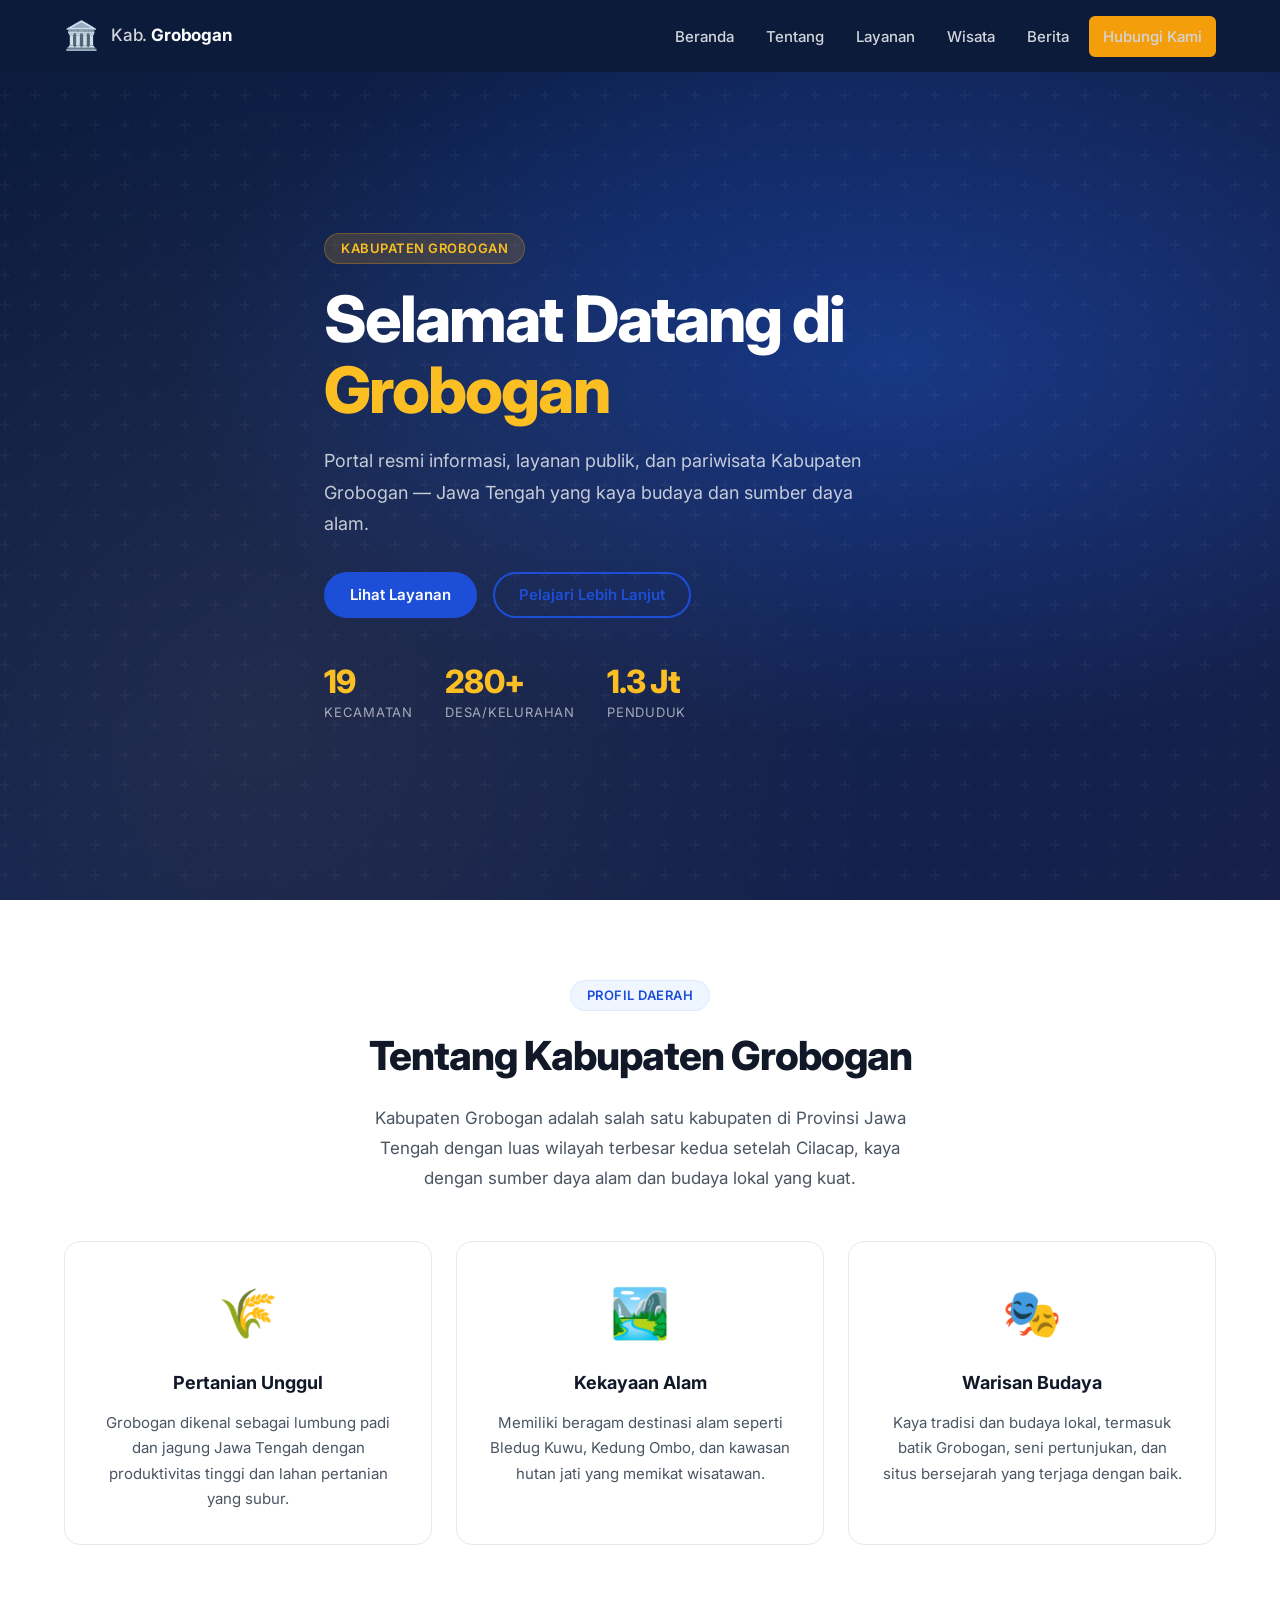
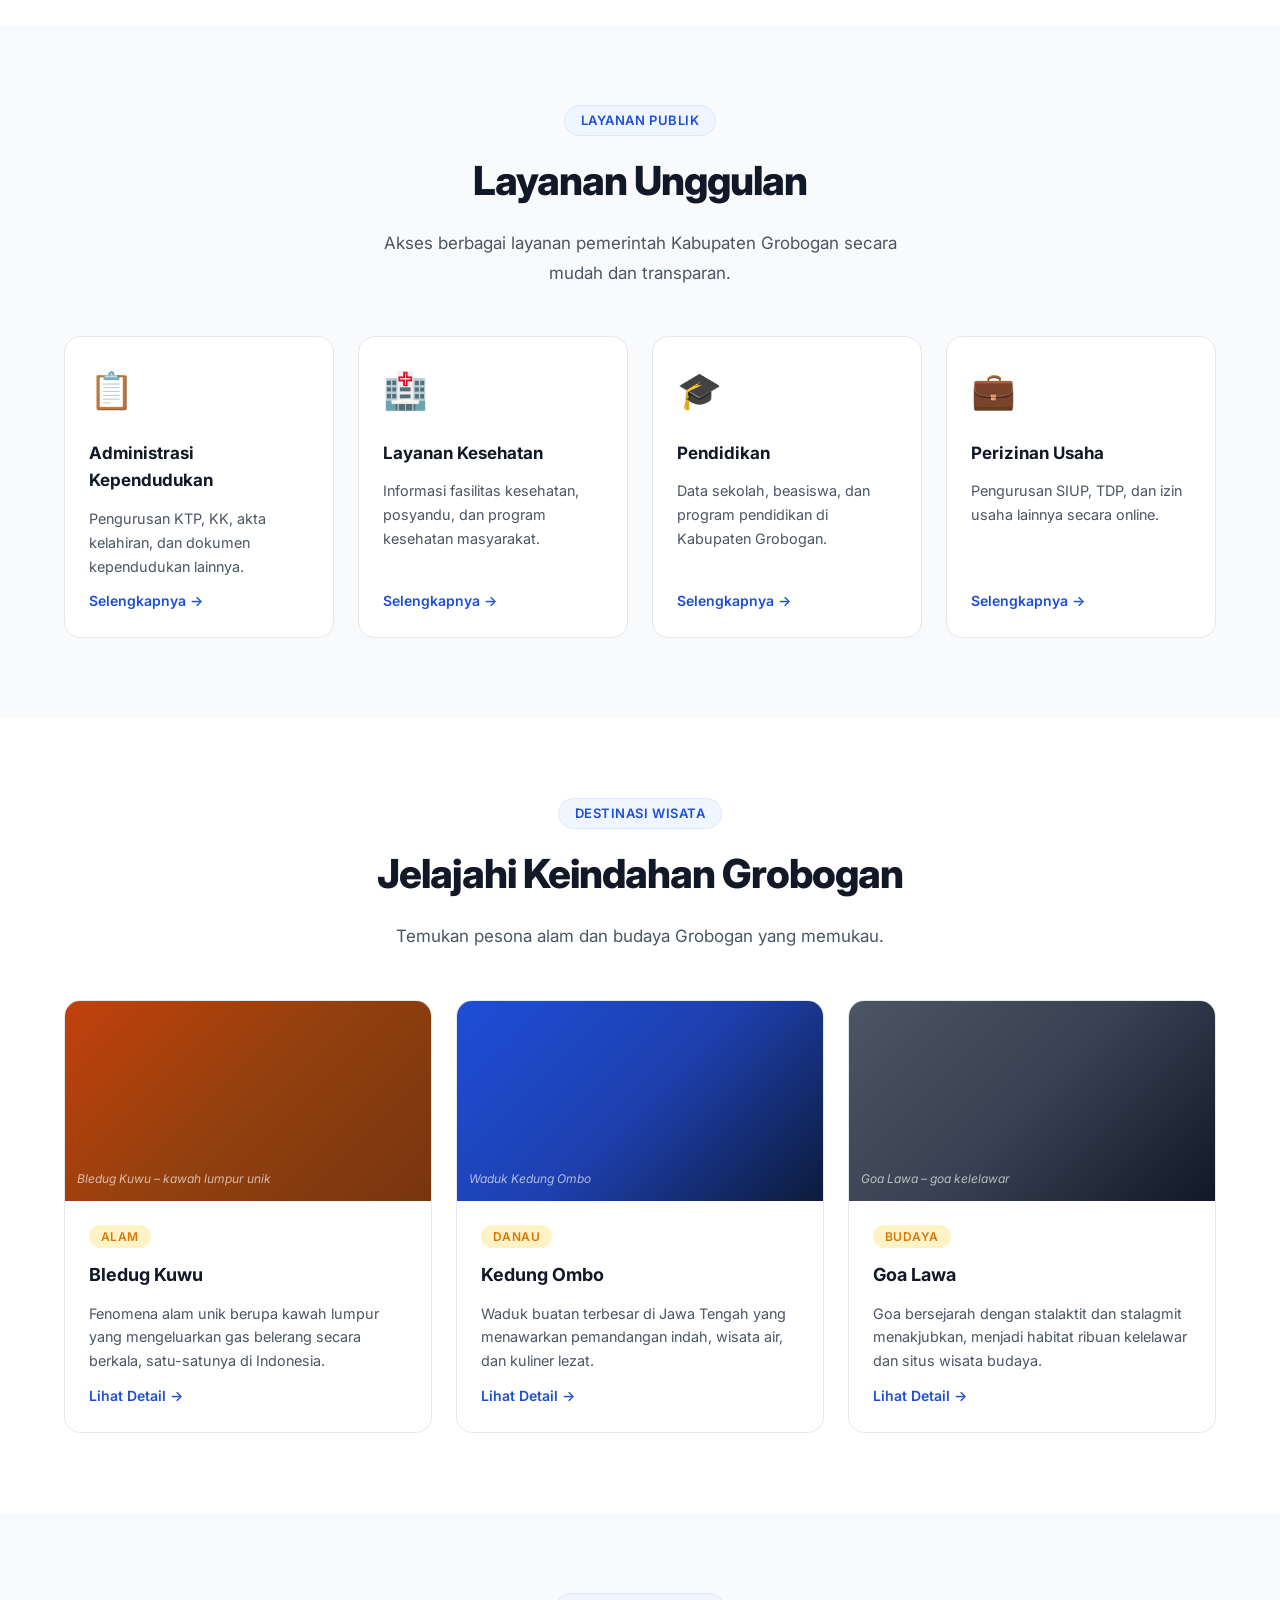
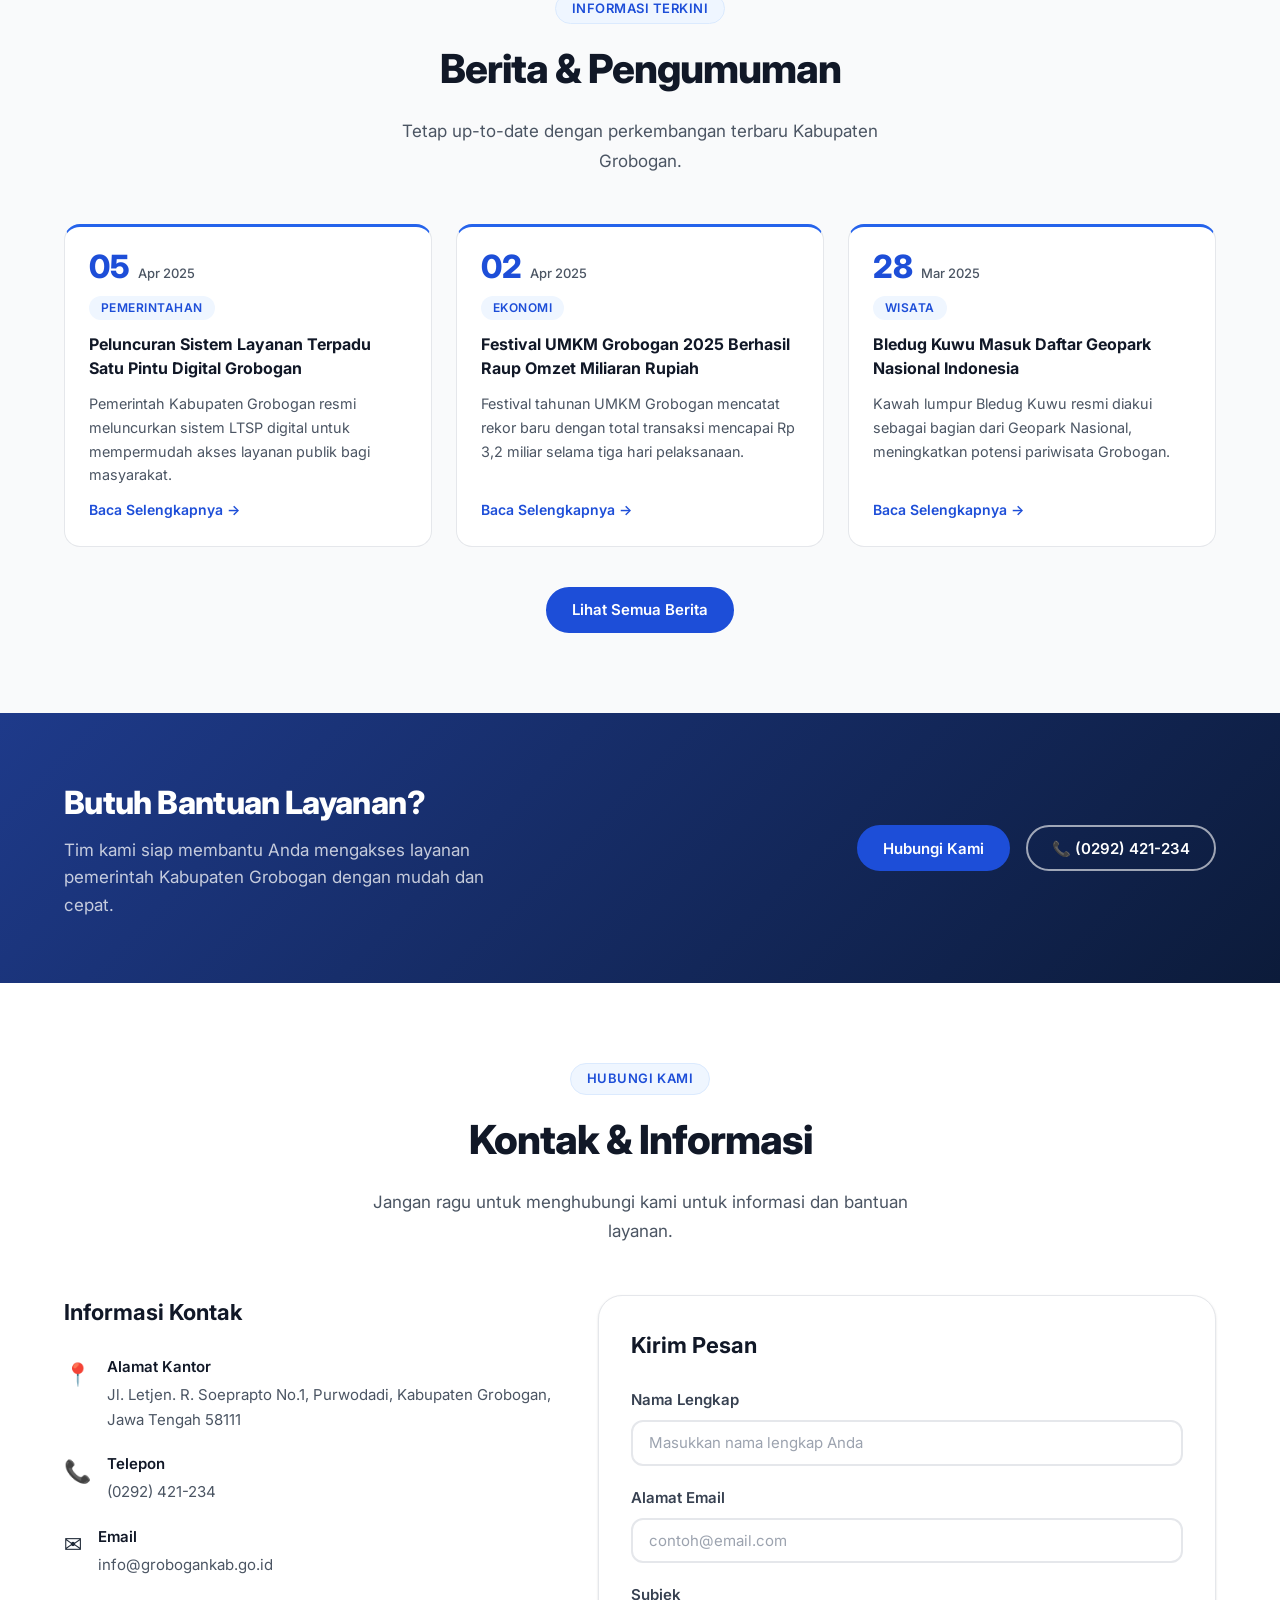
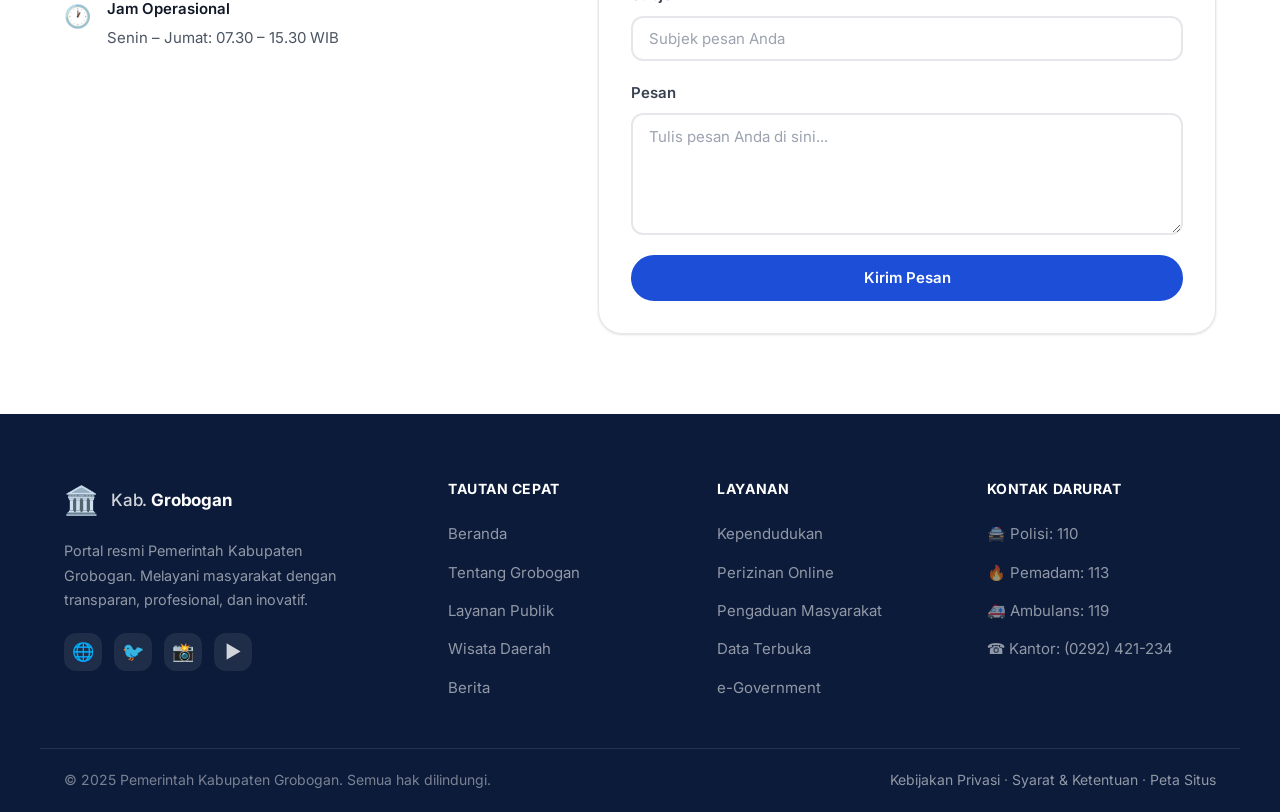
==== commit 0b5db5af: "Create frontend webgrobogan: index.html, style.css, README update Agent-Logs-Url: https://github.com" ====
--- a/index.html
+++ b/index.html
@@ -3,921 +3,414 @@
 <head>
   <meta charset="UTF-8" />
   <meta name="viewport" content="width=device-width, initial-scale=1.0" />
-  <title>Pemerintah Kabupaten Grobogan</title>
-
-  <!-- Bootstrap 5 CSS -->
-  <link
-    href="https://cdn.jsdelivr.net/npm/bootstrap@5.3.2/dist/css/bootstrap.min.css"
-    rel="stylesheet"
-  />
-  <!-- Bootstrap Icons -->
-  <link
-    href="https://cdn.jsdelivr.net/npm/bootstrap-icons@1.11.3/font/bootstrap-icons.min.css"
-    rel="stylesheet"
-  />
-  <!-- Google Fonts -->
-  <link
-    href="https://fonts.googleapis.com/css2?family=Inter:wght@400;500;600;700&display=swap"
-    rel="stylesheet"
-  />
-  <!-- Custom CSS -->
-  <link rel="stylesheet" href="css/style.css" />
+  <meta name="description" content="Website resmi Kabupaten Grobogan – portal informasi, layanan publik, dan wisata daerah." />
+  <title>Kabupaten Grobogan</title>
+  <link rel="preconnect" href="https://fonts.googleapis.com" />
+  <link rel="preconnect" href="https://fonts.gstatic.com" crossorigin />
+  <link href="https://fonts.googleapis.com/css2?family=Inter:wght@400;500;600;700;800&display=swap" rel="stylesheet" />
+  <link rel="stylesheet" href="style.css" />
 </head>
 <body>
 
-  <!-- ===== TOP BAR ===== -->
-  <div class="top-bar d-none d-md-block">
-    <div class="container">
-      <div class="d-flex justify-content-between align-items-center py-1">
-        <div class="d-flex align-items-center gap-3 small">
-          <span><i class="bi bi-calendar3 me-1"></i><span id="currentDate"></span></span>
-          <span><i class="bi bi-thermometer-half me-1"></i>Selamat Datang di Website Resmi Kabupaten Grobogan</span>
-        </div>
-        <div class="d-flex align-items-center gap-3 small">
-          <a href="#" class="text-white text-decoration-none"><i class="bi bi-facebook"></i></a>
-          <a href="#" class="text-white text-decoration-none"><i class="bi bi-instagram"></i></a>
-          <a href="#" class="text-white text-decoration-none"><i class="bi bi-youtube"></i></a>
-          <a href="#" class="text-white text-decoration-none"><i class="bi bi-twitter-x"></i></a>
-        </div>
-      </div>
+  <!-- ===================== HEADER / NAVIGATION ===================== -->
+  <header class="site-header">
+    <div class="container header-inner">
+      <a href="#" class="logo" aria-label="Beranda Kabupaten Grobogan">
+        <span class="logo-icon" aria-hidden="true">🏛️</span>
+        <span class="logo-text">Kab. <strong>Grobogan</strong></span>
+      </a>
+
+      <button class="nav-toggle" id="navToggle" aria-label="Buka menu navigasi" aria-expanded="false" aria-controls="mainNav">
+        <span></span><span></span><span></span>
+      </button>
+
+      <nav class="main-nav" id="mainNav" role="navigation" aria-label="Navigasi utama">
+        <ul>
+          <li><a href="#beranda">Beranda</a></li>
+          <li><a href="#tentang">Tentang</a></li>
+          <li><a href="#layanan">Layanan</a></li>
+          <li><a href="#wisata">Wisata</a></li>
+          <li><a href="#berita">Berita</a></li>
+          <li><a href="#kontak" class="btn btn-nav">Hubungi Kami</a></li>
+        </ul>
+      </nav>
     </div>
-  </div>
-
-  <!-- ===== NAVBAR ===== -->
-  <nav class="navbar navbar-expand-lg navbar-dark sticky-top" id="mainNavbar">
-    <div class="container">
-      <!-- Logo & Brand -->
-      <a class="navbar-brand d-flex align-items-center gap-2" href="#home">
-        <div class="logo-circle">
-          <img src="assets/images/logo-grobogan.png" alt="Logo Grobogan" class="logo-img" onerror="this.style.display='none';this.nextElementSibling.style.display='flex'" />
-          <div class="logo-placeholder" style="display:none">
-            <i class="bi bi-shield-fill"></i>
+  </header>
+
+  <main>
+
+    <!-- ===================== HERO SECTION ===================== -->
+    <section class="hero" id="beranda" aria-labelledby="heroHeading">
+      <div class="hero-bg" aria-hidden="true"></div>
+      <div class="container hero-content">
+        <span class="badge">Kabupaten Grobogan</span>
+        <h1 id="heroHeading">Selamat Datang di<br /><span class="highlight">Grobogan</span></h1>
+        <p class="hero-sub">
+          Portal resmi informasi, layanan publik, dan pariwisata Kabupaten Grobogan —
+          Jawa Tengah yang kaya budaya dan sumber daya alam.
+        </p>
+        <div class="hero-actions">
+          <a href="#layanan" class="btn btn-primary">Lihat Layanan</a>
+          <a href="#tentang" class="btn btn-outline">Pelajari Lebih Lanjut</a>
+        </div>
+        <div class="hero-stats">
+          <div class="stat">
+            <span class="stat-num">19</span>
+            <span class="stat-label">Kecamatan</span>
           </div>
-        </div>
-        <div class="brand-text">
-          <span class="brand-name">Kabupaten Grobogan</span>
-          <span class="brand-sub">Pemerintah Daerah</span>
-        </div>
-      </a>
-
-      <!-- Toggle Button -->
-      <button class="navbar-toggler" type="button" data-bs-toggle="collapse" data-bs-target="#navbarMain">
-        <span class="navbar-toggler-icon"></span>
-      </button>
-
-      <!-- Nav Items -->
-      <div class="collapse navbar-collapse" id="navbarMain">
-        <ul class="navbar-nav ms-auto align-items-lg-center gap-lg-1">
-
-          <li class="nav-item">
-            <a class="nav-link active" href="#home">
-              <i class="bi bi-house-door me-1"></i>Beranda
-            </a>
-          </li>
-
-          <!-- Profil Dropdown -->
-          <li class="nav-item dropdown">
-            <a class="nav-link dropdown-toggle" href="#" role="button" data-bs-toggle="dropdown">
-              <i class="bi bi-building me-1"></i>Profil
-            </a>
-            <ul class="dropdown-menu dropdown-menu-lg-end shadow">
-              <li><a class="dropdown-item" href="#profil"><i class="bi bi-info-circle me-2"></i>Tentang Grobogan</a></li>
-              <li><a class="dropdown-item" href="#profil"><i class="bi bi-person-badge me-2"></i>Bupati &amp; Wakil Bupati</a></li>
-              <li><a class="dropdown-item" href="#profil"><i class="bi bi-diagram-3 me-2"></i>Struktur Organisasi</a></li>
-              <li><a class="dropdown-item" href="#profil"><i class="bi bi-geo-alt me-2"></i>Visi &amp; Misi</a></li>
-              <li><hr class="dropdown-divider" /></li>
-              <li><a class="dropdown-item" href="#profil"><i class="bi bi-map me-2"></i>Geografi Wilayah</a></li>
-            </ul>
-          </li>
-
-          <!-- Informasi & Layanan Dropdown -->
-          <li class="nav-item dropdown">
-            <a class="nav-link dropdown-toggle" href="#" role="button" data-bs-toggle="dropdown">
-              <i class="bi bi-grid me-1"></i>Informasi &amp; Layanan
-            </a>
-            <ul class="dropdown-menu dropdown-menu-lg-end shadow">
-              <li><a class="dropdown-item" href="#layanan"><i class="bi bi-people me-2"></i>Layanan Kependudukan</a></li>
-              <li><a class="dropdown-item" href="#layanan"><i class="bi bi-heart-pulse me-2"></i>Layanan Kesehatan</a></li>
-              <li><a class="dropdown-item" href="#layanan"><i class="bi bi-cloud-lightning me-2"></i>Informasi Kebencanaan</a></li>
-              <li><a class="dropdown-item" href="#layanan"><i class="bi bi-camera me-2"></i>Informasi Pariwisata</a></li>
-              <li><hr class="dropdown-divider" /></li>
-              <li><a class="dropdown-item" href="#berita"><i class="bi bi-newspaper me-2"></i>Berita &amp; Pengumuman</a></li>
-            </ul>
-          </li>
-
-          <!-- Pengaduan -->
-          <li class="nav-item">
-            <a class="nav-link" href="#pengaduan">
-              <i class="bi bi-chat-square-text me-1"></i>Pengaduan
-            </a>
-          </li>
-
-          <!-- Kontak -->
-          <li class="nav-item">
-            <a class="nav-link" href="#footer">
-              <i class="bi bi-telephone me-1"></i>Kontak
-            </a>
-          </li>
-
-          <!-- CTA Button -->
-          <li class="nav-item ms-lg-2">
-            <a href="#layanan" class="btn btn-danger btn-sm px-3 fw-semibold">
-              <i class="bi bi-grid-fill me-1"></i>Akses Layanan
-            </a>
-          </li>
-
-        </ul>
-      </div>
-    </div>
-  </nav>
-
-  <!-- ===== HERO CAROUSEL ===== -->
-  <section id="home">
-    <div id="heroCarousel" class="carousel slide carousel-fade" data-bs-ride="carousel" data-bs-interval="5000">
-      <div class="carousel-indicators">
-        <button type="button" data-bs-target="#heroCarousel" data-bs-slide-to="0" class="active"></button>
-        <button type="button" data-bs-target="#heroCarousel" data-bs-slide-to="1"></button>
-        <button type="button" data-bs-target="#heroCarousel" data-bs-slide-to="2"></button>
-      </div>
-
-      <div class="carousel-inner">
-        <!-- Slide 1 -->
-        <div class="carousel-item active">
-          <div class="hero-slide hero-slide-1">
-            <div class="hero-overlay"></div>
-            <div class="container hero-content">
-              <div class="row align-items-center min-vh-hero">
-                <div class="col-lg-7 text-white" data-aos="fade-right">
-                  <div class="badge-hero mb-3">
-                    <i class="bi bi-star-fill me-1"></i>Program Unggulan 2025
-                  </div>
-                  <h1 class="hero-title">Grobogan Maju, <br><span class="text-warning">Sejahtera &amp; Berdaya</span></h1>
-                  <p class="hero-desc">
-                    Pemerintah Kabupaten Grobogan berkomitmen memberikan pelayanan publik terbaik demi kesejahteraan seluruh lapisan masyarakat Grobogan.
-                  </p>
-                  <div class="d-flex flex-wrap gap-3 mt-4">
-                    <a href="#layanan" class="btn btn-danger btn-hero">
-                      <i class="bi bi-grid-fill me-2"></i>Akses Layanan
-                    </a>
-                    <a href="#profil" class="btn btn-outline-light btn-hero">
-                      <i class="bi bi-info-circle me-2"></i>Pelajari Lebih
-                    </a>
-                  </div>
+          <div class="stat">
+            <span class="stat-num">280+</span>
+            <span class="stat-label">Desa/Kelurahan</span>
+          </div>
+          <div class="stat">
+            <span class="stat-num">1.3 Jt</span>
+            <span class="stat-label">Penduduk</span>
+          </div>
+        </div>
+      </div>
+    </section>
+
+    <!-- ===================== TENTANG SECTION ===================== -->
+    <section class="section" id="tentang" aria-labelledby="tentangHeading">
+      <div class="container">
+        <div class="section-header">
+          <span class="section-label">Profil Daerah</span>
+          <h2 id="tentangHeading">Tentang Kabupaten Grobogan</h2>
+          <p class="section-desc">
+            Kabupaten Grobogan adalah salah satu kabupaten di Provinsi Jawa Tengah dengan
+            luas wilayah terbesar kedua setelah Cilacap, kaya dengan sumber daya alam
+            dan budaya lokal yang kuat.
+          </p>
+        </div>
+
+        <div class="cards-grid cards-3">
+          <article class="card card-icon">
+            <div class="card-icon-wrap" aria-hidden="true">🌾</div>
+            <h3>Pertanian Unggul</h3>
+            <p>Grobogan dikenal sebagai lumbung padi dan jagung Jawa Tengah dengan produktivitas tinggi dan lahan pertanian yang subur.</p>
+          </article>
+          <article class="card card-icon">
+            <div class="card-icon-wrap" aria-hidden="true">🏞️</div>
+            <h3>Kekayaan Alam</h3>
+            <p>Memiliki beragam destinasi alam seperti Bledug Kuwu, Kedung Ombo, dan kawasan hutan jati yang memikat wisatawan.</p>
+          </article>
+          <article class="card card-icon">
+            <div class="card-icon-wrap" aria-hidden="true">🎭</div>
+            <h3>Warisan Budaya</h3>
+            <p>Kaya tradisi dan budaya lokal, termasuk batik Grobogan, seni pertunjukan, dan situs bersejarah yang terjaga dengan baik.</p>
+          </article>
+        </div>
+      </div>
+    </section>
+
+    <!-- ===================== LAYANAN SECTION ===================== -->
+    <section class="section section-alt" id="layanan" aria-labelledby="layananHeading">
+      <div class="container">
+        <div class="section-header">
+          <span class="section-label">Layanan Publik</span>
+          <h2 id="layananHeading">Layanan Unggulan</h2>
+          <p class="section-desc">Akses berbagai layanan pemerintah Kabupaten Grobogan secara mudah dan transparan.</p>
+        </div>
+
+        <div class="cards-grid cards-4">
+          <article class="card card-service">
+            <div class="service-icon" aria-hidden="true">📋</div>
+            <h3>Administrasi Kependudukan</h3>
+            <p>Pengurusan KTP, KK, akta kelahiran, dan dokumen kependudukan lainnya.</p>
+            <a href="#" class="card-link">Selengkapnya →</a>
+          </article>
+          <article class="card card-service">
+            <div class="service-icon" aria-hidden="true">🏥</div>
+            <h3>Layanan Kesehatan</h3>
+            <p>Informasi fasilitas kesehatan, posyandu, dan program kesehatan masyarakat.</p>
+            <a href="#" class="card-link">Selengkapnya →</a>
+          </article>
+          <article class="card card-service">
+            <div class="service-icon" aria-hidden="true">🎓</div>
+            <h3>Pendidikan</h3>
+            <p>Data sekolah, beasiswa, dan program pendidikan di Kabupaten Grobogan.</p>
+            <a href="#" class="card-link">Selengkapnya →</a>
+          </article>
+          <article class="card card-service">
+            <div class="service-icon" aria-hidden="true">💼</div>
+            <h3>Perizinan Usaha</h3>
+            <p>Pengurusan SIUP, TDP, dan izin usaha lainnya secara online.</p>
+            <a href="#" class="card-link">Selengkapnya →</a>
+          </article>
+        </div>
+      </div>
+    </section>
+
+    <!-- ===================== WISATA SECTION ===================== -->
+    <section class="section" id="wisata" aria-labelledby="wisataHeading">
+      <div class="container">
+        <div class="section-header">
+          <span class="section-label">Destinasi Wisata</span>
+          <h2 id="wisataHeading">Jelajahi Keindahan Grobogan</h2>
+          <p class="section-desc">Temukan pesona alam dan budaya Grobogan yang memukau.</p>
+        </div>
+
+        <div class="cards-grid cards-3">
+          <article class="card card-destination">
+            <div class="dest-img dest-img-1" role="img" aria-label="Bledug Kuwu – kawah lumpur unik"></div>
+            <div class="card-body">
+              <span class="dest-tag">Alam</span>
+              <h3>Bledug Kuwu</h3>
+              <p>Fenomena alam unik berupa kawah lumpur yang mengeluarkan gas belerang secara berkala, satu-satunya di Indonesia.</p>
+              <a href="#" class="card-link">Lihat Detail →</a>
+            </div>
+          </article>
+          <article class="card card-destination">
+            <div class="dest-img dest-img-2" role="img" aria-label="Waduk Kedung Ombo"></div>
+            <div class="card-body">
+              <span class="dest-tag">Danau</span>
+              <h3>Kedung Ombo</h3>
+              <p>Waduk buatan terbesar di Jawa Tengah yang menawarkan pemandangan indah, wisata air, dan kuliner lezat.</p>
+              <a href="#" class="card-link">Lihat Detail →</a>
+            </div>
+          </article>
+          <article class="card card-destination">
+            <div class="dest-img dest-img-3" role="img" aria-label="Goa Lawa – goa kelelawar"></div>
+            <div class="card-body">
+              <span class="dest-tag">Budaya</span>
+              <h3>Goa Lawa</h3>
+              <p>Goa bersejarah dengan stalaktit dan stalagmit menakjubkan, menjadi habitat ribuan kelelawar dan situs wisata budaya.</p>
+              <a href="#" class="card-link">Lihat Detail →</a>
+            </div>
+          </article>
+        </div>
+      </div>
+    </section>
+
+    <!-- ===================== BERITA SECTION ===================== -->
+    <section class="section section-alt" id="berita" aria-labelledby="beritaHeading">
+      <div class="container">
+        <div class="section-header">
+          <span class="section-label">Informasi Terkini</span>
+          <h2 id="beritaHeading">Berita &amp; Pengumuman</h2>
+          <p class="section-desc">Tetap up-to-date dengan perkembangan terbaru Kabupaten Grobogan.</p>
+        </div>
+
+        <div class="cards-grid cards-3">
+          <article class="card card-news">
+            <div class="news-date">
+              <span class="news-day">05</span>
+              <span class="news-month">Apr 2025</span>
+            </div>
+            <span class="news-tag">Pemerintahan</span>
+            <h3>Peluncuran Sistem Layanan Terpadu Satu Pintu Digital Grobogan</h3>
+            <p>Pemerintah Kabupaten Grobogan resmi meluncurkan sistem LTSP digital untuk mempermudah akses layanan publik bagi masyarakat.</p>
+            <a href="#" class="card-link">Baca Selengkapnya →</a>
+          </article>
+          <article class="card card-news">
+            <div class="news-date">
+              <span class="news-day">02</span>
+              <span class="news-month">Apr 2025</span>
+            </div>
+            <span class="news-tag">Ekonomi</span>
+            <h3>Festival UMKM Grobogan 2025 Berhasil Raup Omzet Miliaran Rupiah</h3>
+            <p>Festival tahunan UMKM Grobogan mencatat rekor baru dengan total transaksi mencapai Rp 3,2 miliar selama tiga hari pelaksanaan.</p>
+            <a href="#" class="card-link">Baca Selengkapnya →</a>
+          </article>
+          <article class="card card-news">
+            <div class="news-date">
+              <span class="news-day">28</span>
+              <span class="news-month">Mar 2025</span>
+            </div>
+            <span class="news-tag">Wisata</span>
+            <h3>Bledug Kuwu Masuk Daftar Geopark Nasional Indonesia</h3>
+            <p>Kawah lumpur Bledug Kuwu resmi diakui sebagai bagian dari Geopark Nasional, meningkatkan potensi pariwisata Grobogan.</p>
+            <a href="#" class="card-link">Baca Selengkapnya →</a>
+          </article>
+        </div>
+
+        <div class="section-cta">
+          <a href="#" class="btn btn-primary">Lihat Semua Berita</a>
+        </div>
+      </div>
+    </section>
+
+    <!-- ===================== CTA SECTION ===================== -->
+    <section class="section-cta-banner" aria-labelledby="ctaHeading">
+      <div class="container cta-inner">
+        <div class="cta-text">
+          <h2 id="ctaHeading">Butuh Bantuan Layanan?</h2>
+          <p>Tim kami siap membantu Anda mengakses layanan pemerintah Kabupaten Grobogan dengan mudah dan cepat.</p>
+        </div>
+        <div class="cta-actions">
+          <a href="#kontak" class="btn btn-primary">Hubungi Kami</a>
+          <a href="tel:+62-292-421234" class="btn btn-outline-light">📞 (0292) 421-234</a>
+        </div>
+      </div>
+    </section>
+
+    <!-- ===================== KONTAK SECTION ===================== -->
+    <section class="section" id="kontak" aria-labelledby="kontakHeading">
+      <div class="container">
+        <div class="section-header">
+          <span class="section-label">Hubungi Kami</span>
+          <h2 id="kontakHeading">Kontak &amp; Informasi</h2>
+          <p class="section-desc">Jangan ragu untuk menghubungi kami untuk informasi dan bantuan layanan.</p>
+        </div>
+
+        <div class="contact-grid">
+          <div class="contact-info">
+            <h3>Informasi Kontak</h3>
+            <ul class="contact-list">
+              <li>
+                <span class="contact-icon" aria-hidden="true">📍</span>
+                <div>
+                  <strong>Alamat Kantor</strong>
+                  <p>Jl. Letjen. R. Soeprapto No.1, Purwodadi, Kabupaten Grobogan, Jawa Tengah 58111</p>
                 </div>
-              </div>
-            </div>
-          </div>
-        </div>
-
-        <!-- Slide 2 -->
-        <div class="carousel-item">
-          <div class="hero-slide hero-slide-2">
-            <div class="hero-overlay"></div>
-            <div class="container hero-content">
-              <div class="row align-items-center min-vh-hero">
-                <div class="col-lg-7 text-white">
-                  <div class="badge-hero mb-3">
-                    <i class="bi bi-hospital me-1"></i>Layanan Kesehatan
-                  </div>
-                  <h1 class="hero-title">Kesehatan Masyarakat <br><span class="text-warning">Prioritas Utama</span></h1>
-                  <p class="hero-desc">
-                    Program Jaminan Kesehatan Daerah hadir untuk memastikan seluruh warga Grobogan mendapat akses layanan kesehatan yang layak dan berkualitas.
-                  </p>
-                  <div class="d-flex flex-wrap gap-3 mt-4">
-                    <a href="#layanan" class="btn btn-danger btn-hero">
-                      <i class="bi bi-heart-pulse me-2"></i>Layanan Kesehatan
-                    </a>
-                    <a href="#berita" class="btn btn-outline-light btn-hero">
-                      <i class="bi bi-newspaper me-2"></i>Baca Berita
-                    </a>
-                  </div>
+              </li>
+              <li>
+                <span class="contact-icon" aria-hidden="true">📞</span>
+                <div>
+                  <strong>Telepon</strong>
+                  <p>(0292) 421-234</p>
                 </div>
-              </div>
-            </div>
-          </div>
-        </div>
-
-        <!-- Slide 3 -->
-        <div class="carousel-item">
-          <div class="hero-slide hero-slide-3">
-            <div class="hero-overlay"></div>
-            <div class="container hero-content">
-              <div class="row align-items-center min-vh-hero">
-                <div class="col-lg-7 text-white">
-                  <div class="badge-hero mb-3">
-                    <i class="bi bi-camera me-1"></i>Pariwisata Grobogan
-                  </div>
-                  <h1 class="hero-title">Jelajahi Keindahan <br><span class="text-warning">Bumi Pertiwi</span></h1>
-                  <p class="hero-desc">
-                    Grobogan menyimpan kekayaan alam dan budaya yang memukau. Bledug Kuwu, Waduk Kedung Ombo, dan berbagai destinasi wisata menanti kunjungan Anda.
-                  </p>
-                  <div class="d-flex flex-wrap gap-3 mt-4">
-                    <a href="#layanan" class="btn btn-danger btn-hero">
-                      <i class="bi bi-map me-2"></i>Wisata Grobogan
-                    </a>
-                    <a href="#berita" class="btn btn-outline-light btn-hero">
-                      <i class="bi bi-camera-fill me-2"></i>Galeri Foto
-                    </a>
-                  </div>
+              </li>
+              <li>
+                <span class="contact-icon" aria-hidden="true">✉️</span>
+                <div>
+                  <strong>Email</strong>
+                  <p>info@grobogankab.go.id</p>
                 </div>
-              </div>
-            </div>
-          </div>
-        </div>
-      </div>
-
-      <!-- Controls -->
-      <button class="carousel-control-prev" type="button" data-bs-target="#heroCarousel" data-bs-slide="prev">
-        <span class="carousel-control-prev-icon"></span>
-      </button>
-      <button class="carousel-control-next" type="button" data-bs-target="#heroCarousel" data-bs-slide="next">
-        <span class="carousel-control-next-icon"></span>
-      </button>
-    </div>
-  </section>
-
-  <!-- ===== STATISTICS STRIP ===== -->
-  <section class="stats-strip py-4">
-    <div class="container">
-      <div class="row g-3 text-center">
-        <div class="col-6 col-md-3">
-          <div class="stat-item">
-            <div class="stat-number">2,013</div>
-            <div class="stat-label">Km² Luas Wilayah</div>
-          </div>
-        </div>
-        <div class="col-6 col-md-3">
-          <div class="stat-item">
-            <div class="stat-number">1,4 Jt</div>
-            <div class="stat-label">Jiwa Penduduk</div>
-          </div>
-        </div>
-        <div class="col-6 col-md-3">
-          <div class="stat-item">
-            <div class="stat-number">19</div>
-            <div class="stat-label">Kecamatan</div>
-          </div>
-        </div>
-        <div class="col-6 col-md-3">
-          <div class="stat-item">
-            <div class="stat-number">280</div>
-            <div class="stat-label">Desa / Kelurahan</div>
-          </div>
-        </div>
-      </div>
-    </div>
-  </section>
-
-  <!-- ===== PROFIL SECTION ===== -->
-  <section id="profil" class="section-padding bg-light">
-    <div class="container">
-      <div class="row align-items-center g-5">
-        <div class="col-lg-6">
-          <div class="section-badge mb-3">Tentang Kami</div>
-          <h2 class="section-title">Kabupaten Grobogan</h2>
-          <p class="text-muted mb-4">
-            Kabupaten Grobogan adalah salah satu kabupaten di Provinsi Jawa Tengah, Indonesia. Ibu kota kabupaten ini adalah Purwodadi. Grobogan berbatasan dengan Kabupaten Blora di timur, Kabupaten Pati dan Demak di utara, Kabupaten Semarang dan Boyolali di barat, serta Kabupaten Ngawi dan Sragen di selatan.
-          </p>
-          <p class="text-muted mb-4">
-            Dengan luas wilayah 2.013,90 km² dan populasi sekitar 1,4 juta jiwa, Grobogan merupakan salah satu kabupaten dengan luas terbesar di Jawa Tengah yang kaya akan potensi pertanian, pariwisata, dan budaya lokal.
-          </p>
-          <div class="row g-3 mb-4">
-            <div class="col-6">
-              <div class="info-card-sm">
-                <i class="bi bi-person-badge text-primary fs-4 mb-2"></i>
-                <h6 class="fw-bold mb-1">Bupati</h6>
-                <p class="small text-muted mb-0">Sri Sumarni, S.H., M.M.</p>
-              </div>
-            </div>
-            <div class="col-6">
-              <div class="info-card-sm">
-                <i class="bi bi-person-badge text-primary fs-4 mb-2"></i>
-                <h6 class="fw-bold mb-1">Wakil Bupati</h6>
-                <p class="small text-muted mb-0">Dt. H. Sugiyatno</p>
-              </div>
-            </div>
-          </div>
-          <div class="d-flex gap-3">
-            <a href="#" class="btn btn-primary">
-              <i class="bi bi-book me-2"></i>Profil Lengkap
-            </a>
-            <a href="#layanan" class="btn btn-outline-primary">
-              <i class="bi bi-grid me-2"></i>Layanan Kami
-            </a>
-          </div>
-        </div>
-        <div class="col-lg-6">
-          <div class="row g-3">
-            <div class="col-6">
-              <div class="visi-misi-card">
-                <div class="vm-icon bg-primary">
-                  <i class="bi bi-eye-fill text-white fs-4"></i>
+              </li>
+              <li>
+                <span class="contact-icon" aria-hidden="true">🕐</span>
+                <div>
+                  <strong>Jam Operasional</strong>
+                  <p>Senin – Jumat: 07.30 – 15.30 WIB</p>
                 </div>
-                <h5 class="fw-bold mt-3">Visi</h5>
-                <p class="small text-muted">
-                  "Terwujudnya Masyarakat Grobogan yang Sejahtera Secara Utuh dan Menyeluruh"
-                </p>
-              </div>
-            </div>
-            <div class="col-6">
-              <div class="visi-misi-card">
-                <div class="vm-icon bg-danger">
-                  <i class="bi bi-bullseye text-white fs-4"></i>
-                </div>
-                <h5 class="fw-bold mt-3">Misi</h5>
-                <p class="small text-muted">
-                  Membangun tata kelola pemerintahan yang baik, bersih, dan bertanggung jawab
-                </p>
-              </div>
-            </div>
-            <div class="col-12">
-              <div class="visi-misi-card d-flex align-items-center gap-3">
-                <div class="vm-icon-sm bg-success flex-shrink-0">
-                  <i class="bi bi-award text-white fs-5"></i>
-                </div>
-                <div>
-                  <h6 class="fw-bold mb-1">Penghargaan Terbaru</h6>
-                  <p class="small text-muted mb-0">Kabupaten terbaik dalam pelayanan publik tingkat Jawa Tengah 2024</p>
-                </div>
-              </div>
-            </div>
-          </div>
-        </div>
-      </div>
-    </div>
-  </section>
-
-  <!-- ===== LAYANAN SECTION ===== -->
-  <section id="layanan" class="section-padding">
-    <div class="container">
-      <div class="text-center mb-5">
-        <div class="section-badge mb-3">Layanan Publik</div>
-        <h2 class="section-title">Layanan Masyarakat</h2>
-        <p class="section-subtitle">
-          Akses berbagai layanan pemerintahan Kabupaten Grobogan secara mudah dan cepat
-        </p>
-      </div>
-
-      <div class="row g-4">
-
-        <!-- Pengaduan Masyarakat -->
-        <div class="col-md-6 col-lg-4">
-          <div class="service-card service-card-red h-100">
-            <div class="service-icon">
-              <i class="bi bi-chat-square-dots-fill"></i>
-            </div>
-            <h5 class="service-title">Pengaduan Masyarakat</h5>
-            <p class="service-desc">
-              Sampaikan keluhan, masukan, dan aspirasi Anda kepada pemerintah daerah Kabupaten Grobogan secara online.
-            </p>
-            <ul class="service-list">
-              <li><i class="bi bi-check-circle-fill"></i> Pengaduan Online 24 Jam</li>
-              <li><i class="bi bi-check-circle-fill"></i> Tindak Lanjut Terukur</li>
-              <li><i class="bi bi-check-circle-fill"></i> Laporan Transparan</li>
-            </ul>
-            <a href="#pengaduan" class="btn btn-service btn-red mt-auto">
-              <i class="bi bi-arrow-right me-1"></i>Buat Pengaduan
-            </a>
-          </div>
-        </div>
-
-        <!-- Layanan Kependudukan -->
-        <div class="col-md-6 col-lg-4">
-          <div class="service-card service-card-blue h-100">
-            <div class="service-icon">
-              <i class="bi bi-people-fill"></i>
-            </div>
-            <h5 class="service-title">Layanan Kependudukan</h5>
-            <p class="service-desc">
-              Urus dokumen kependudukan seperti KTP, KK, akta kelahiran, dan surat keterangan domisili secara online.
-            </p>
-            <ul class="service-list">
-              <li><i class="bi bi-check-circle-fill"></i> Permohonan KTP / KK</li>
-              <li><i class="bi bi-check-circle-fill"></i> Akta Kelahiran &amp; Kematian</li>
-              <li><i class="bi bi-check-circle-fill"></i> Surat Keterangan</li>
-            </ul>
-            <a href="#" class="btn btn-service btn-blue mt-auto">
-              <i class="bi bi-arrow-right me-1"></i>Akses Layanan
-            </a>
-          </div>
-        </div>
-
-        <!-- Layanan Kesehatan -->
-        <div class="col-md-6 col-lg-4">
-          <div class="service-card service-card-green h-100">
-            <div class="service-icon">
-              <i class="bi bi-heart-pulse-fill"></i>
-            </div>
-            <h5 class="service-title">Layanan Kesehatan</h5>
-            <p class="service-desc">
-              Informasi fasilitas kesehatan, pendaftaran online Puskesmas, dan program kesehatan masyarakat Grobogan.
-            </p>
-            <ul class="service-list">
-              <li><i class="bi bi-check-circle-fill"></i> Daftar Online Puskesmas</li>
-              <li><i class="bi bi-check-circle-fill"></i> Info Rumah Sakit</li>
-              <li><i class="bi bi-check-circle-fill"></i> Program JKD</li>
-            </ul>
-            <a href="#" class="btn btn-service btn-green mt-auto">
-              <i class="bi bi-arrow-right me-1"></i>Akses Layanan
-            </a>
-          </div>
-        </div>
-
-        <!-- Informasi Kebencanaan -->
-        <div class="col-md-6 col-lg-4">
-          <div class="service-card service-card-orange h-100">
-            <div class="service-icon">
-              <i class="bi bi-cloud-lightning-rain-fill"></i>
-            </div>
-            <h5 class="service-title">Informasi Kebencanaan</h5>
-            <p class="service-desc">
-              Pantau informasi terkini bencana alam, peringatan dini, dan prosedur evakuasi di wilayah Kabupaten Grobogan.
-            </p>
-            <ul class="service-list">
-              <li><i class="bi bi-check-circle-fill"></i> Peringatan Dini Bencana</li>
-              <li><i class="bi bi-check-circle-fill"></i> Peta Rawan Bencana</li>
-              <li><i class="bi bi-check-circle-fill"></i> Prosedur Evakuasi</li>
-            </ul>
-            <a href="#" class="btn btn-service btn-orange mt-auto">
-              <i class="bi bi-arrow-right me-1"></i>Lihat Info
-            </a>
-          </div>
-        </div>
-
-        <!-- Informasi Pariwisata -->
-        <div class="col-md-6 col-lg-4">
-          <div class="service-card service-card-purple h-100">
-            <div class="service-icon">
-              <i class="bi bi-camera-fill"></i>
-            </div>
-            <h5 class="service-title">Informasi Pariwisata</h5>
-            <p class="service-desc">
-              Temukan destinasi wisata unggulan Grobogan seperti Bledug Kuwu, Waduk Kedung Ombo, dan Bukit Cinta.
-            </p>
-            <ul class="service-list">
-              <li><i class="bi bi-check-circle-fill"></i> Peta Wisata Grobogan</li>
-              <li><i class="bi bi-check-circle-fill"></i> Paket Wisata</li>
-              <li><i class="bi bi-check-circle-fill"></i> Kuliner Khas Daerah</li>
-            </ul>
-            <a href="#" class="btn btn-service btn-purple mt-auto">
-              <i class="bi bi-arrow-right me-1"></i>Jelajahi Wisata
-            </a>
-          </div>
-        </div>
-
-        <!-- Transparansi Anggaran -->
-        <div class="col-md-6 col-lg-4">
-          <div class="service-card service-card-teal h-100">
-            <div class="service-icon">
-              <i class="bi bi-bar-chart-fill"></i>
-            </div>
-            <h5 class="service-title">Transparansi Anggaran</h5>
-            <p class="service-desc">
-              Akses informasi anggaran dan realisasi belanja daerah Kabupaten Grobogan secara transparan dan akuntabel.
-            </p>
-            <ul class="service-list">
-              <li><i class="bi bi-check-circle-fill"></i> APBD Kabupaten</li>
-              <li><i class="bi bi-check-circle-fill"></i> Laporan Realisasi</li>
-              <li><i class="bi bi-check-circle-fill"></i> Dokumen Publik</li>
-            </ul>
-            <a href="#" class="btn btn-service btn-teal mt-auto">
-              <i class="bi bi-arrow-right me-1"></i>Lihat Anggaran
-            </a>
-          </div>
-        </div>
-
-      </div>
-    </div>
-  </section>
-
-  <!-- ===== PENGUMUMAN PENTING ===== -->
-  <section class="announcement-section py-5">
-    <div class="container">
-      <div class="announcement-box">
-        <div class="d-flex align-items-center gap-3 flex-wrap">
-          <div class="announcement-badge">
-            <i class="bi bi-megaphone-fill me-1"></i>Pengumuman
-          </div>
-          <div class="announcement-ticker">
-            <marquee behavior="scroll" direction="left" scrollamount="4">
-              📢 Pelayanan KTP dan KK di Disdukcapil buka Senin–Jumat pukul 08.00–15.00 WIB &nbsp;&nbsp;&nbsp;|&nbsp;&nbsp;&nbsp; 🏥 Vaksinasi Gratis di seluruh Puskesmas Kabupaten Grobogan &nbsp;&nbsp;&nbsp;|&nbsp;&nbsp;&nbsp; 🚧 Perbaikan jalan ruas Purwodadi–Wirosari mulai 15 April 2025 &nbsp;&nbsp;&nbsp;|&nbsp;&nbsp;&nbsp; 📋 Pendaftaran CPNS Pemkab Grobogan 2025 segera dibuka
-            </marquee>
-          </div>
-        </div>
-      </div>
-    </div>
-  </section>
-
-  <!-- ===== BERITA DAN INFORMASI ===== -->
-  <section id="berita" class="section-padding bg-light">
-    <div class="container">
-      <div class="d-flex justify-content-between align-items-end mb-5">
-        <div>
-          <div class="section-badge mb-3">Terkini</div>
-          <h2 class="section-title mb-2">Berita &amp; Informasi</h2>
-          <p class="text-muted">Update terbaru kegiatan dan program pemerintah Kabupaten Grobogan</p>
-        </div>
-        <a href="#" class="btn btn-outline-primary d-none d-md-inline-flex align-items-center gap-2">
-          <i class="bi bi-grid"></i>Semua Berita
-        </a>
-      </div>
-
-      <div class="row g-4">
-
-        <!-- Berita Utama -->
-        <div class="col-lg-6">
-          <div class="news-card-main h-100">
-            <div class="news-img-main">
-              <div class="news-img-placeholder">
-                <i class="bi bi-image fs-1 text-white opacity-50"></i>
-              </div>
-              <div class="news-category-badge">Pemerintahan</div>
-              <div class="news-date-badge"><i class="bi bi-calendar3 me-1"></i>8 April 2025</div>
-            </div>
-            <div class="news-content-main">
-              <h4 class="news-title-main">Bupati Grobogan Resmikan Program Beasiswa Pendidikan untuk 500 Siswa Berprestasi</h4>
-              <p class="news-excerpt">
-                Pemerintah Kabupaten Grobogan melalui Dinas Pendidikan resmi meluncurkan program beasiswa pendidikan bagi 500 siswa berprestasi dari keluarga kurang mampu di seluruh wilayah Grobogan.
-              </p>
-              <div class="d-flex align-items-center justify-content-between mt-3">
-                <span class="news-author"><i class="bi bi-person-circle me-1"></i>Diskominfo Grobogan</span>
-                <a href="#" class="btn btn-sm btn-primary">Baca Selengkapnya</a>
-              </div>
-            </div>
-          </div>
-        </div>
-
-        <!-- Kolom Berita Kecil -->
-        <div class="col-lg-6">
-          <div class="d-flex flex-column gap-3 h-100">
-
-            <div class="news-card-sm">
-              <div class="news-img-sm">
-                <div class="news-img-placeholder-sm"></div>
-              </div>
-              <div class="news-content-sm">
-                <div class="news-meta">
-                  <span class="badge bg-success-subtle text-success">Kesehatan</span>
-                  <span class="news-date-sm"><i class="bi bi-calendar3 me-1"></i>7 April 2025</span>
-                </div>
-                <h6 class="news-title-sm">Puskesmas Grobogan Raih Akreditasi Paripurna dari Kemenkes RI</h6>
-                <a href="#" class="news-link">Baca <i class="bi bi-arrow-right"></i></a>
-              </div>
-            </div>
-
-            <div class="news-card-sm">
-              <div class="news-img-sm">
-                <div class="news-img-placeholder-sm"></div>
-              </div>
-              <div class="news-content-sm">
-                <div class="news-meta">
-                  <span class="badge bg-warning-subtle text-warning">Infrastruktur</span>
-                  <span class="news-date-sm"><i class="bi bi-calendar3 me-1"></i>6 April 2025</span>
-                </div>
-                <h6 class="news-title-sm">Pembangunan Jalan Desa Tahap II Senilai Rp 12 Miliar Dimulai</h6>
-                <a href="#" class="news-link">Baca <i class="bi bi-arrow-right"></i></a>
-              </div>
-            </div>
-
-            <div class="news-card-sm">
-              <div class="news-img-sm">
-                <div class="news-img-placeholder-sm"></div>
-              </div>
-              <div class="news-content-sm">
-                <div class="news-meta">
-                  <span class="badge bg-info-subtle text-info">Pariwisata</span>
-                  <span class="news-date-sm"><i class="bi bi-calendar3 me-1"></i>5 April 2025</span>
-                </div>
-                <h6 class="news-title-sm">Festival Budaya Grobogan 2025 Menarik 50.000 Pengunjung</h6>
-                <a href="#" class="news-link">Baca <i class="bi bi-arrow-right"></i></a>
-              </div>
-            </div>
-
-            <div class="news-card-sm">
-              <div class="news-img-sm">
-                <div class="news-img-placeholder-sm"></div>
-              </div>
-              <div class="news-content-sm">
-                <div class="news-meta">
-                  <span class="badge bg-danger-subtle text-danger">Pertanian</span>
-                  <span class="news-date-sm"><i class="bi bi-calendar3 me-1"></i>4 April 2025</span>
-                </div>
-                <h6 class="news-title-sm">Pemkab Grobogan Bantu Petani dengan Bantuan Pupuk Bersubsidi</h6>
-                <a href="#" class="news-link">Baca <i class="bi bi-arrow-right"></i></a>
-              </div>
-            </div>
-
-          </div>
-        </div>
-      </div>
-
-      <!-- Pengumuman Resmi -->
-      <div class="mt-5">
-        <h4 class="fw-bold mb-4"><i class="bi bi-pin-angle-fill text-danger me-2"></i>Pengumuman Resmi</h4>
-        <div class="row g-3">
-          <div class="col-md-4">
-            <div class="announcement-card">
-              <div class="ann-icon bg-primary-subtle">
-                <i class="bi bi-file-earmark-text-fill text-primary fs-4"></i>
-              </div>
-              <div>
-                <h6 class="fw-bold mb-1">Pengumuman CPNS 2025</h6>
-                <p class="small text-muted mb-1">Pendaftaran CPNS Pemerintah Kabupaten Grobogan Formasi 2025</p>
-                <span class="small text-primary"><i class="bi bi-calendar3 me-1"></i>1 April 2025</span>
-              </div>
-            </div>
-          </div>
-          <div class="col-md-4">
-            <div class="announcement-card">
-              <div class="ann-icon bg-success-subtle">
-                <i class="bi bi-megaphone-fill text-success fs-4"></i>
-              </div>
-              <div>
-                <h6 class="fw-bold mb-1">Jadwal Pelayanan Lebaran</h6>
-                <p class="small text-muted mb-1">Penyesuaian jam pelayanan publik selama Hari Raya Idul Fitri</p>
-                <span class="small text-primary"><i class="bi bi-calendar3 me-1"></i>28 Maret 2025</span>
-              </div>
-            </div>
-          </div>
-          <div class="col-md-4">
-            <div class="announcement-card">
-              <div class="ann-icon bg-warning-subtle">
-                <i class="bi bi-exclamation-triangle-fill text-warning fs-4"></i>
-              </div>
-              <div>
-                <h6 class="fw-bold mb-1">Status Siaga Bencana</h6>
-                <p class="small text-muted mb-1">Waspada banjir di beberapa wilayah kecamatan, pantau informasi BPBD</p>
-                <span class="small text-primary"><i class="bi bi-calendar3 me-1"></i>25 Maret 2025</span>
-              </div>
-            </div>
-          </div>
-        </div>
-      </div>
-
-      <div class="text-center mt-4 d-md-none">
-        <a href="#" class="btn btn-outline-primary w-100">
-          <i class="bi bi-grid me-2"></i>Semua Berita
-        </a>
-      </div>
-    </div>
-  </section>
-
-  <!-- ===== PENGADUAN SECTION ===== -->
-  <section id="pengaduan" class="section-padding">
-    <div class="container">
-      <div class="row g-5 align-items-start">
-        <div class="col-lg-5">
-          <div class="section-badge mb-3">Sampaikan Aspirasi</div>
-          <h2 class="section-title">Pengaduan Masyarakat</h2>
-          <p class="text-muted mb-4">
-            Kami mendengar suara Anda. Sampaikan keluhan, masukan, dan aspirasi Anda kepada Pemerintah Kabupaten Grobogan. Setiap pengaduan akan ditindaklanjuti oleh petugas kami.
-          </p>
-          <div class="d-flex flex-column gap-3">
-            <div class="contact-info-item">
-              <div class="ci-icon bg-primary-subtle">
-                <i class="bi bi-telephone-fill text-primary"></i>
-              </div>
-              <div>
-                <h6 class="fw-bold mb-0">Hotline Pengaduan</h6>
-                <p class="text-muted mb-0">(0292) 421 001</p>
-              </div>
-            </div>
-            <div class="contact-info-item">
-              <div class="ci-icon bg-success-subtle">
-                <i class="bi bi-envelope-fill text-success"></i>
-              </div>
-              <div>
-                <h6 class="fw-bold mb-0">Email Pengaduan</h6>
-                <p class="text-muted mb-0">pengaduan@grobogankab.go.id</p>
-              </div>
-            </div>
-            <div class="contact-info-item">
-              <div class="ci-icon bg-warning-subtle">
-                <i class="bi bi-whatsapp text-success"></i>
-              </div>
-              <div>
-                <h6 class="fw-bold mb-0">WhatsApp</h6>
-                <p class="text-muted mb-0">0812-2345-6789 (Jam Kerja)</p>
-              </div>
-            </div>
-          </div>
-        </div>
-        <div class="col-lg-7">
-          <div class="complaint-form-card">
-            <h5 class="fw-bold mb-4"><i class="bi bi-pencil-square text-primary me-2"></i>Form Pengaduan Online</h5>
-            <form id="complaintForm" novalidate>
-              <div class="row g-3">
-                <div class="col-md-6">
-                  <label class="form-label fw-semibold">Nama Lengkap <span class="text-danger">*</span></label>
-                  <input type="text" class="form-control" placeholder="Masukkan nama lengkap Anda" required />
-                </div>
-                <div class="col-md-6">
-                  <label class="form-label fw-semibold">Nomor NIK <span class="text-danger">*</span></label>
-                  <input type="text" class="form-control" placeholder="16 digit NIK" maxlength="16" required />
-                </div>
-                <div class="col-md-6">
-                  <label class="form-label fw-semibold">Nomor HP / WA <span class="text-danger">*</span></label>
-                  <input type="tel" class="form-control" placeholder="Contoh: 0812xxxx" required />
-                </div>
-                <div class="col-md-6">
-                  <label class="form-label fw-semibold">Email</label>
-                  <input type="email" class="form-control" placeholder="email@contoh.com" />
-                </div>
-                <div class="col-12">
-                  <label class="form-label fw-semibold">Kategori Pengaduan <span class="text-danger">*</span></label>
-                  <select class="form-select" required>
-                    <option value="" selected disabled>Pilih kategori...</option>
-                    <option>Infrastruktur &amp; Jalan</option>
-                    <option>Kesehatan</option>
-                    <option>Pendidikan</option>
-                    <option>Kependudukan</option>
-                    <option>Lingkungan Hidup</option>
-                    <option>Keamanan &amp; Ketertiban</option>
-                    <option>Pelayanan Publik</option>
-                    <option>Lainnya</option>
-                  </select>
-                </div>
-                <div class="col-12">
-                  <label class="form-label fw-semibold">Judul Pengaduan <span class="text-danger">*</span></label>
-                  <input type="text" class="form-control" placeholder="Tuliskan judul singkat pengaduan Anda" required />
-                </div>
-                <div class="col-12">
-                  <label class="form-label fw-semibold">Isi Pengaduan <span class="text-danger">*</span></label>
-                  <textarea class="form-control" rows="5" placeholder="Jelaskan pengaduan Anda secara lengkap dan detail..." required></textarea>
-                </div>
-                <div class="col-12">
-                  <label class="form-label fw-semibold">Lampiran (opsional)</label>
-                  <input type="file" class="form-control" accept=".jpg,.jpeg,.png,.pdf" />
-                  <div class="form-text">Format: JPG, PNG, PDF. Maks 5 MB</div>
-                </div>
-                <div class="col-12">
-                  <div class="form-check">
-                    <input class="form-check-input" type="checkbox" id="privacyCheck" required />
-                    <label class="form-check-label small" for="privacyCheck">
-                      Saya menyetujui bahwa data yang saya sampaikan akan diproses sesuai kebijakan privasi pemerintah daerah.
-                    </label>
-                  </div>
-                </div>
-                <div class="col-12">
-                  <button type="submit" class="btn btn-primary w-100 btn-lg fw-semibold">
-                    <i class="bi bi-send-fill me-2"></i>Kirim Pengaduan
-                  </button>
-                </div>
-              </div>
-            </form>
-          </div>
-        </div>
-      </div>
-    </div>
-  </section>
-
-  <!-- ===== GALERI PARIWISATA ===== -->
-  <section class="section-padding bg-light">
-    <div class="container">
-      <div class="text-center mb-5">
-        <div class="section-badge mb-3">Wisata &amp; Budaya</div>
-        <h2 class="section-title">Destinasi Wisata Grobogan</h2>
-        <p class="section-subtitle">Jelajahi keindahan alam dan kekayaan budaya Kabupaten Grobogan</p>
-      </div>
-      <div class="row g-3">
-        <div class="col-md-6 col-lg-4">
-          <div class="tourism-card">
-            <div class="tourism-img tourism-img-1">
-              <div class="tourism-overlay">
-                <h5 class="text-white fw-bold">Bledug Kuwu</h5>
-                <p class="small text-white-50">Fenomena alam unik lumpur purba</p>
-              </div>
-            </div>
-          </div>
-        </div>
-        <div class="col-md-6 col-lg-4">
-          <div class="tourism-card">
-            <div class="tourism-img tourism-img-2">
-              <div class="tourism-overlay">
-                <h5 class="text-white fw-bold">Waduk Kedung Ombo</h5>
-                <p class="small text-white-50">Wisata air terluas di Jawa Tengah</p>
-              </div>
-            </div>
-          </div>
-        </div>
-        <div class="col-md-6 col-lg-4">
-          <div class="tourism-card">
-            <div class="tourism-img tourism-img-3">
-              <div class="tourism-overlay">
-                <h5 class="text-white fw-bold">Bukit Cinta</h5>
-                <p class="small text-white-50">Panorama alam yang memukau</p>
-              </div>
-            </div>
-          </div>
-        </div>
-      </div>
-    </div>
-  </section>
-
-  <!-- ===== FOOTER ===== -->
-  <footer id="footer" class="footer-section">
-    <div class="footer-top">
-      <div class="container">
-        <div class="row g-4">
-
-          <!-- Brand & About -->
-          <div class="col-lg-4">
-            <div class="d-flex align-items-center gap-3 mb-4">
-              <div class="footer-logo-circle">
-                <i class="bi bi-shield-fill fs-3"></i>
-              </div>
-              <div>
-                <h5 class="text-white fw-bold mb-0">Kab. Grobogan</h5>
-                <small class="text-white-50">Pemerintah Kabupaten Grobogan</small>
-              </div>
-            </div>
-            <p class="text-white-50 mb-4">
-              Website resmi Pemerintah Kabupaten Grobogan. Hadir untuk memberikan informasi dan layanan publik terbaik kepada seluruh masyarakat Grobogan.
-            </p>
-            <div class="d-flex gap-2">
-              <a href="#" class="social-btn"><i class="bi bi-facebook"></i></a>
-              <a href="#" class="social-btn"><i class="bi bi-instagram"></i></a>
-              <a href="#" class="social-btn"><i class="bi bi-youtube"></i></a>
-              <a href="#" class="social-btn"><i class="bi bi-twitter-x"></i></a>
-            </div>
-          </div>
-
-          <!-- Layanan -->
-          <div class="col-md-4 col-lg-2">
-            <h6 class="footer-heading">Layanan</h6>
-            <ul class="footer-links">
-              <li><a href="#layanan">Pengaduan</a></li>
-              <li><a href="#layanan">Kependudukan</a></li>
-              <li><a href="#layanan">Kesehatan</a></li>
-              <li><a href="#layanan">Kebencanaan</a></li>
-              <li><a href="#layanan">Pariwisata</a></li>
+              </li>
             </ul>
           </div>
 
-          <!-- Profil -->
-          <div class="col-md-4 col-lg-2">
-            <h6 class="footer-heading">Tentang</h6>
-            <ul class="footer-links">
-              <li><a href="#profil">Profil Daerah</a></li>
-              <li><a href="#profil">Visi &amp; Misi</a></li>
-              <li><a href="#profil">Pimpinan</a></li>
-              <li><a href="#">Struktur OPD</a></li>
-              <li><a href="#">Dokumen Publik</a></li>
-            </ul>
-          </div>
-
-          <!-- Kontak -->
-          <div class="col-md-4 col-lg-4">
-            <h6 class="footer-heading">Kontak Kami</h6>
-            <div class="d-flex flex-column gap-3">
-              <div class="footer-contact-item">
-                <i class="bi bi-geo-alt-fill text-danger"></i>
-                <span>Jl. Gatot Subroto No. 1, Purwodadi, Kabupaten Grobogan, Jawa Tengah 58111</span>
-              </div>
-              <div class="footer-contact-item">
-                <i class="bi bi-telephone-fill text-primary"></i>
-                <span>(0292) 421 001</span>
-              </div>
-              <div class="footer-contact-item">
-                <i class="bi bi-envelope-fill text-success"></i>
-                <span>info@grobogankab.go.id</span>
-              </div>
-              <div class="footer-contact-item">
-                <i class="bi bi-clock-fill text-warning"></i>
-                <span>Senin – Jumat: 08.00 – 16.00 WIB</span>
-              </div>
-            </div>
-          </div>
-        </div>
+          <form class="contact-form" aria-label="Formulir pesan">
+            <h3>Kirim Pesan</h3>
+            <div class="form-group">
+              <label for="namaLengkap">Nama Lengkap</label>
+              <input type="text" id="namaLengkap" name="nama" placeholder="Masukkan nama lengkap Anda" required />
+            </div>
+            <div class="form-group">
+              <label for="emailKontak">Alamat Email</label>
+              <input type="email" id="emailKontak" name="email" placeholder="contoh@email.com" required />
+            </div>
+            <div class="form-group">
+              <label for="subjekPesan">Subjek</label>
+              <input type="text" id="subjekPesan" name="subjek" placeholder="Subjek pesan Anda" required />
+            </div>
+            <div class="form-group">
+              <label for="isiPesan">Pesan</label>
+              <textarea id="isiPesan" name="pesan" rows="5" placeholder="Tulis pesan Anda di sini..." required></textarea>
+            </div>
+            <button type="submit" class="btn btn-primary btn-full">Kirim Pesan</button>
+          </form>
+        </div>
+      </div>
+    </section>
+
+  </main>
+
+  <!-- ===================== FOOTER ===================== -->
+  <footer class="site-footer" role="contentinfo">
+    <div class="container footer-grid">
+      <div class="footer-brand">
+        <a href="#" class="logo logo-footer" aria-label="Beranda">
+          <span class="logo-icon" aria-hidden="true">🏛️</span>
+          <span class="logo-text">Kab. <strong>Grobogan</strong></span>
+        </a>
+        <p>Portal resmi Pemerintah Kabupaten Grobogan. Melayani masyarakat dengan transparan, profesional, dan inovatif.</p>
+        <div class="social-links" aria-label="Media sosial">
+          <a href="#" aria-label="Facebook Grobogan">🌐</a>
+          <a href="#" aria-label="Twitter Grobogan">🐦</a>
+          <a href="#" aria-label="Instagram Grobogan">📸</a>
+          <a href="#" aria-label="YouTube Grobogan">▶️</a>
+        </div>
+      </div>
+
+      <nav class="footer-links" aria-label="Tautan cepat">
+        <h4>Tautan Cepat</h4>
+        <ul>
+          <li><a href="#beranda">Beranda</a></li>
+          <li><a href="#tentang">Tentang Grobogan</a></li>
+          <li><a href="#layanan">Layanan Publik</a></li>
+          <li><a href="#wisata">Wisata Daerah</a></li>
+          <li><a href="#berita">Berita</a></li>
+        </ul>
+      </nav>
+
+      <nav class="footer-links" aria-label="Layanan">
+        <h4>Layanan</h4>
+        <ul>
+          <li><a href="#">Kependudukan</a></li>
+          <li><a href="#">Perizinan Online</a></li>
+          <li><a href="#">Pengaduan Masyarakat</a></li>
+          <li><a href="#">Data Terbuka</a></li>
+          <li><a href="#">e-Government</a></li>
+        </ul>
+      </nav>
+
+      <div class="footer-links">
+        <h4>Kontak Darurat</h4>
+        <ul>
+          <li><a href="tel:110">🚔 Polisi: 110</a></li>
+          <li><a href="tel:113">🔥 Pemadam: 113</a></li>
+          <li><a href="tel:119">🚑 Ambulans: 119</a></li>
+          <li><a href="tel:+62-292-421234">☎️ Kantor: (0292) 421-234</a></li>
+        </ul>
       </div>
     </div>
 
     <div class="footer-bottom">
-      <div class="container">
-        <div class="d-flex flex-wrap justify-content-between align-items-center gap-2">
-          <p class="mb-0 text-white-50 small">
-            &copy; 2025 Pemerintah Kabupaten Grobogan. Hak Cipta Dilindungi.
-          </p>
-          <div class="d-flex gap-3">
-            <a href="#" class="text-white-50 text-decoration-none small">Kebijakan Privasi</a>
-            <a href="#" class="text-white-50 text-decoration-none small">Syarat &amp; Ketentuan</a>
-            <a href="#" class="text-white-50 text-decoration-none small">Peta Situs</a>
-          </div>
-        </div>
+      <div class="container footer-bottom-inner">
+        <p>&copy; 2025 Pemerintah Kabupaten Grobogan. Semua hak dilindungi.</p>
+        <p>
+          <a href="#">Kebijakan Privasi</a>
+          <span aria-hidden="true"> · </span>
+          <a href="#">Syarat &amp; Ketentuan</a>
+          <span aria-hidden="true"> · </span>
+          <a href="#">Peta Situs</a>
+        </p>
       </div>
     </div>
   </footer>
 
-  <!-- ===== BACK TO TOP ===== -->
-  <button id="backToTop" class="btn-back-top" title="Kembali ke Atas">
-    <i class="bi bi-chevron-up"></i>
-  </button>
-
-  <!-- Bootstrap 5 JS -->
-  <script
-    src="https://cdn.jsdelivr.net/npm/bootstrap@5.3.2/dist/js/bootstrap.bundle.min.js"
-  ></script>
-  <!-- Custom JS -->
-  <script src="js/main.js"></script>
+  <script>
+    // Mobile nav toggle
+    const toggle = document.getElementById('navToggle');
+    const nav = document.getElementById('mainNav');
+    toggle.addEventListener('click', () => {
+      const isOpen = nav.classList.toggle('is-open');
+      toggle.setAttribute('aria-expanded', String(isOpen));
+    });
+
+    // Close nav on link click (mobile)
+    nav.querySelectorAll('a').forEach(link => {
+      link.addEventListener('click', () => {
+        nav.classList.remove('is-open');
+        toggle.setAttribute('aria-expanded', 'false');
+      });
+    });
+
+    // Smooth scroll for anchor links
+    document.querySelectorAll('a[href^="#"]').forEach(anchor => {
+      anchor.addEventListener('click', function (e) {
+        const target = document.querySelector(this.getAttribute('href'));
+        if (target) {
+          e.preventDefault();
+          target.scrollIntoView({ behavior: 'smooth', block: 'start' });
+        }
+      });
+    });
+
+    // Sticky header shadow
+    const header = document.querySelector('.site-header');
+    window.addEventListener('scroll', () => {
+      header.classList.toggle('scrolled', window.scrollY > 50);
+    });
+  </script>
 </body>
 </html>
--- a/style.css
+++ b/style.css
@@ -0,0 +1,875 @@
+/* ============================================================
+   Kabupaten Grobogan – style.css
+   Palet: Biru, Oranye/Amber, Abu-abu, Putih  (no green)
+   ============================================================ */
+
+/* ── Custom Properties ─────────────────────────────────────── */
+:root {
+  /* Brand colours */
+  --blue-950: #0c1b3a;
+  --blue-900: #1a3060;
+  --blue-800: #1e3a8a;
+  --blue-700: #1d4ed8;
+  --blue-600: #2563eb;
+  --blue-500: #3b82f6;
+  --blue-100: #dbeafe;
+  --blue-50:  #eff6ff;
+
+  --amber-600: #d97706;
+  --amber-500: #f59e0b;
+  --amber-400: #fbbf24;
+  --amber-100: #fef3c7;
+  --amber-50:  #fffbeb;
+
+  --gray-900: #111827;
+  --gray-800: #1f2937;
+  --gray-700: #374151;
+  --gray-600: #4b5563;
+  --gray-500: #6b7280;
+  --gray-400: #9ca3af;
+  --gray-300: #d1d5db;
+  --gray-200: #e5e7eb;
+  --gray-100: #f3f4f6;
+  --gray-50:  #f9fafb;
+
+  --white: #ffffff;
+
+  /* Semantic aliases */
+  --color-primary:     var(--blue-700);
+  --color-primary-dark: var(--blue-800);
+  --color-accent:      var(--amber-500);
+  --color-accent-dark: var(--amber-600);
+  --color-text:        var(--gray-800);
+  --color-text-light:  var(--gray-600);
+  --color-bg:          var(--white);
+  --color-bg-alt:      var(--gray-50);
+  --color-border:      var(--gray-200);
+
+  /* Typography */
+  --font-sans: 'Inter', system-ui, -apple-system, BlinkMacSystemFont, 'Segoe UI', sans-serif;
+  --font-size-base: 1rem;       /* 16px */
+  --line-height-base: 1.625;
+
+  /* Spacing */
+  --space-1: 0.25rem;
+  --space-2: 0.5rem;
+  --space-3: 0.75rem;
+  --space-4: 1rem;
+  --space-5: 1.25rem;
+  --space-6: 1.5rem;
+  --space-8: 2rem;
+  --space-10: 2.5rem;
+  --space-12: 3rem;
+  --space-16: 4rem;
+  --space-20: 5rem;
+
+  /* Radii */
+  --radius-sm: 0.375rem;
+  --radius-md: 0.75rem;
+  --radius-lg: 1rem;
+  --radius-xl: 1.5rem;
+  --radius-full: 9999px;
+
+  /* Shadows */
+  --shadow-sm: 0 1px 3px rgba(0,0,0,.08), 0 1px 2px rgba(0,0,0,.05);
+  --shadow-md: 0 4px 16px rgba(0,0,0,.10), 0 2px 6px rgba(0,0,0,.06);
+  --shadow-lg: 0 10px 40px rgba(0,0,0,.12), 0 4px 12px rgba(0,0,0,.07);
+
+  /* Transition */
+  --transition: 200ms cubic-bezier(.4,0,.2,1);
+
+  /* Layout */
+  --max-width: 1200px;
+  --header-h: 72px;
+}
+
+/* ── Reset & Base ───────────────────────────────────────────── */
+*,
+*::before,
+*::after { box-sizing: border-box; margin: 0; padding: 0; }
+
+html { scroll-behavior: smooth; font-size: var(--font-size-base); }
+
+body {
+  font-family: var(--font-sans);
+  font-size: var(--font-size-base);
+  line-height: var(--line-height-base);
+  color: var(--color-text);
+  background: var(--color-bg);
+  -webkit-font-smoothing: antialiased;
+}
+
+img, svg { display: block; max-width: 100%; }
+a { color: inherit; text-decoration: none; }
+ul { list-style: none; }
+button { cursor: pointer; font-family: inherit; }
+input, textarea, button { font-family: inherit; font-size: inherit; }
+
+/* Focus visible ring */
+:focus-visible {
+  outline: 3px solid var(--blue-500);
+  outline-offset: 3px;
+  border-radius: var(--radius-sm);
+}
+
+/* ── Layout Helper ──────────────────────────────────────────── */
+.container {
+  width: 100%;
+  max-width: var(--max-width);
+  margin-inline: auto;
+  padding-inline: var(--space-6);
+}
+
+/* ── Buttons ────────────────────────────────────────────────── */
+.btn {
+  display: inline-flex;
+  align-items: center;
+  gap: var(--space-2);
+  padding: 0.65rem 1.5rem;
+  border-radius: var(--radius-full);
+  font-weight: 600;
+  font-size: 0.9375rem;
+  line-height: 1.4;
+  transition: background var(--transition), color var(--transition),
+              box-shadow var(--transition), transform var(--transition);
+  border: 2px solid transparent;
+  text-decoration: none;
+  white-space: nowrap;
+}
+.btn:active { transform: scale(0.97); }
+
+.btn-primary {
+  background: var(--color-primary);
+  color: var(--white);
+  border-color: var(--color-primary);
+}
+.btn-primary:hover {
+  background: var(--color-primary-dark);
+  border-color: var(--color-primary-dark);
+  box-shadow: 0 4px 14px rgba(37,99,235,.35);
+}
+
+.btn-outline {
+  background: transparent;
+  color: var(--color-primary);
+  border-color: var(--color-primary);
+}
+.btn-outline:hover {
+  background: var(--blue-50);
+}
+
+.btn-outline-light {
+  background: transparent;
+  color: var(--white);
+  border-color: rgba(255,255,255,.6);
+}
+.btn-outline-light:hover {
+  background: rgba(255,255,255,.12);
+  border-color: var(--white);
+}
+
+.btn-nav {
+  background: var(--color-accent);
+  color: var(--gray-900);
+  border-color: var(--color-accent);
+  padding: 0.5rem 1.25rem;
+  font-size: 0.875rem;
+}
+.btn-nav:hover {
+  background: var(--color-accent-dark);
+  border-color: var(--color-accent-dark);
+  box-shadow: 0 4px 12px rgba(245,158,11,.35);
+}
+
+.btn-full { width: 100%; justify-content: center; }
+
+/* ── Site Header ────────────────────────────────────────────── */
+.site-header {
+  position: fixed;
+  inset-block-start: 0;
+  inset-inline: 0;
+  z-index: 1000;
+  height: var(--header-h);
+  background: var(--blue-950);
+  transition: box-shadow var(--transition);
+}
+.site-header.scrolled {
+  box-shadow: 0 2px 20px rgba(0,0,0,.25);
+}
+
+.header-inner {
+  height: 100%;
+  display: flex;
+  align-items: center;
+  justify-content: space-between;
+  gap: var(--space-6);
+}
+
+/* Logo */
+.logo {
+  display: flex;
+  align-items: center;
+  gap: var(--space-3);
+  color: var(--white);
+  flex-shrink: 0;
+}
+.logo-icon { font-size: 1.75rem; }
+.logo-text {
+  font-size: 1.0625rem;
+  font-weight: 500;
+  letter-spacing: -0.01em;
+  color: var(--gray-300);
+}
+.logo-text strong {
+  color: var(--white);
+  font-weight: 700;
+}
+
+/* Main nav */
+.main-nav ul {
+  display: flex;
+  align-items: center;
+  gap: var(--space-2);
+}
+.main-nav a {
+  color: var(--gray-300);
+  font-size: 0.9375rem;
+  font-weight: 500;
+  padding: var(--space-2) var(--space-3);
+  border-radius: var(--radius-sm);
+  transition: color var(--transition), background var(--transition);
+}
+.main-nav a:hover {
+  color: var(--white);
+  background: rgba(255,255,255,.08);
+}
+
+/* Hamburger */
+.nav-toggle {
+  display: none;
+  flex-direction: column;
+  justify-content: center;
+  gap: 5px;
+  width: 40px;
+  height: 40px;
+  background: none;
+  border: none;
+  padding: 6px;
+  border-radius: var(--radius-sm);
+}
+.nav-toggle span {
+  display: block;
+  height: 2px;
+  background: var(--white);
+  border-radius: 2px;
+  transition: transform var(--transition), opacity var(--transition);
+}
+
+/* ── Hero Section ───────────────────────────────────────────── */
+.hero {
+  position: relative;
+  min-height: 100vh;
+  display: flex;
+  align-items: center;
+  padding-block: calc(var(--header-h) + var(--space-16)) var(--space-20);
+  overflow: hidden;
+  color: var(--white);
+}
+
+.hero-bg {
+  position: absolute;
+  inset: 0;
+  background:
+    radial-gradient(ellipse 80% 60% at 70% 40%, rgba(37,99,235,.35) 0%, transparent 70%),
+    linear-gradient(135deg, var(--blue-950) 0%, #0f2252 40%, #16204a 100%);
+  z-index: 0;
+}
+.hero-bg::after {
+  content: '';
+  position: absolute;
+  inset: 0;
+  background-image:
+    radial-gradient(circle at 20% 80%, rgba(245,158,11,.08) 0%, transparent 50%),
+    url("data:image/svg+xml,%3Csvg width='60' height='60' viewBox='0 0 60 60' xmlns='http://www.w3.org/2000/svg'%3E%3Cg fill='none' fill-rule='evenodd'%3E%3Cg fill='%23ffffff' fill-opacity='0.03'%3E%3Cpath d='M36 34v-4h-2v4h-4v2h4v4h2v-4h4v-2h-4zm0-30V0h-2v4h-4v2h4v4h2V6h4V4h-4zM6 34v-4H4v4H0v2h4v4h2v-4h4v-2H6zM6 4V0H4v4H0v2h4v4h2V6h4V4H6z'/%3E%3C/g%3E%3C/g%3E%3C/svg%3E");
+}
+
+.hero-content {
+  position: relative;
+  z-index: 1;
+  max-width: 680px;
+}
+
+.badge {
+  display: inline-flex;
+  align-items: center;
+  gap: var(--space-2);
+  background: rgba(245,158,11,.18);
+  color: var(--amber-400);
+  border: 1px solid rgba(245,158,11,.3);
+  padding: var(--space-1) var(--space-4);
+  border-radius: var(--radius-full);
+  font-size: 0.8125rem;
+  font-weight: 600;
+  letter-spacing: .04em;
+  text-transform: uppercase;
+  margin-block-end: var(--space-5);
+}
+
+.hero h1 {
+  font-size: clamp(2.5rem, 6vw, 4rem);
+  font-weight: 800;
+  line-height: 1.1;
+  letter-spacing: -0.03em;
+  margin-block-end: var(--space-5);
+  color: var(--white);
+}
+.hero h1 .highlight {
+  color: var(--amber-400);
+  position: relative;
+}
+
+.hero-sub {
+  font-size: 1.125rem;
+  color: rgba(255,255,255,.75);
+  max-width: 540px;
+  margin-block-end: var(--space-8);
+  line-height: 1.75;
+}
+
+.hero-actions {
+  display: flex;
+  flex-wrap: wrap;
+  gap: var(--space-4);
+  margin-block-end: var(--space-12);
+}
+
+.hero-stats {
+  display: flex;
+  gap: var(--space-8);
+  flex-wrap: wrap;
+}
+.stat { display: flex; flex-direction: column; }
+.stat-num {
+  font-size: 2rem;
+  font-weight: 800;
+  color: var(--amber-400);
+  letter-spacing: -0.02em;
+  line-height: 1;
+}
+.stat-label {
+  font-size: 0.8125rem;
+  color: rgba(255,255,255,.6);
+  margin-block-start: var(--space-1);
+  text-transform: uppercase;
+  letter-spacing: .06em;
+}
+
+/* ── Sections ───────────────────────────────────────────────── */
+.section {
+  padding-block: var(--space-20);
+}
+.section-alt {
+  background: var(--color-bg-alt);
+}
+
+.section-header {
+  text-align: center;
+  margin-block-end: var(--space-12);
+}
+.section-label {
+  display: inline-block;
+  background: var(--blue-50);
+  color: var(--blue-700);
+  border: 1px solid var(--blue-100);
+  padding: var(--space-1) var(--space-4);
+  border-radius: var(--radius-full);
+  font-size: 0.8125rem;
+  font-weight: 600;
+  letter-spacing: .04em;
+  text-transform: uppercase;
+  margin-block-end: var(--space-3);
+}
+.section-header h2 {
+  font-size: clamp(1.75rem, 4vw, 2.5rem);
+  font-weight: 800;
+  color: var(--gray-900);
+  letter-spacing: -0.025em;
+  margin-block-end: var(--space-4);
+}
+.section-desc {
+  color: var(--color-text-light);
+  font-size: 1.0625rem;
+  max-width: 560px;
+  margin-inline: auto;
+  line-height: 1.75;
+}
+
+.section-cta {
+  text-align: center;
+  margin-block-start: var(--space-10);
+}
+
+/* ── Card Grid ──────────────────────────────────────────────── */
+.cards-grid {
+  display: grid;
+  gap: var(--space-6);
+}
+.cards-3 { grid-template-columns: repeat(3, 1fr); }
+.cards-4 { grid-template-columns: repeat(4, 1fr); }
+
+/* ── Card Base ──────────────────────────────────────────────── */
+.card {
+  background: var(--white);
+  border: 1px solid var(--color-border);
+  border-radius: var(--radius-lg);
+  transition: box-shadow var(--transition), transform var(--transition);
+  overflow: hidden;
+}
+.card:hover {
+  box-shadow: var(--shadow-lg);
+  transform: translateY(-4px);
+}
+.section-alt .card {
+  background: var(--white);
+}
+
+/* Icon cards (about section) */
+.card-icon {
+  padding: var(--space-8);
+  text-align: center;
+}
+.card-icon-wrap {
+  font-size: 3rem;
+  margin-block-end: var(--space-4);
+  display: block;
+}
+.card-icon h3 {
+  font-size: 1.125rem;
+  font-weight: 700;
+  color: var(--gray-900);
+  margin-block-end: var(--space-3);
+}
+.card-icon p {
+  color: var(--color-text-light);
+  font-size: 0.9375rem;
+  line-height: 1.7;
+}
+
+/* Service cards */
+.card-service {
+  padding: var(--space-6);
+  display: flex;
+  flex-direction: column;
+  gap: var(--space-3);
+}
+.service-icon {
+  font-size: 2.25rem;
+  margin-block-end: var(--space-2);
+}
+.card-service h3 {
+  font-size: 1.0625rem;
+  font-weight: 700;
+  color: var(--gray-900);
+}
+.card-service p {
+  color: var(--color-text-light);
+  font-size: 0.9rem;
+  line-height: 1.65;
+  flex: 1;
+}
+
+/* Destination cards */
+.card-destination { display: flex; flex-direction: column; }
+.dest-img {
+  height: 200px;
+  flex-shrink: 0;
+  background-size: cover;
+  background-position: center;
+}
+/* Placeholder gradients */
+.dest-img-1 {
+  background: linear-gradient(135deg, #c2410c 0%, #92400e 50%, #78350f 100%);
+}
+.dest-img-2 {
+  background: linear-gradient(135deg, #1d4ed8 0%, #1e40af 50%, #0c1b3a 100%);
+}
+.dest-img-3 {
+  background: linear-gradient(135deg, #4b5563 0%, #374151 50%, #111827 100%);
+}
+/* Add subtle labels inside placeholder images */
+.dest-img::after {
+  content: attr(aria-label);
+  display: flex;
+  align-items: flex-end;
+  padding: var(--space-3);
+  height: 100%;
+  color: rgba(255,255,255,.65);
+  font-size: 0.75rem;
+  font-style: italic;
+}
+
+.card-body { padding: var(--space-6); flex: 1; display: flex; flex-direction: column; gap: var(--space-3); }
+.dest-tag {
+  display: inline-block;
+  background: var(--amber-100);
+  color: var(--amber-600);
+  padding: 2px var(--space-3);
+  border-radius: var(--radius-full);
+  font-size: 0.75rem;
+  font-weight: 600;
+  letter-spacing: .04em;
+  text-transform: uppercase;
+  align-self: flex-start;
+}
+.card-body h3 {
+  font-size: 1.125rem;
+  font-weight: 700;
+  color: var(--gray-900);
+}
+.card-body p {
+  color: var(--color-text-light);
+  font-size: 0.9rem;
+  line-height: 1.65;
+  flex: 1;
+}
+
+/* News cards */
+.card-news {
+  padding: var(--space-6);
+  display: flex;
+  flex-direction: column;
+  gap: var(--space-3);
+  border-top: 3px solid var(--blue-600);
+}
+.news-date {
+  display: flex;
+  align-items: baseline;
+  gap: var(--space-2);
+  flex-wrap: wrap;
+}
+.news-day {
+  font-size: 2rem;
+  font-weight: 800;
+  color: var(--blue-700);
+  line-height: 1;
+}
+.news-month {
+  font-size: 0.8125rem;
+  color: var(--color-text-light);
+  font-weight: 500;
+}
+.news-tag {
+  display: inline-block;
+  background: var(--blue-50);
+  color: var(--blue-700);
+  padding: 2px var(--space-3);
+  border-radius: var(--radius-full);
+  font-size: 0.75rem;
+  font-weight: 600;
+  letter-spacing: .04em;
+  text-transform: uppercase;
+  align-self: flex-start;
+}
+.card-news h3 {
+  font-size: 1rem;
+  font-weight: 700;
+  color: var(--gray-900);
+  line-height: 1.5;
+}
+.card-news p {
+  color: var(--color-text-light);
+  font-size: 0.9rem;
+  line-height: 1.65;
+  flex: 1;
+}
+
+/* Shared card link */
+.card-link {
+  display: inline-flex;
+  align-items: center;
+  gap: var(--space-1);
+  color: var(--color-primary);
+  font-size: 0.875rem;
+  font-weight: 600;
+  margin-block-start: auto;
+  transition: color var(--transition), gap var(--transition);
+}
+.card-link:hover { color: var(--color-primary-dark); gap: var(--space-2); }
+
+/* ── CTA Banner ─────────────────────────────────────────────── */
+.section-cta-banner {
+  background: linear-gradient(135deg, var(--blue-800) 0%, var(--blue-950) 100%);
+  padding-block: var(--space-16);
+  color: var(--white);
+}
+.cta-inner {
+  display: flex;
+  align-items: center;
+  justify-content: space-between;
+  gap: var(--space-8);
+  flex-wrap: wrap;
+}
+.cta-text h2 {
+  font-size: clamp(1.5rem, 3vw, 2rem);
+  font-weight: 800;
+  letter-spacing: -0.02em;
+  margin-block-end: var(--space-2);
+}
+.cta-text p {
+  color: rgba(255,255,255,.75);
+  font-size: 1.0625rem;
+  max-width: 420px;
+}
+.cta-actions {
+  display: flex;
+  flex-wrap: wrap;
+  gap: var(--space-4);
+  flex-shrink: 0;
+}
+
+/* ── Contact Section ────────────────────────────────────────── */
+.contact-grid {
+  display: grid;
+  grid-template-columns: 1fr 1.25fr;
+  gap: var(--space-10);
+}
+.contact-info h3,
+.contact-form h3 {
+  font-size: 1.375rem;
+  font-weight: 700;
+  color: var(--gray-900);
+  margin-block-end: var(--space-6);
+}
+.contact-list {
+  display: flex;
+  flex-direction: column;
+  gap: var(--space-5);
+}
+.contact-list li {
+  display: flex;
+  gap: var(--space-4);
+  align-items: flex-start;
+}
+.contact-icon {
+  font-size: 1.375rem;
+  flex-shrink: 0;
+  margin-block-start: 2px;
+}
+.contact-list strong {
+  display: block;
+  font-weight: 600;
+  color: var(--gray-900);
+  margin-block-end: var(--space-1);
+  font-size: 0.9375rem;
+}
+.contact-list p {
+  color: var(--color-text-light);
+  font-size: 0.9375rem;
+}
+
+/* Contact form */
+.contact-form {
+  background: var(--white);
+  border: 1px solid var(--color-border);
+  border-radius: var(--radius-xl);
+  padding: var(--space-8);
+  box-shadow: var(--shadow-sm);
+}
+.form-group {
+  display: flex;
+  flex-direction: column;
+  gap: var(--space-2);
+  margin-block-end: var(--space-5);
+}
+.form-group label {
+  font-size: 0.9375rem;
+  font-weight: 600;
+  color: var(--gray-700);
+}
+.form-group input,
+.form-group textarea {
+  padding: 0.7rem 1rem;
+  border: 2px solid var(--color-border);
+  border-radius: var(--radius-md);
+  background: var(--color-bg);
+  color: var(--color-text);
+  font-size: 0.9375rem;
+  transition: border-color var(--transition), box-shadow var(--transition);
+  resize: vertical;
+}
+.form-group input:focus,
+.form-group textarea:focus {
+  outline: none;
+  border-color: var(--blue-500);
+  box-shadow: 0 0 0 3px rgba(59,130,246,.15);
+}
+.form-group input::placeholder,
+.form-group textarea::placeholder {
+  color: var(--gray-400);
+}
+
+/* ── Site Footer ────────────────────────────────────────────── */
+.site-footer {
+  background: var(--blue-950);
+  color: var(--gray-300);
+  padding-block-start: var(--space-16);
+}
+
+.footer-grid {
+  display: grid;
+  grid-template-columns: 1.5fr 1fr 1fr 1fr;
+  gap: var(--space-10);
+  padding-block-end: var(--space-12);
+  border-bottom: 1px solid rgba(255,255,255,.1);
+}
+
+.footer-brand .logo-footer {
+  margin-block-end: var(--space-4);
+}
+.footer-brand p {
+  font-size: 0.9rem;
+  line-height: 1.7;
+  color: rgba(255,255,255,.55);
+  margin-block-end: var(--space-5);
+  max-width: 280px;
+}
+.social-links {
+  display: flex;
+  gap: var(--space-3);
+}
+.social-links a {
+  display: inline-flex;
+  align-items: center;
+  justify-content: center;
+  width: 38px;
+  height: 38px;
+  background: rgba(255,255,255,.08);
+  border-radius: var(--radius-md);
+  font-size: 1.125rem;
+  transition: background var(--transition), transform var(--transition);
+}
+.social-links a:hover {
+  background: var(--blue-700);
+  transform: translateY(-2px);
+}
+
+.footer-links h4 {
+  font-size: 0.875rem;
+  font-weight: 700;
+  color: var(--white);
+  letter-spacing: .04em;
+  text-transform: uppercase;
+  margin-block-end: var(--space-5);
+}
+.footer-links ul {
+  display: flex;
+  flex-direction: column;
+  gap: var(--space-3);
+}
+.footer-links a {
+  color: rgba(255,255,255,.55);
+  font-size: 0.9375rem;
+  transition: color var(--transition), padding-left var(--transition);
+}
+.footer-links a:hover {
+  color: var(--amber-400);
+  padding-left: var(--space-2);
+}
+
+.footer-bottom {
+  padding-block: var(--space-5);
+}
+.footer-bottom-inner {
+  display: flex;
+  align-items: center;
+  justify-content: space-between;
+  flex-wrap: wrap;
+  gap: var(--space-4);
+}
+.footer-bottom p {
+  font-size: 0.875rem;
+  color: rgba(255,255,255,.45);
+}
+.footer-bottom a {
+  color: rgba(255,255,255,.55);
+  transition: color var(--transition);
+}
+.footer-bottom a:hover { color: var(--amber-400); }
+
+/* ── Responsive ─────────────────────────────────────────────── */
+
+/* Tablet: ≤ 1024px */
+@media (max-width: 1024px) {
+  .cards-4 { grid-template-columns: repeat(2, 1fr); }
+  .footer-grid { grid-template-columns: repeat(2, 1fr); }
+  .contact-grid { grid-template-columns: 1fr; }
+}
+
+/* Tablet portrait / large mobile: ≤ 768px */
+@media (max-width: 768px) {
+  :root { --header-h: 64px; }
+
+  /* Nav hamburger */
+  .nav-toggle { display: flex; }
+  .main-nav {
+    position: fixed;
+    inset-block-start: var(--header-h);
+    inset-inline: 0;
+    background: var(--blue-900);
+    padding: var(--space-6);
+    transform: translateY(-110%);
+    opacity: 0;
+    transition: transform var(--transition), opacity var(--transition);
+    border-block-end: 1px solid rgba(255,255,255,.08);
+    box-shadow: 0 12px 30px rgba(0,0,0,.3);
+  }
+  .main-nav.is-open {
+    transform: translateY(0);
+    opacity: 1;
+  }
+  .main-nav ul {
+    flex-direction: column;
+    align-items: stretch;
+    gap: var(--space-2);
+  }
+  .main-nav a {
+    display: block;
+    padding: var(--space-3) var(--space-4);
+    border-radius: var(--radius-md);
+  }
+  .btn-nav { text-align: center; }
+
+  /* Cards */
+  .cards-3, .cards-4 { grid-template-columns: 1fr; }
+
+  /* Hero */
+  .hero h1 { font-size: 2.25rem; }
+  .hero-stats { gap: var(--space-6); }
+  .stat-num { font-size: 1.625rem; }
+
+  /* CTA banner */
+  .cta-inner { flex-direction: column; align-items: flex-start; }
+
+  /* Footer */
+  .footer-grid { grid-template-columns: 1fr; gap: var(--space-8); }
+  .footer-bottom-inner { flex-direction: column; align-items: flex-start; gap: var(--space-2); }
+}
+
+/* Small mobile: ≤ 480px */
+@media (max-width: 480px) {
+  :root { --space-20: 3.5rem; }
+
+  .container { padding-inline: var(--space-4); }
+  .hero { padding-block: calc(var(--header-h) + var(--space-10)) var(--space-12); }
+  .hero h1 { font-size: 1.875rem; }
+  .hero-sub { font-size: 1rem; }
+  .hero-actions { flex-direction: column; }
+  .hero-actions .btn { text-align: center; justify-content: center; }
+
+  .section-header h2 { font-size: 1.5rem; }
+
+  .contact-form { padding: var(--space-5); }
+
+  .cta-actions { flex-direction: column; width: 100%; }
+  .cta-actions .btn { width: 100%; justify-content: center; }
+}
